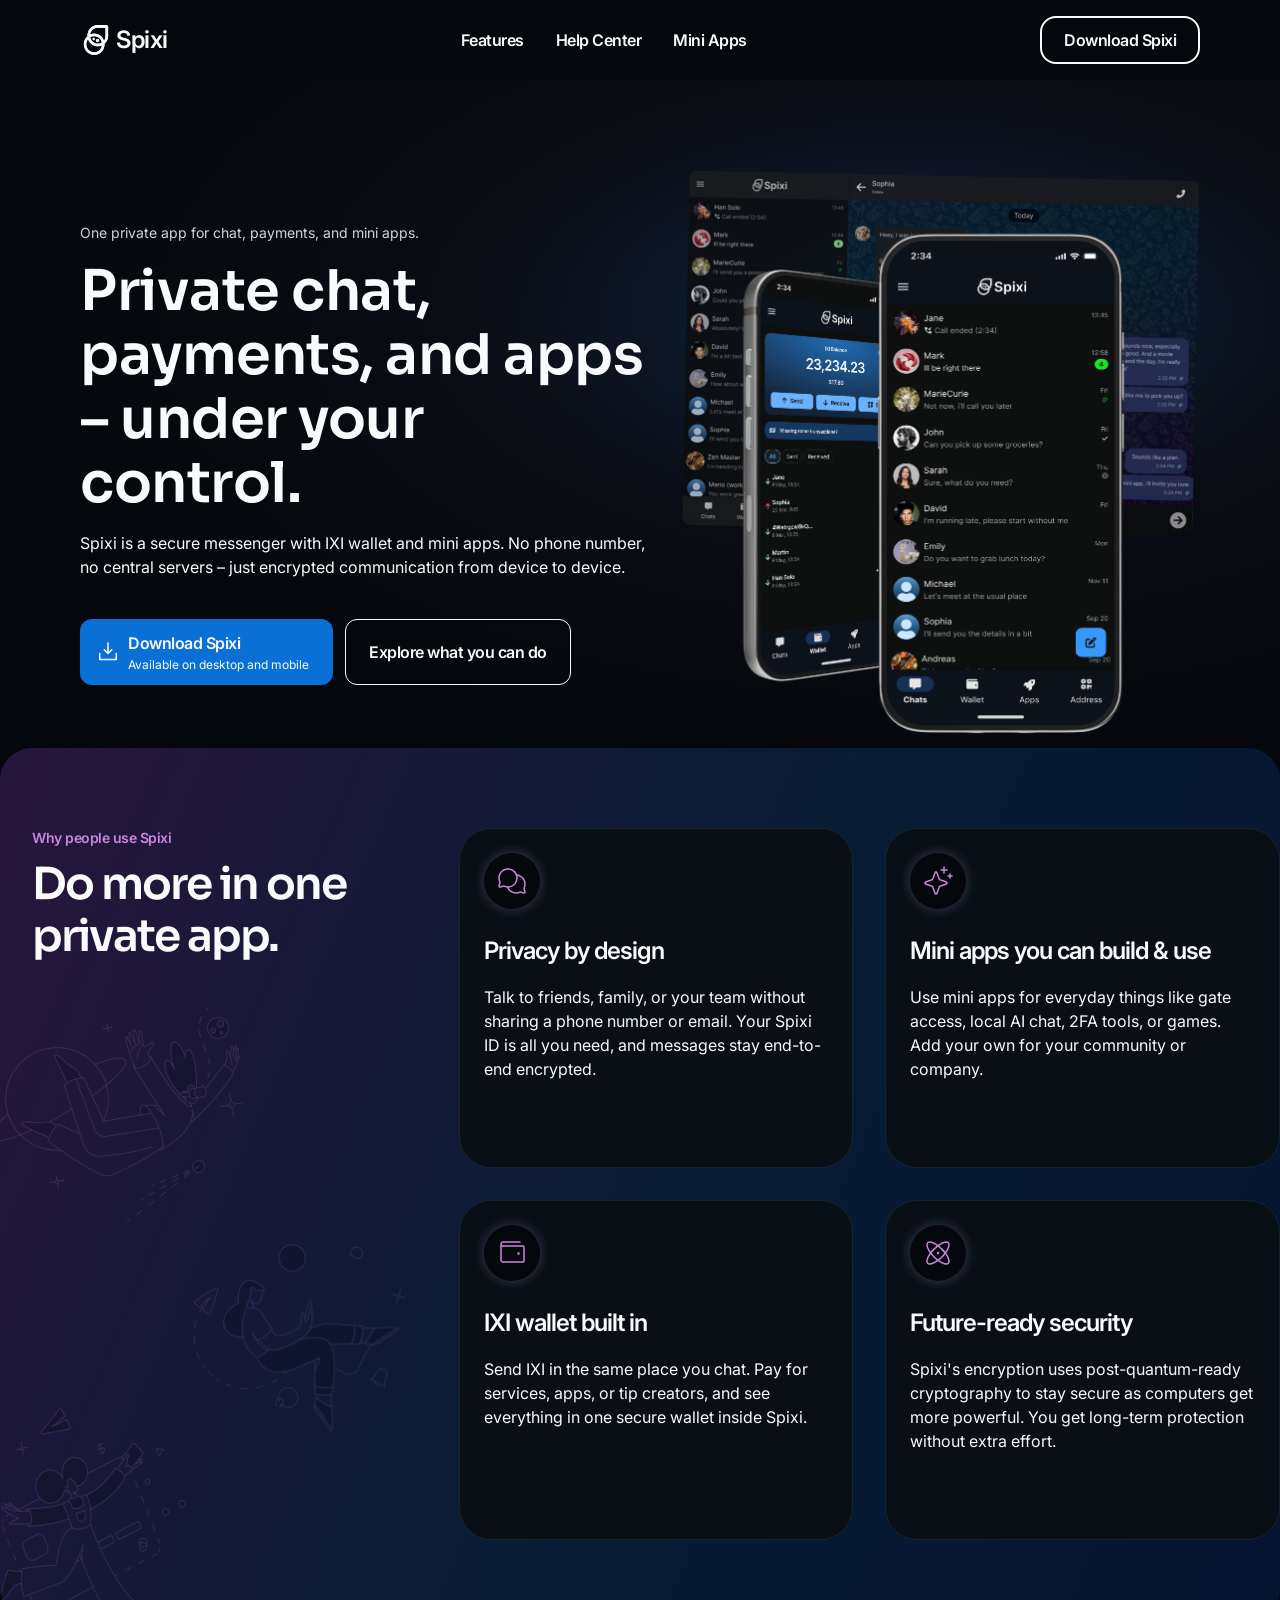
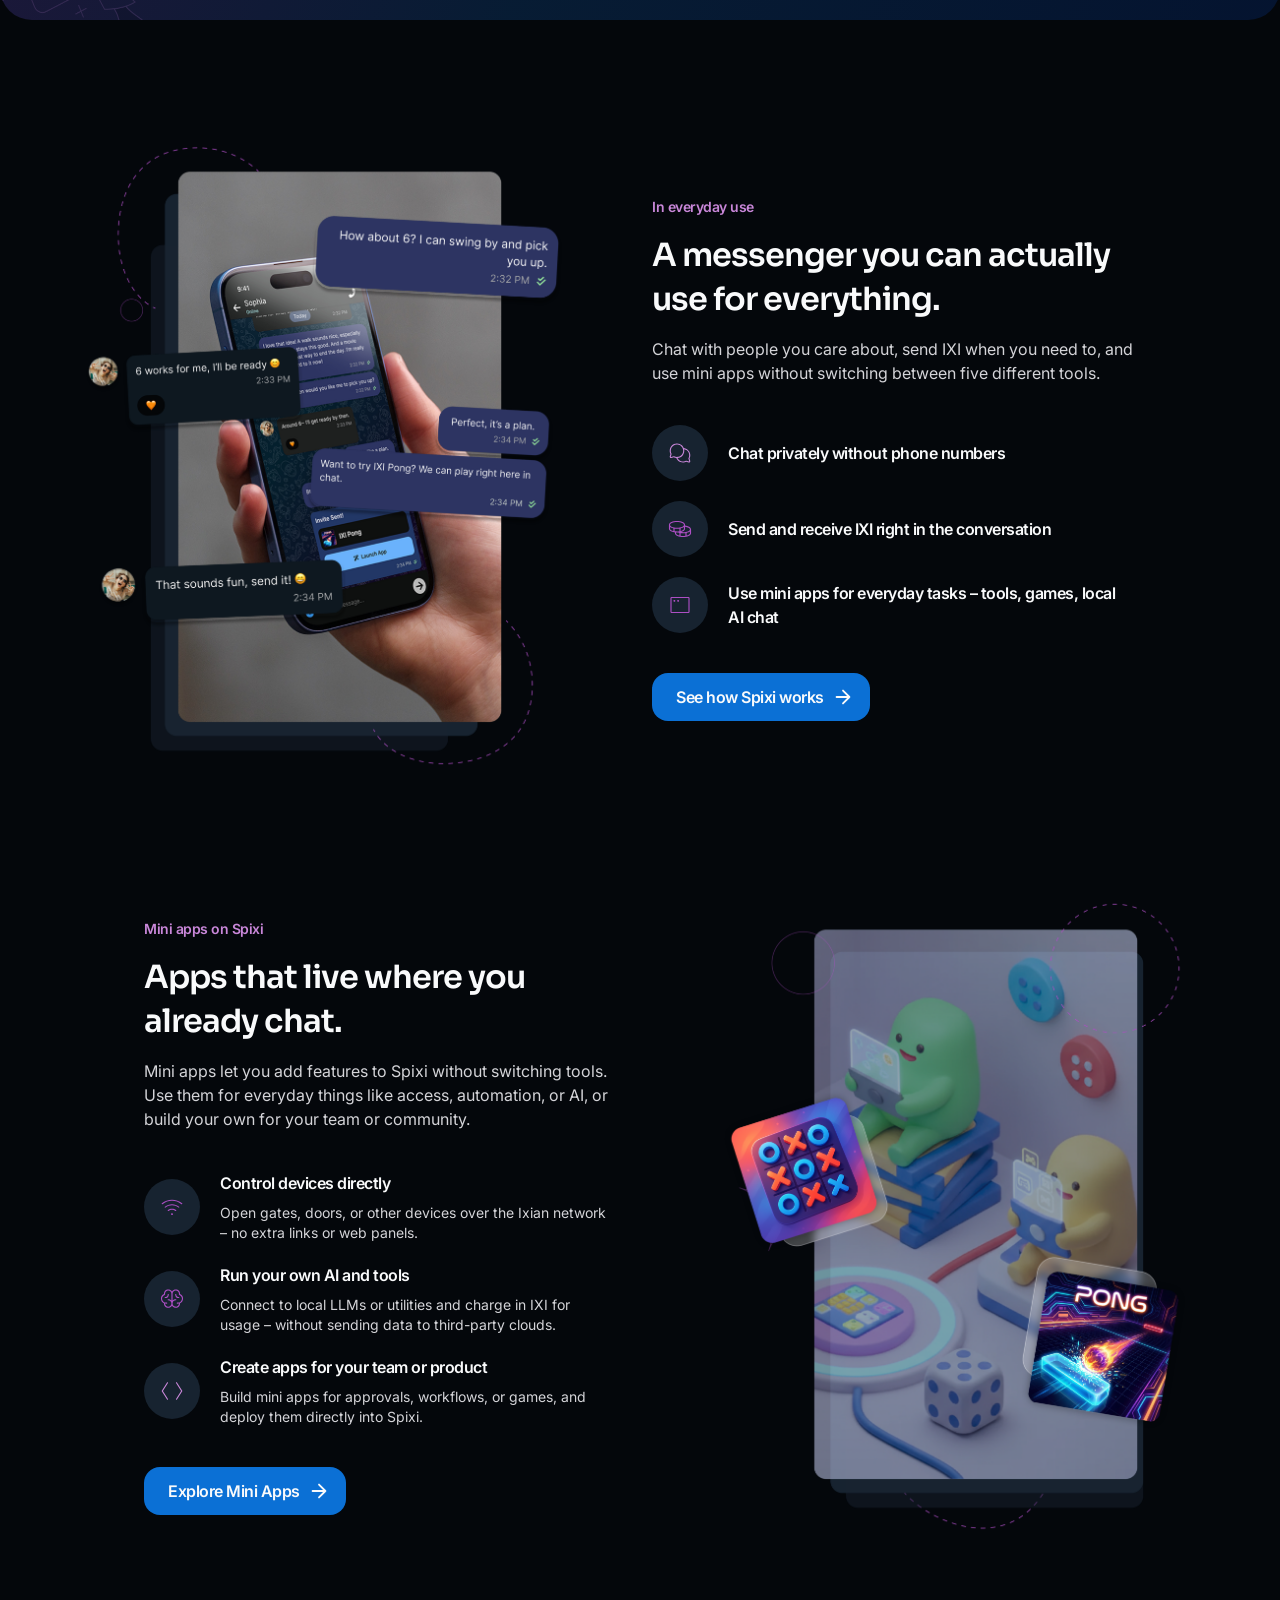
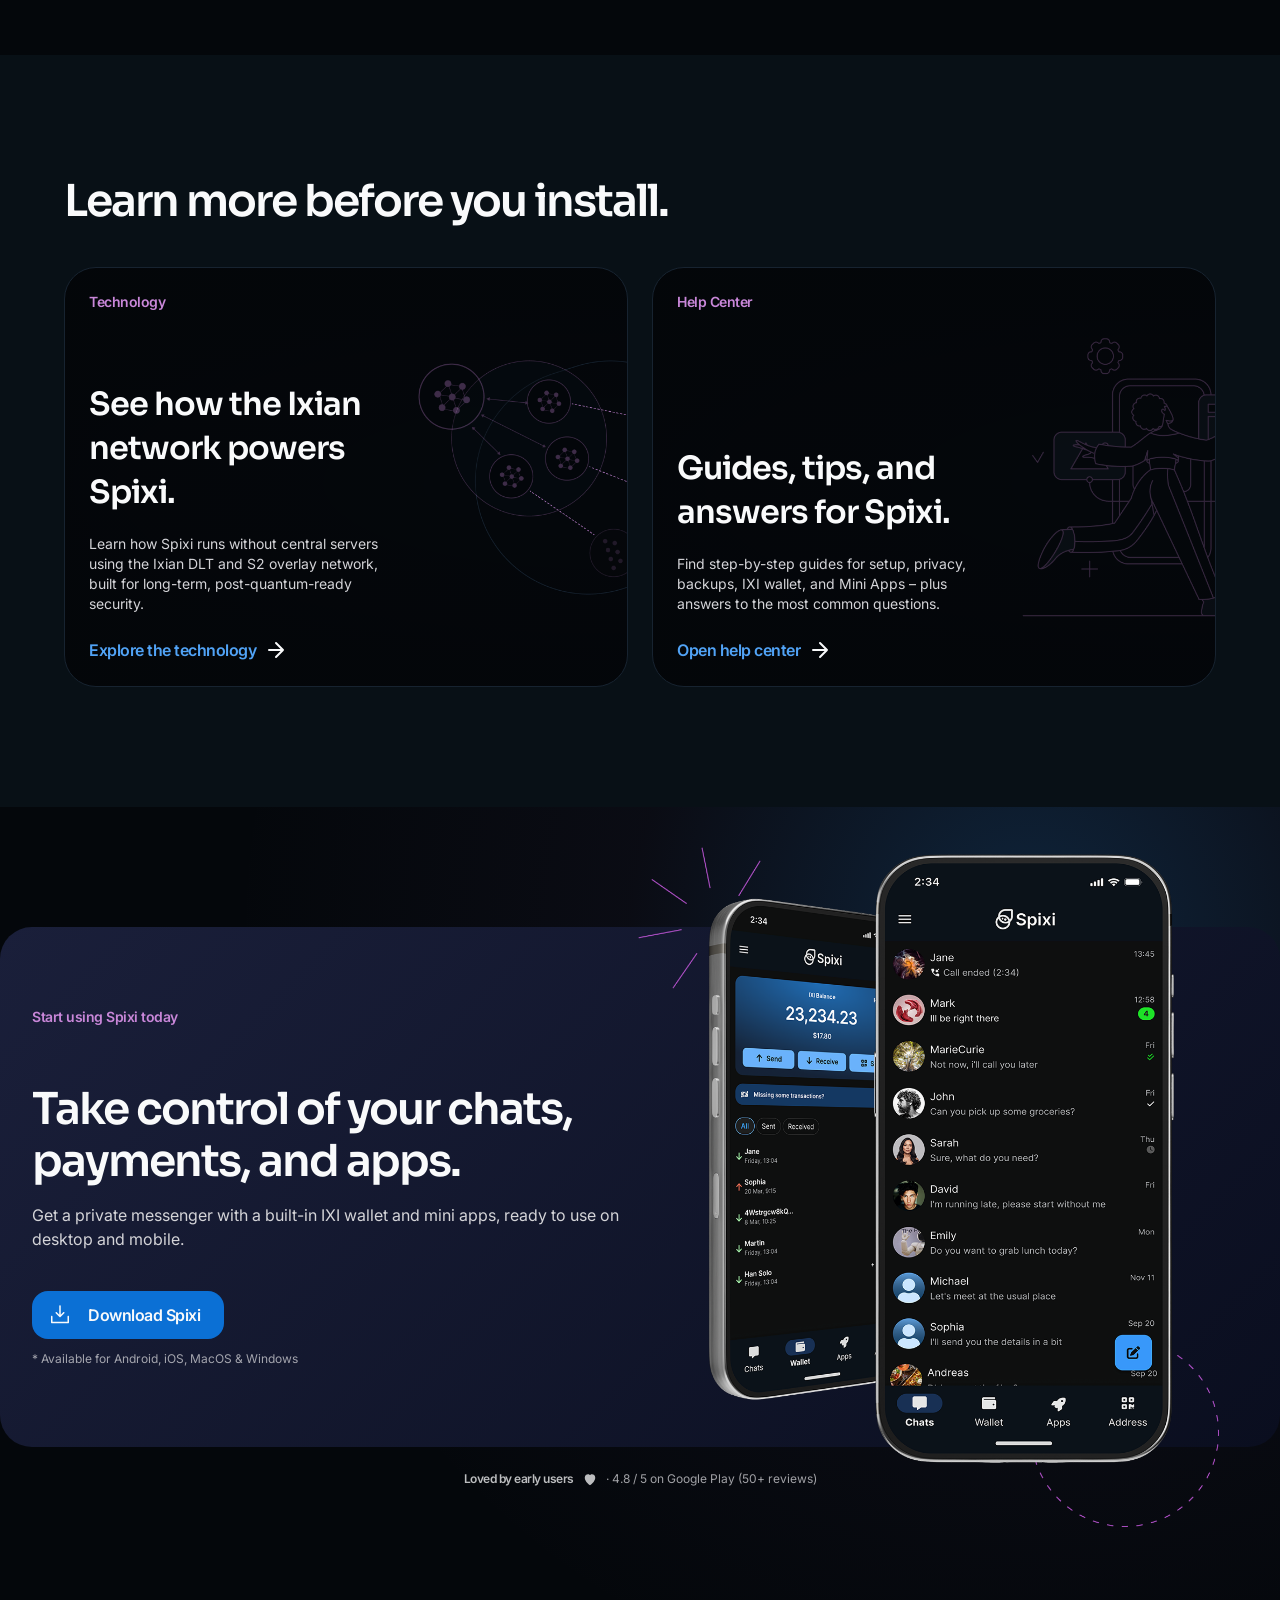
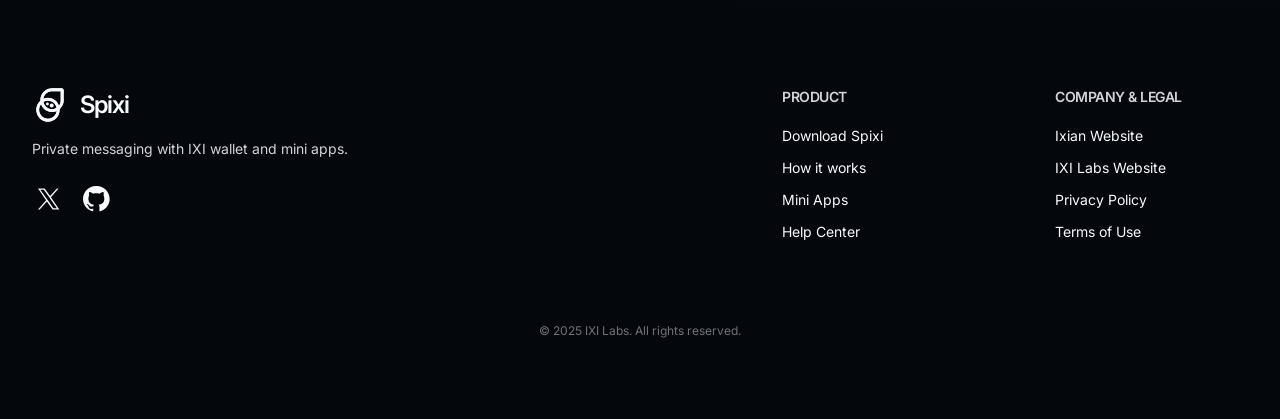
==== index.html @ d958a73a "Updated the Spixi site Full redesign" ====
<!DOCTYPE html>
<html lang="en">
<head>
  <meta charset="UTF-8">
  <meta name="viewport" content="width=device-width, initial-scale=1.0">
  <title>Spixi - Private Messaging & Digital Wallet</title>
  <link rel="stylesheet" href="assets/css/variables.css">
  <link rel="stylesheet" href="assets/css/styles.css">
  <link rel="preconnect" href="https://fonts.googleapis.com">
  <link rel="preconnect" href="https://fonts.gstatic.com" crossorigin>
  <link href="https://fonts.googleapis.com/css2?family=Inter:wght@400;600;700&family=Sora:wght@400;600;700&family=Lexend:wght@400&display=swap" rel="stylesheet">
</head>
<body>
  <!-- Navbar -->
  <nav class="navbar" id="navbar">
    <div class="navbar__container">
      <!-- Logo -->
      <a href="/" class="navbar__logo">
        <img src="assets/icons/spixi-logo.svg" alt="Spixi" class="navbar__logo-icon">
        <span class="navbar__logo-text">Spixi</span>
      </a>

      <!-- Navigation Links (Desktop) -->
      <div class="navbar__nav">
        <a href="#features" class="navbar__link">Features</a>
        <a href="/help-center.html" class="navbar__link">Help Center</a>
        <a href="/mini-apps.html" class="navbar__link">Mini Apps</a>
      </div>

      <!-- CTA Button (Desktop) -->
      <div class="navbar__actions">
        <a href="/download.html" class="btn btn-md btn-outlined">
          <span class="btn__label">Download Spixi</span>
        </a>
      </div>

      <!-- Mobile CTA & Hamburger -->
      <div class="navbar__mobile">
        <a href="/download.html" class="btn btn-md btn-outlined navbar__mobile-cta">
          <span class="btn__label">Download Spixi</span>
        </a>
        <button class="navbar__toggle" id="navToggle" aria-label="Open navigation" aria-expanded="false" aria-controls="mobileMenu">
          <img src="assets/icons/list.svg" alt="" class="navbar__toggle-icon navbar__toggle-icon--menu">
        </button>
      </div>
    </div>
  </nav>

  <!-- Mobile Menu Overlay -->
  <div class="mobile-menu" id="mobileMenu" role="dialog" aria-modal="true">
    <div class="mobile-menu__header">
      <a href="/" class="mobile-menu__logo">
        <img src="assets/icons/spixi-logo.svg" alt="Spixi">
      </a>
      <button class="mobile-menu__close" id="navClose" aria-label="Close navigation">
        <svg width="24" height="24" viewBox="0 0 24 24" fill="none" xmlns="http://www.w3.org/2000/svg">
          <path d="M18 6L6 18M6 6L18 18" stroke="currentColor" stroke-width="2" stroke-linecap="round" stroke-linejoin="round"/>
        </svg>
      </button>
    </div>
    <nav class="mobile-menu__nav">
      <a href="#features" class="mobile-menu__link">Features</a>
      <a href="/help-center.html" class="mobile-menu__link">Help Center</a>
      <a href="/mini-apps.html" class="mobile-menu__link">Mini Apps</a>
    </nav>
    <div class="mobile-menu__cta">
      <a href="/download.html" class="btn btn-md btn-primary">
        <span class="btn__label">Download Spixi</span>
      </a>
    </div>
  </div>

  <!-- Hero Section -->
  <section class="hero" id="top" style="z-index: 2; position: relative;">
    <div class="hero__inner">
      <div class="hero__content">
        <p class="hero__eyebrow">One private app for chat, payments, and mini apps.</p>
        <h1 class="hero__title">Private chat, payments, and apps – under your control.</h1>
        <p class="hero__body">Spixi is a secure messenger with IXI wallet and mini apps. No phone number, no central servers – just encrypted communication from device to device.</p>
        <div class="hero__actions">
          <a href="/download" class="btn btn-lg btn-primary hero__cta-primary">
            <span class="btn__icon btn__icon--leading">
              <img src="assets/icons/DownloadSimple.svg" alt="" width="24" height="24">
            </span>
            <span class="btn__label">
              <span>Download Spixi</span>
              <span class="btn__sublabel">Available on desktop and mobile</span>
            </span>
          </a>
          <a href="#features" class="btn btn-lg btn-outlined hero__cta-secondary">
            <span class="btn__label">Explore what you can do</span>
          </a>
        </div>
      </div>

      <div class="hero__media">
        <img src="assets/images/hero-img.png" alt="Spixi chat and wallet on mobile and desktop" class="hero__image">
      </div>
    </div>
  </section>

  <!-- Features Section -->
  <section class="features" id="features">
    <div class="features__container">
      
      <!-- Header Row with Text (1/3) and Cards (2/3) -->
      <div class="features__header">
        
        <!-- Text Section (1/3) -->
        <div class="features__header-text">
          <p class="features__label">Why people use Spixi</p>
          <h2 class="features__title">Do more in one private app.</h2>
        </div>

        <!-- Cards Grid (2/3) -->
        <div class="features__cards">
        
        <!-- Row 1 -->
        <div class="features__row">
          
          <!-- Card 1: Privacy -->
          <div class="card-md">
            <div class="card-md__icon-container">
              <img src="assets/icons/ChatsCircle.svg" alt="" class="card-md__icon">
            </div>
            <div class="card-md__text">
              <h3 class="card-md__title">Privacy by design</h3>
              <p class="card-md__body">Talk to friends, family, or your team without sharing a phone number or email. Your Spixi ID is all you need, and messages stay end-to-end encrypted.</p>
            </div>
          </div>

          <!-- Card 2: Mini Apps -->
          <div class="card-md">
            <div class="card-md__icon-container">
              <img src="assets/icons/Sparkle.svg" alt="" class="card-md__icon">
            </div>
            <div class="card-md__text">
              <h3 class="card-md__title">Mini apps you can build & use</h3>
              <p class="card-md__body">Use mini apps for everyday things like gate access, local AI chat, 2FA tools, or games. Add your own for your community or company.</p>
            </div>
          </div>
        </div>

        <!-- Row 2 -->
        <div class="features__row">
          
          <!-- Card 3: Wallet -->
          <div class="card-md">
            <div class="card-md__icon-container">
              <img src="assets/icons/Wallet.svg" alt="" class="card-md__icon">
            </div>
            <div class="card-md__text">
              <h3 class="card-md__title">IXI wallet built in</h3>
              <p class="card-md__body">Send IXI in the same place you chat. Pay for services, apps, or tip creators, and see everything in one secure wallet inside Spixi.</p>
            </div>
          </div>

          <!-- Card 4: Security -->
          <div class="card-md">
            <div class="card-md__icon-container">
              <img src="assets/icons/Atom.svg" alt="" class="card-md__icon">
            </div>
            <div class="card-md__text">
              <h3 class="card-md__title">Future-ready security</h3>
              <p class="card-md__body">Spixi's encryption uses post-quantum-ready cryptography to stay secure as computers get more powerful. You get long-term protection without extra effort.</p>
            </div>
          </div>
        </div>
        
        </div>
        
      </div>

      <!-- Decorative Illustrations (Desktop Only) -->
      <div class="features__illustrations">
        <img src="assets/images/vr.png" alt="" class="features__illustration features__illustration--top">
        <img src="assets/images/letter.png" alt="" class="features__illustration features__illustration--middle">
        <img src="assets/images/pay.png" alt="" class="features__illustration features__illustration--bottom">
      </div>
      
    </div>
  </section>

  <!-- Info Section -->
  <section class="info" id="info">
    <div class="info__container">
      
      <!-- Row 1: Image Left, Content Right -->
      <div class="info__row">
        
        <!-- Image Column -->
        <div class="info__image-col">
          <img src="assets/images/everyday.png" alt="Spixi messenger interface" class="info__image">
        </div>

        <!-- Content Column -->
        <div class="info__content-col">
          
          <!-- Text Block -->
          <div class="info__text-block">
            <p class="info__eyebrow">In everyday use</p>
            <h2 class="info__heading">A messenger you can actually use for everything.</h2>
            <p class="info__body">Chat with people you care about, send IXI when you need to, and use mini apps without switching between five different tools.</p>
          </div>

          <!-- List -->
          <div class="info__list">
            <div class="list-item">
              <div class="list-item__icon">
                <img src="assets/icons/ChatsCircle.svg" alt="" class="list-item__icon-svg">
              </div>
              <div class="list-item__content">
                <h3 class="list-item__title">Chat privately without phone numbers</h3>
              </div>
            </div>

            <div class="list-item">
              <div class="list-item__icon">
                <img src="assets/icons/Coins.svg" alt="" class="list-item__icon-svg">
              </div>
              <div class="list-item__content">
                <h3 class="list-item__title">Send and receive IXI right in the conversation</h3>
              </div>
            </div>

            <div class="list-item">
              <div class="list-item__icon">
                <img src="assets/icons/AppWindow.svg" alt="" class="list-item__icon-svg">
              </div>
              <div class="list-item__content">
                <h3 class="list-item__title">Use mini apps for everyday tasks – tools, games, local AI chat</h3>
              </div>
            </div>
          </div>

          <!-- Button -->
          <div class="info__button">
            <a href="#how-it-works" class="btn btn-md btn-primary">
              <span class="btn__label">See how Spixi works</span>
              <span class="btn__icon btn__icon--trailing">
                <svg width="22" height="22" viewBox="0 0 24 24" fill="none" xmlns="http://www.w3.org/2000/svg">
                  <path d="M5 12H19M19 12L12 5M19 12L12 19" stroke="currentColor" stroke-width="2" stroke-linecap="round" stroke-linejoin="round"/>
                </svg>
              </span>
            </a>
          </div>

        </div>

      </div>

      <!-- Row 2: Content Left, Image Right -->
      <div class="info__row info__row--reverse">
        
        <!-- Image Column -->
        <div class="info__image-col">
          <img src="assets/images/miniapps.png" alt="Spixi mini apps" class="info__image">
        </div>

        <!-- Content Column -->
        <div class="info__content-col">
          
          <!-- Text Block -->
          <div class="info__text-block">
            <p class="info__eyebrow">Mini apps on Spixi</p>
            <h2 class="info__heading">Apps that live where you already chat.</h2>
            <p class="info__body">Mini apps let you add features to Spixi without switching tools. Use them for everyday things like access, automation, or AI, or build your own for your team or community.</p>
          </div>

          <!-- List -->
          <div class="info__list">
            <div class="list-item">
              <div class="list-item__icon">
                <img src="assets/icons/WifiHigh.svg" alt="" class="list-item__icon-svg">
              </div>
              <div class="list-item__content">
                <h3 class="list-item__title">Control devices directly</h3>
                <p class="list-item__text">Open gates, doors, or other devices over the Ixian network – no extra links or web panels.</p>
              </div>
            </div>

            <div class="list-item">
              <div class="list-item__icon">
                <img src="assets/icons/Brain.svg" alt="" class="list-item__icon-svg">
              </div>
              <div class="list-item__content">
                <h3 class="list-item__title">Run your own AI and tools</h3>
                <p class="list-item__text">Connect to local LLMs or utilities and charge in IXI for usage – without sending data to third-party clouds.</p>
              </div>
            </div>

            <div class="list-item">
              <div class="list-item__icon">
                <img src="assets/icons/BracketsAngle.svg" alt="" class="list-item__icon-svg">
              </div>
              <div class="list-item__content">
                <h3 class="list-item__title">Create apps for your team or product</h3>
                <p class="list-item__text">Build mini apps for approvals, workflows, or games, and deploy them directly into Spixi.</p>
              </div>
            </div>
          </div>

          <!-- Button -->
          <div class="info__button">
            <a href="#mini-apps" class="btn btn-md btn-primary">
              <span class="btn__label">Explore Mini Apps</span>
              <span class="btn__icon btn__icon--trailing">
                <svg width="22" height="22" viewBox="0 0 24 24" fill="none" xmlns="http://www.w3.org/2000/svg">
                  <path d="M5 12H19M19 12L12 5M19 12L12 19" stroke="currentColor" stroke-width="2" stroke-linecap="round" stroke-linejoin="round"/>
                </svg>
              </span>
            </a>
          </div>

        </div>

      </div>

    </div>
  </section>

  <!-- Learn More Section -->
  <section class="learn-more">
    <div class="learn-more__container">
      
      <!-- Title Row -->
      <h2 class="learn-more__title">Learn more before you install.</h2>

      <!-- Cards Row -->
      <div class="learn-more__cards">
        
        <!-- Technology Card -->
        <a href="#technology" class="card-lg">
          <span class="card-lg__category">Technology</span>
          <div class="card-lg__content">
            <div class="card-lg__text-button-group">
              <div class="card-lg__text">
                <h3 class="card-lg__title">See how the Ixian network powers Spixi.</h3>
                <p class="card-lg__description">Learn how Spixi runs without central servers using the Ixian DLT and S2 overlay network, built for long-term, post-quantum-ready security.</p>
              </div>
              <div class="card-lg__button">
                <span class="card-lg__button-text">Explore the technology</span>
                <svg class="card-lg__button-icon" width="24" height="24" viewBox="0 0 24 24" fill="none" xmlns="http://www.w3.org/2000/svg">
                  <path d="M5 12H19M19 12L12 5M19 12L12 19" stroke="currentColor" stroke-width="2" stroke-linecap="round" stroke-linejoin="round"/>
                </svg>
              </div>
            </div>
          </div>
          <div class="card-lg__illustration">
            <img src="assets/images/tech.png" alt="" class="card-lg__illustration-img">
          </div>
        </a>

        <!-- FAQ Card -->
        <a href="#faq" class="card-lg">
          <span class="card-lg__category">Help Center</span>
          <div class="card-lg__content">
            <div class="card-lg__text-button-group">
              <div class="card-lg__text">
                <h3 class="card-lg__title">Guides, tips, and answers for Spixi.</h3>
                <p class="card-lg__description">Find step-by-step guides for setup, privacy, backups, IXI wallet, and Mini Apps – plus answers to the most common questions.</p>
              </div>
              <div class="card-lg__button">
                <span class="card-lg__button-text">Open help center</span>
                <svg class="card-lg__button-icon" width="24" height="24" viewBox="0 0 24 24" fill="none" xmlns="http://www.w3.org/2000/svg">
                  <path d="M5 12H19M19 12L12 5M19 12L12 19" stroke="currentColor" stroke-width="2" stroke-linecap="round" stroke-linejoin="round"/>
                </svg>
              </div>
            </div>
          </div>
          <div class="card-lg__illustration">
            <img src="assets/images/faq.png" alt="" class="card-lg__illustration-img">
          </div>
        </a>

      </div>

    </div>
  </section>

  <!-- CTA Band Section -->
  <section class="cta-band">
    <div class="cta-band__container">
      
      <!-- Content Area -->
      <div class="cta-band__content">
        <div class="cta-band__label-wrapper">
          <span class="cta-band__label">Start using Spixi today</span>
        </div>
        <div class="cta-band__text">
          <h2 class="cta-band__title">Take control of your chats, payments, and apps.</h2>
          <p class="cta-band__description">Get a private messenger with a built-in IXI wallet and mini apps, ready to use on desktop and mobile.</p>
        </div>
        <div class="cta-band__cta">
          <a href="/download" class="btn btn-md btn-primary">
            <span class="btn__icon btn__icon--leading">
              <img src="assets/icons/DownloadSimple.svg" alt="" width="24" height="24">
            </span>
            <span class="btn__label">Download Spixi</span>
          </a>
          <p class="cta-band__note">* Available for Android, iOS, MacOS & Windows</p>
        </div>
      </div>

      <!-- Image Area -->
      <div class="cta-band__image">
        <img src="assets/images/spixi-cta.png" alt="Spixi app interface" class="cta-band__img-desktop">
      </div>
      
    </div>

    <!-- Social Proof -->
    <div class="cta-band__proof">
      <span class="proof__label">Loved by early users</span>
      <svg class="proof__icon" width="16" height="16" viewBox="0 0 16 16" fill="none" xmlns="http://www.w3.org/2000/svg">
        <path d="M8 14.25C8 14.25 2.75 10.75 2.75 6.75C2.75 4.25 4.5 3.25 6 3.25C7.25 3.25 8 4 8 4C8 4 8.75 3.25 10 3.25C11.5 3.25 13.25 4.25 13.25 6.75C13.25 10.75 8 14.25 8 14.25Z" fill="currentColor"/>
      </svg>
      <p class="proof__text">· 4.8 / 5 on Google Play (50+ reviews)</p>
    </div>
  </section>

  <!-- Footer -->
  <footer class="footer">
    <div class="footer__container">
      
      <!-- Content Area -->
      <div class="footer__content">
        
        <!-- Left Side: Brand + Socials -->
        <div class="footer__left">
          <div class="footer__brand">
            <div class="footer__logo">
              <img src="assets/icons/spixi-logo.svg" alt="" class="footer__logo-icon">
              <span class="footer__logo-text">Spixi</span>
            </div>
            <p class="footer__tagline">Private messaging with IXI wallet and mini apps.</p>
          </div>
          <div class="footer__socials">
            <a href="https://x.com/spixi" class="footer__social-link" aria-label="X (Twitter)" target="_blank" rel="noopener noreferrer">
              <svg class="footer__social-icon" width="32" height="32" viewBox="0 0 32 32" fill="none" xmlns="http://www.w3.org/2000/svg">
                <path d="M18.9 14.3L26.6 5.5H24.9L18.1 13.1L12.7 5.5H6L14.1 17.3L6 26.5H7.7L14.9 18.4L20.6 26.5H27.3L18.9 14.3ZM15.9 17.3L15.1 16.2L8.3 6.8H11.8L17.2 14.3L18 15.4L24.9 25.2H21.4L15.9 17.3Z" fill="currentColor"/>
              </svg>
            </a>
            <a href="https://github.com/ProjectIxian/Spixi" class="footer__social-link" aria-label="GitHub" target="_blank" rel="noopener noreferrer">
              <svg class="footer__social-icon" width="32" height="32" viewBox="0 0 32 32" fill="none" xmlns="http://www.w3.org/2000/svg">
                <path d="M16 3C8.82 3 3 8.82 3 16C3 21.75 7.03 26.56 12.44 28.25C13.04 28.36 13.25 27.99 13.25 27.67C13.25 27.38 13.24 26.62 13.24 25.81C9.5 26.54 8.8 24.62 8.6 23.63C8.49 23.13 7.9 22.25 7.37 21.96C6.94 21.75 6.34 21.02 7.36 21.01C8.3 21 8.94 21.85 9.12 22.22C10.22 24.03 11.97 23.51 13.28 23.19C13.38 22.49 13.67 21.96 13.99 21.65C11.24 21.34 8.36 20.3 8.36 15.56C8.36 14.21 8.85 13.1 9.14 12.23C9.03 11.92 8.64 10.69 9.25 9.05C9.25 9.05 10.28 8.73 13.25 10.72C14.25 10.44 15.3 10.3 16.35 10.3C17.4 10.3 18.45 10.44 19.45 10.72C22.42 8.72 23.45 9.05 23.45 9.05C24.06 10.69 23.67 11.92 23.56 12.23C23.85 13.1 24.34 14.2 24.34 15.56C24.34 20.31 21.45 21.34 18.7 21.65C19.1 22 19.44 22.67 19.44 23.72C19.44 25.25 19.43 26.48 19.43 27.67C19.43 27.99 19.64 28.37 20.24 28.25C25.63 26.56 29.66 21.74 29.66 16C29.66 8.82 23.84 3 16.66 3H16Z" fill="currentColor"/>
              </svg>
            </a>
          </div>
        </div>

        <!-- Right Side: Navigation -->
        <div class="footer__nav">
          <div class="footer__nav-column">
            <h3 class="footer__nav-title">Product</h3>
            <ul class="footer__nav-list">
              <li><a href="#download" class="footer__nav-link">Download Spixi</a></li>
              <li><a href="#features" class="footer__nav-link">How it works</a></li>
              <li><a href="/mini-apps.html" class="footer__nav-link">Mini Apps</a></li>
              <li><a href="/help-center.html" class="footer__nav-link">Help Center</a></li>
            </ul>
          </div>
          <div class="footer__nav-column">
            <h3 class="footer__nav-title">Company & legal</h3>
            <ul class="footer__nav-list">
              <li><a href="https://ixian.io" class="footer__nav-link" target="_blank" rel="noopener noreferrer">Ixian Website</a></li>
              <li><a href="https://ixilabs.io" class="footer__nav-link" target="_blank" rel="noopener noreferrer">IXI Labs Website</a></li>
              <li><a href="/privacy" class="footer__nav-link">Privacy Policy</a></li>
              <li><a href="/terms" class="footer__nav-link">Terms of Use</a></li>
            </ul>
          </div>
        </div>

      </div>

      <!-- Copyright -->
      <p class="footer__copyright">© 2025 IXI Labs. All rights reserved.</p>
      
    </div>
  </footer>

  <!-- Navbar Scroll Behavior & Mobile Menu Script -->
  <script>
    (function() {
      const navbar = document.getElementById('navbar');
      const navToggle = document.getElementById('navToggle');
      const navClose = document.getElementById('navClose');
      const mobileMenu = document.getElementById('mobileMenu');
      const mobileMenuLinks = document.querySelectorAll('.mobile-menu__link');
      let lastScrollTop = 0;
      let scrollThreshold = 50;

      // Scroll behavior
      window.addEventListener('scroll', function() {
        const scrollTop = window.pageYOffset || document.documentElement.scrollTop;

        // Add scrolled class when page is scrolled down
        if (scrollTop > scrollThreshold) {
          navbar.classList.add('navbar--scrolled');
        } else {
          navbar.classList.remove('navbar--scrolled');
        }

        // Hide navbar when scrolling down, show when scrolling up
        if (scrollTop > lastScrollTop && scrollTop > scrollThreshold) {
          // Scrolling down
          navbar.classList.add('navbar--hidden');
        } else {
          // Scrolling up
          navbar.classList.remove('navbar--hidden');
        }

        lastScrollTop = scrollTop <= 0 ? 0 : scrollTop;
      }, false);

      // Mobile menu toggle
      function openMenu() {
        mobileMenu.classList.add('mobile-menu--open');
        document.body.classList.add('body--menu-open');
        navToggle.setAttribute('aria-expanded', 'true');
        navToggle.setAttribute('aria-label', 'Close navigation');
      }

      function closeMenu() {
        mobileMenu.classList.remove('mobile-menu--open');
        document.body.classList.remove('body--menu-open');
        navToggle.setAttribute('aria-expanded', 'false');
        navToggle.setAttribute('aria-label', 'Open navigation');
      }

      navToggle.addEventListener('click', openMenu);
      navClose.addEventListener('click', closeMenu);

      // Close menu when clicking a link
      mobileMenuLinks.forEach(function(link) {
        link.addEventListener('click', function() {
          closeMenu();
        });
      });

      // Close menu when clicking outside
      mobileMenu.addEventListener('click', function(e) {
        if (e.target === mobileMenu) {
          closeMenu();
        }
      });

      // Close menu on Escape key
      document.addEventListener('keydown', function(e) {
        if (e.key === 'Escape' && mobileMenu.classList.contains('mobile-menu--open')) {
          closeMenu();
        }
      });
    })();
  </script>
</body>
</html>
---- assets/css/variables.css ----
/**
 * Spixi Design System v2 - CSS Variables
 * Generated from Figma Design System
 * 
 * Uses Dark Mode as default
 * Light mode available via [data-theme="light"]
 */

:root {
  /* ========================================
     COLOR TOKENS - DARK MODE (DEFAULT)
     ======================================== */
  
  /* Text Colors */
  --color-text-01: #f9fafb;
  --color-text-02: #d4d4d8;
  --color-text-disabled: #3f3f46;
  --color-text-on-action: #f9fafb;
  --color-text-on-disabled: #d4d4d8;
  --color-text-inverse-01: #04070b;
  --color-text-inverse-02: #172330;
  --color-text-accent: #c987d9;
  
  /* Text Action States */
  --color-text-action-default: #51a3f6;
  --color-text-action-hover: #0b70d5;
  --color-text-action-pressed: #0456a9;
  --color-text-action-disabled: #71717a;
  
  /* Text Semantic */
  --color-text-info: #60a5fa;
  --color-text-info-inverse: #1e40af;
  --color-text-success: #34d399;
  --color-text-success-inverse: #065f46;
  --color-text-warning: #fbbf24;
  --color-text-warning-inverse: #92400e;
  --color-text-error: #f87171;
  --color-text-error-inverse: #991b1b;
  
  /* Surface Colors */
  --color-surface-01: #04070b;
  --color-surface-02: #081016;
  --color-surface-03: #0e1820;
  --color-surface-04: #172330;
  --color-surface-disabled: #3f3f46;
  --color-surface-inverse-01: #f3f4f6;
  --color-surface-inverse-02: #e5e7eb;
  --color-surface-accent: #c987d9;
  
  /* Surface Action States */
  --color-surface-action-default: #0b70d5;
  --color-surface-action-hover: #0456a9;
  --color-surface-action-pressed: #003d7a;
  --color-surface-action-disabled: #71717a;
  
  /* Surface Semantic */
  --color-surface-info: #60a5fa;
  --color-surface-info-inverse: #1e40af;
  --color-surface-success: #34d399;
  --color-surface-success-inverse: #065f46;
  --color-surface-warning: #fbbf24;
  --color-surface-warning-inverse: #92400e;
  --color-surface-error: #f87171;
  --color-surface-error-inverse: #991b1b;
  
  /* Icon Colors */
  --color-icon-01: #f9fafb;
  --color-icon-02: #d4d4d8;
  --color-icon-on-action: #f9fafb;
  --color-icon-on-disabled: #d4d4d8;
  --color-icon-inverse-01: #04070b;
  --color-icon-inverse-02: #172330;
  --color-icon-accent: #c987d9;
  
  /* Icon Action States */
  --color-icon-action-default: #0b70d5;
  --color-icon-action-hover: #0456a9;
  --color-icon-action-pressed: #003d7a;
  --color-icon-action-disabled: #71717a;
  
  /* Icon Semantic */
  --color-icon-info: #93c5fd;
  --color-icon-info-inverse: #1e40af;
  --color-icon-success: #34d399;
  --color-icon-success-inverse: #065f46;
  --color-icon-warning: #fbbf24;
  --color-icon-warning-inverse: #92400e;
  --color-icon-error: #f87171;
  --color-icon-error-inverse: #991b1b;
  
  /* Outline Colors */
  --color-outline-01: #0e1820;
  --color-outline-02: #172330;
  --color-outline-03: #3f3f46;
  --color-outline-disabled: #52525b;
  --color-outline-inverse: #f9fafb;
  --color-outline-inverse-2: #e5e7eb;
  --color-outline-accent: #c987d9;
  
  /* Outline Action Primary States */
  --color-outline-action-primary-default: #0b70d5;
  --color-outline-action-primary-hover: #0456a9;
  --color-outline-action-primary-pressed: #003d7a;
  --color-outline-action-primary-disabled: #71717a;
  
  /* Outline Action Secondary States */
  --color-outline-action-secondary-default: #f9fafb;
  --color-outline-action-secondary-hover: #e5e7eb;
  --color-outline-action-secondary-pressed: #a1a1aa;
  --color-outline-action-secondary-disabled: #71717a;
  
  /* Outline Semantic */
  --color-outline-success: #34d399;
  --color-outline-success-inverse: #065f46;
  --color-outline-warning: #fbbf24;
  --color-outline-warning-inverse: #92400e;
  --color-outline-error: #f87171;
  --color-outline-error-inverse: #991b1b;
  
  /* ========================================
     SPACING TOKENS
     ======================================== */
  
  --spacing-none: 0px;
  --spacing-3xs: 2px;
  --spacing-xxs: 4px;
  --spacing-xs: 8px;
  --spacing-sm: 12px;
  --spacing-md: 16px;
  --spacing-lg: 20px;
  --spacing-xl: 24px;
  --spacing-xxl: 32px;
  --spacing-3xl: 40px;
  --spacing-super: 64px;
  --spacing-super-lg: 80px;
  --spacing-super-xl: 100px;
  --spacing-super-xxl: 120px;
  
  /* Negative Spacing */
  --spacing-negative-3xl: -40px;
  --spacing-negative-super: -64px;
  --spacing-negative-super-lg: -80px;
  --spacing-negative-super-xl: -100px;
  --spacing-negative-super-xxl: -120px;
  
  /* ========================================
     CORNER RADIUS TOKENS
     ======================================== */
  
  --corner-radius-none: 0px;
  --corner-radius-xxs: 2px;
  --corner-radius-xs: 4px;
  --corner-radius-sm: 8px;
  --corner-radius-md: 12px;
  --corner-radius-lg: 16px;
  --corner-radius-lg-plus: 20px;
  --corner-radius-xl: 24px;
  --corner-radius-xxl: 32px;
  --corner-radius-full: 800px;
  
  /* ========================================
     OUTLINE WIDTH TOKENS
     ======================================== */
  
  --outline-width-sm: 1px;
  --outline-width-md: 2px;
  --outline-width-lg: 4px;
  
  /* ========================================
     TYPOGRAPHY - DISPLAY (Desktop)
     ======================================== */
  
  /* Display Large */
  --display-lg-font-family: 'Sora', sans-serif;
  --display-lg-font-size: 56px;
  --display-lg-font-weight: 600;
  --display-lg-line-height: 64px;
  --display-lg-letter-spacing: -2px;
  
  /* Display Medium */
  --display-md-font-family: 'Sora', sans-serif;
  --display-md-font-size: 44px;
  --display-md-font-weight: 600;
  --display-md-line-height: 52px;
  --display-md-letter-spacing: -2px;
  
  /* ========================================
     TYPOGRAPHY - HEADING (Desktop)
     ======================================== */
  
  /* Heading Large */
  --heading-lg-font-family: 'Sora', sans-serif;
  --heading-lg-font-size: 32px;
  --heading-lg-font-weight: 600;
  --heading-lg-line-height: 44px;
  --heading-lg-letter-spacing: -1px;
  
  /* Heading Medium */
  --heading-md-font-family: 'Inter', sans-serif;
  --heading-md-font-size: 24px;
  --heading-md-font-weight: 600;
  --heading-md-line-height: 36px;
  --heading-md-letter-spacing: -1px;
  
  /* Heading Small */
  --heading-sm-font-family: 'Inter', sans-serif;
  --heading-sm-font-size: 20px;
  --heading-sm-font-weight: 600;
  --heading-sm-line-height: 28px;
  --heading-sm-letter-spacing: -0.5px;
  
  /* Heading XSmall */
  --heading-xs-font-family: 'Inter', sans-serif;
  --heading-xs-font-size: 20px;
  --heading-xs-font-weight: 600;
  --heading-xs-line-height: 28px;
  --heading-xs-letter-spacing: -0.5px;
  
  /* ========================================
     TYPOGRAPHY - LABEL (Desktop)
     ======================================== */
  
  /* Label Large */
  --label-lg-font-family: 'Inter', sans-serif;
  --label-lg-font-size: 18px;
  --label-lg-font-weight: 600;
  --label-lg-line-height: 28px;
  --label-lg-letter-spacing: -0.5px;
  
  /* Label Medium */
  --label-md-font-family: 'Inter', sans-serif;
  --label-md-font-size: 16px;
  --label-md-font-weight: 600;
  --label-md-line-height: 24px;
  --label-md-letter-spacing: -0.5px;
  
  /* Label Small */
  --label-sm-font-family: 'Inter', sans-serif;
  --label-sm-font-size: 14px;
  --label-sm-font-weight: 600;
  --label-sm-line-height: 20px;
  --label-sm-letter-spacing: -0.5px;
  
  /* Label XSmall */
  --label-xs-font-family: 'Inter', sans-serif;
  --label-xs-font-size: 12px;
  --label-xs-font-weight: 600;
  --label-xs-line-height: 16px;
  --label-xs-letter-spacing: -0.5px;
  
  /* ========================================
     TYPOGRAPHY - BODY (Desktop)
     ======================================== */
  
  /* Body Large */
  --body-lg-font-family: 'Inter', sans-serif;
  --body-lg-font-size: 18px;
  --body-lg-font-weight: 400;
  --body-lg-line-height: 28px;
  --body-lg-letter-spacing: -0.25px;
  
  /* Body Medium */
  --body-md-font-family: 'Inter', sans-serif;
  --body-md-font-size: 16px;
  --body-md-font-weight: 400;
  --body-md-line-height: 24px;
  --body-md-letter-spacing: 0px;
  
  /* Body Small */
  --body-sm-font-family: 'Inter', sans-serif;
  --body-sm-font-size: 14px;
  --body-sm-font-weight: 400;
  --body-sm-line-height: 20px;
  --body-sm-letter-spacing: 0px;
  
  /* Body XSmall */
  --body-xs-font-family: 'Inter', sans-serif;
  --body-xs-font-size: 12px;
  --body-xs-font-weight: 400;
  --body-xs-line-height: 16px;
  --body-xs-letter-spacing: 0px;
  
  /* ========================================
     ADDITIONAL TOKENS
     ======================================== */
  
  /* Shadows */
  --shadow-sm: 0 1px 2px 0 rgba(0, 0, 0, 0.05);
  --shadow-md: 0 4px 6px -1px rgba(0, 0, 0, 0.1), 0 2px 4px -1px rgba(0, 0, 0, 0.06);
  --shadow-lg: 0 10px 15px -3px rgba(0, 0, 0, 0.1), 0 4px 6px -2px rgba(0, 0, 0, 0.05);
  --shadow-xl: 0 20px 25px -5px rgba(0, 0, 0, 0.1), 0 10px 10px -5px rgba(0, 0, 0, 0.04);
  --shadow-2xl: 0 25px 50px -12px rgba(0, 0, 0, 0.25);
  
  /* Glow Shadows */
  --shadow-glow-accent: 0 0 20px rgba(201, 135, 217, 0.3);
  --shadow-glow-action: 0 0 20px rgba(11, 112, 213, 0.3);
  
  /* Transitions */
  --transition-fast: 150ms ease;
  --transition-base: 200ms ease;
  --transition-slow: 300ms ease;
  
  /* Z-Index */
  --z-index-base: 1;
  --z-index-dropdown: 100;
  --z-index-sticky: 200;
  --z-index-fixed: 300;
  --z-index-modal: 500;
  --z-index-tooltip: 700;
  
  /* Opacity */
  --opacity-disabled: 0.4;
  --opacity-hover: 0.8;
  --opacity-light: 0.6;
}

/* ========================================
   LIGHT MODE
   ======================================== */

[data-theme="light"] {
  /* Text Colors */
  --color-text-01: #04070b;
  --color-text-02: #172330;
  --color-text-disabled: #a1a1aa;
  --color-text-on-action: #f9fafb;
  --color-text-on-disabled: #3f3f46;
  --color-text-inverse-01: #f9fafb;
  --color-text-inverse-02: #e5e7eb;
  --color-text-accent: #ad4fc4;
  
  /* Text Action States */
  --color-text-action-default: #003d7a;
  --color-text-action-hover: #002e5c;
  --color-text-action-pressed: #052442;
  --color-text-action-disabled: #52525b;
  
  /* Text Semantic */
  --color-text-info: #2563eb;
  --color-text-info-inverse: #93c5fd;
  --color-text-success: #059669;
  --color-text-success-inverse: #6ee7b7;
  --color-text-warning: #d97706;
  --color-text-warning-inverse: #fcd34d;
  --color-text-error: #dc2626;
  --color-text-error-inverse: #fca5a5;
  
  /* Surface Colors */
  --color-surface-01: #f9fafb;
  --color-surface-02: #f3f4f6;
  --color-surface-03: #e5e7eb;
  --color-surface-04: #d4d4d8;
  --color-surface-disabled: #a1a1aa;
  --color-surface-inverse-01: #081016;
  --color-surface-inverse-02: #0e1820;
  --color-surface-accent: #ad4fc4;
  
  /* Surface Action States */
  --color-surface-action-default: #0456a9;
  --color-surface-action-hover: #003d7a;
  --color-surface-action-pressed: #002e5c;
  --color-surface-action-disabled: #a1a1aa;
  
  /* Surface Semantic */
  --color-surface-info: #2563eb;
  --color-surface-info-inverse: #93c5fd;
  --color-surface-success: #059669;
  --color-surface-success-inverse: #6ee7b7;
  --color-surface-warning: #d97706;
  --color-surface-warning-inverse: #fcd34d;
  --color-surface-error: #dc2626;
  --color-surface-error-inverse: #fca5a5;
  
  /* Icon Colors */
  --color-icon-01: #04070b;
  --color-icon-02: #172330;
  --color-icon-on-action: #f9fafb;
  --color-icon-on-disabled: #3f3f46;
  --color-icon-inverse-01: #f9fafb;
  --color-icon-inverse-02: #e5e7eb;
  --color-icon-accent: #ad4fc4;
  
  /* Icon Action States */
  --color-icon-action-default: #003d7a;
  --color-icon-action-hover: #002e5c;
  --color-icon-action-pressed: #052442;
  --color-icon-action-disabled: #a1a1aa;
  
  /* Icon Semantic */
  --color-icon-info: #1d4ed8;
  --color-icon-info-inverse: #93c5fd;
  --color-icon-success: #059669;
  --color-icon-success-inverse: #6ee7b7;
  --color-icon-warning: #d97706;
  --color-icon-warning-inverse: #fcd34d;
  --color-icon-error: #dc2626;
  --color-icon-error-inverse: #fca5a5;
  
  /* Outline Colors */
  --color-outline-01: #d4d4d8;
  --color-outline-02: #a1a1aa;
  --color-outline-03: #71717a;
  --color-outline-disabled: #a1a1aa;
  --color-outline-inverse: #081016;
  --color-outline-inverse-2: #172330;
  --color-outline-accent: #ad4fc4;
  
  /* Outline Action Primary States */
  --color-outline-action-primary-default: #003d7a;
  --color-outline-action-primary-hover: #002e5c;
  --color-outline-action-primary-pressed: #052442;
  --color-outline-action-primary-disabled: #b6d9fb;
  
  /* Outline Action Secondary States */
  --color-outline-action-secondary-default: #003d7a;
  --color-outline-action-secondary-hover: #002e5c;
  --color-outline-action-secondary-pressed: #052442;
  --color-outline-action-secondary-disabled: #b6d9fb;
  
  /* Outline Semantic */
  --color-outline-success: #059669;
  --color-outline-success-inverse: #6ee7b7;
  --color-outline-warning: #d97706;
  --color-outline-warning-inverse: #fcd34d;
  --color-outline-error: #dc2626;
  --color-outline-error-inverse: #fca5a5;
}

/* ========================================
   RESPONSIVE TYPOGRAPHY - MOBILE
   ======================================== */

@media (max-width: 768px) {
  :root {
    /* Display Typography - Mobile */
    --display-lg-font-size: 36px;
    --display-lg-line-height: 44px;
    --display-lg-letter-spacing: -1.5px;
    
    --display-md-font-size: 28px;
    --display-md-line-height: 36px;
    --display-md-letter-spacing: -1.5px;
    
    /* Heading Typography - Mobile */
    --heading-lg-font-size: 26px;
    --heading-lg-line-height: 32px;
    --heading-lg-letter-spacing: -1px;
    
    --heading-md-font-size: 22px;
    --heading-md-line-height: 28px;
    --heading-md-letter-spacing: -1px;
    
    --heading-sm-font-size: 18px;
    --heading-sm-line-height: 24px;
    
    --heading-xs-font-size: 18px;
    --heading-xs-line-height: 24px;
  }
}

/* ========================================
   UTILITY CLASSES
   ======================================== */

/* Display Typography */
.text-display-lg {
  font-family: var(--display-lg-font-family);
  font-size: var(--display-lg-font-size);
  font-weight: var(--display-lg-font-weight);
  line-height: var(--display-lg-line-height);
  letter-spacing: var(--display-lg-letter-spacing);
}

.text-display-md {
  font-family: var(--display-md-font-family);
  font-size: var(--display-md-font-size);
  font-weight: var(--display-md-font-weight);
  line-height: var(--display-md-line-height);
  letter-spacing: var(--display-md-letter-spacing);
}

/* Heading Typography */
.text-heading-lg {
  font-family: var(--heading-lg-font-family);
  font-size: var(--heading-lg-font-size);
  font-weight: var(--heading-lg-font-weight);
  line-height: var(--heading-lg-line-height);
  letter-spacing: var(--heading-lg-letter-spacing);
}

.text-heading-md {
  font-family: var(--heading-md-font-family);
  font-size: var(--heading-md-font-size);
  font-weight: var(--heading-md-font-weight);
  line-height: var(--heading-md-line-height);
  letter-spacing: var(--heading-md-letter-spacing);
}

.text-heading-sm {
  font-family: var(--heading-sm-font-family);
  font-size: var(--heading-sm-font-size);
  font-weight: var(--heading-sm-font-weight);
  line-height: var(--heading-sm-line-height);
  letter-spacing: var(--heading-sm-letter-spacing);
}

/* Label Typography */
.text-label-lg {
  font-family: var(--label-lg-font-family);
  font-size: var(--label-lg-font-size);
  font-weight: var(--label-lg-font-weight);
  line-height: var(--label-lg-line-height);
  letter-spacing: var(--label-lg-letter-spacing);
}

.text-label-md {
  font-family: var(--label-md-font-family);
  font-size: var(--label-md-font-size);
  font-weight: var(--label-md-font-weight);
  line-height: var(--label-md-line-height);
  letter-spacing: var(--label-md-letter-spacing);
}

.text-label-sm {
  font-family: var(--label-sm-font-family);
  font-size: var(--label-sm-font-size);
  font-weight: var(--label-sm-font-weight);
  line-height: var(--label-sm-line-height);
  letter-spacing: var(--label-sm-letter-spacing);
}

.text-label-xs {
  font-family: var(--label-xs-font-family);
  font-size: var(--label-xs-font-size);
  font-weight: var(--label-xs-font-weight);
  line-height: var(--label-xs-line-height);
  letter-spacing: var(--label-xs-letter-spacing);
}

/* Body Typography */
.text-body-lg {
  font-family: var(--body-lg-font-family);
  font-size: var(--body-lg-font-size);
  font-weight: var(--body-lg-font-weight);
  line-height: var(--body-lg-line-height);
  letter-spacing: var(--body-lg-letter-spacing);
}

.text-body-md {
  font-family: var(--body-md-font-family);
  font-size: var(--body-md-font-size);
  font-weight: var(--body-md-font-weight);
  line-height: var(--body-md-line-height);
  letter-spacing: var(--body-md-letter-spacing);
}

.text-body-sm {
  font-family: var(--body-sm-font-family);
  font-size: var(--body-sm-font-size);
  font-weight: var(--body-sm-font-weight);
  line-height: var(--body-sm-line-height);
  letter-spacing: var(--body-sm-letter-spacing);
}

.text-body-xs {
  font-family: var(--body-xs-font-family);
  font-size: var(--body-xs-font-size);
  font-weight: var(--body-xs-font-weight);
  line-height: var(--body-xs-line-height);
  letter-spacing: var(--body-xs-letter-spacing);
}
---- assets/css/styles.css ----
/**
 * Spixi App Directory - Styles
 * apps.spixi.io
 * 
 * Structure:
 * 1. Base/Reset
 * 2. Components
 *    - Buttons
 *    - Inputs
 *    - Badges
 *    - Navbar
 *    - App Cards
 * 3. Sections
 *    - Hero
 * 4. Layout
 *    - Container
 *    - Grid
 */


/* ========================================
   1. BASE / RESET
   ======================================== */

*,
*::before,
*::after {
  margin: 0;
  padding: 0;
  box-sizing: border-box;
}

html {
  -webkit-font-smoothing: antialiased;
  -moz-osx-font-smoothing: grayscale;
  scroll-behavior: smooth;
}

body {
  font-family: var(--body-md-font-family, 'Inter', sans-serif);
  font-size: var(--body-md-font-size, 16px);
  font-weight: var(--body-md-font-weight, 400);
  line-height: var(--body-md-line-height, 24px);
  background-color: var(--color-surface-01, #04070b);
  color: var(--color-text-01, #f9fafb);
  min-height: 100vh;
}

a {
  color: inherit;
  text-decoration: none;
}

button {
  font-family: inherit;
  cursor: pointer;
}

img {
  max-width: 100%;
  height: auto;
  display: block;
}

ul, ol {
  list-style: none;
}

input, textarea, select {
  font-family: inherit;
  font-size: inherit;
}


/* ========================================
   2. COMPONENTS - BUTTONS
   ======================================== */

/**
 * Button Component
 * Sizes: sm, md, lg
 * Variants: primary, outlined, text
 * States: default, hover, pressed, focus, disabled
 * 
 * Usage:
 * <button class="btn btn-md btn-primary">
 *   <span class="btn__label">Label</span>
 * </button>
 */

.btn {
  display: inline-flex;
  align-items: center;
  justify-content: center;
  gap: var(--spacing-none, 0);
  border: none;
  cursor: pointer;
  text-decoration: none;
  position: relative;
  transition: 
    background-color 0.2s ease,
    border-color 0.2s ease,
    color 0.2s ease,
    box-shadow 0.2s ease;
}

.btn:focus {
  outline: none;
}

.btn:disabled,
.btn.disabled {
  cursor: not-allowed;
  pointer-events: none;
}

/* Button Label Container */
.btn__label {
  display: flex;
  align-items: center;
  justify-content: center;
  padding: var(--spacing-none, 0) var(--spacing-xs, 8px);
}

/* Button Icon */
.btn__icon {
  display: inline-flex;
  align-items: center;
  justify-content: center;
  flex-shrink: 0;
}

.btn__icon svg {
  width: 100%;
  height: 100%;
  fill: currentColor;
}

/* ----- Button Sizes ----- */

/* Small */
.btn-sm {
  padding: var(--spacing-xs, 8px) var(--spacing-sm, 12px);
  border-radius: var(--corner-radius-md, 12px);
  font-family: var(--label-sm-font-family, 'Inter', sans-serif);
  font-size: var(--label-sm-font-size, 14px);
  font-weight: var(--label-sm-font-weight, 600);
  line-height: var(--label-sm-line-height, 20px);
  letter-spacing: -0.5px;
}

.btn-sm .btn__icon {
  width: 16px;
  height: 16px;
}

/* Medium */
.btn-md {
  padding: var(--spacing-sm, 12px) var(--spacing-md, 16px);
  border-radius: var(--corner-radius-lg, 16px);
  font-family: var(--label-md-font-family, 'Inter', sans-serif);
  font-size: var(--label-md-font-size, 16px);
  font-weight: var(--label-md-font-weight, 600);
  line-height: var(--label-md-line-height, 24px);
  letter-spacing: -0.5px;
}

.btn-md .btn__icon {
  width: 22px;
  height: 22px;
}

/* Large */
.btn-lg {
  padding: var(--spacing-sm, 12px) var(--spacing-md, 16px);
  border-radius: var(--corner-radius-md, 12px);
  min-height: 64px;
  font-family: var(--label-md-font-family, 'Inter', sans-serif);
  font-size: var(--label-md-font-size, 16px);
  font-weight: var(--label-md-font-weight, 600);
  line-height: var(--label-md-line-height, 24px);
  letter-spacing: -0.5px;
}

.btn-lg .btn__icon {
  width: 24px;
  height: 24px;
}

.btn-lg .btn__label {
  flex-direction: column;
  align-items: flex-start;
  gap: var(--spacing-3xs, 2px);
  text-align: left;
}

.btn-lg .btn__sublabel {
  font-family: var(--body-xs-font-family, 'Inter', sans-serif);
  font-size: var(--body-xs-font-size, 12px);
  font-weight: var(--body-xs-font-weight, 400);
  line-height: var(--body-xs-line-height, 16px);
  letter-spacing: 0;
}

/* ----- Button Variants ----- */

/* Primary */
.btn-primary {
  background-color: var(--color-surface-action-default, #0b70d5);
  color: var(--color-text-on-action, #f9fafb);
}

.btn-primary:hover {
  background-color: var(--color-surface-action-hover, #0456a9);
}

.btn-primary:active,
.btn-primary.pressed {
  background-color: var(--color-surface-action-pressed, #003d7a);
}

.btn-primary:focus-visible,
.btn-primary.focus {
  background-color: var(--color-surface-action-hover, #0456a9);
  box-shadow: 0 0 0 2px var(--color-surface-01, #04070b), 
              0 0 0 4px var(--color-outline-action-secondary-default, #f9fafb);
}

.btn-primary:disabled,
.btn-primary.disabled {
  background-color: var(--color-surface-action-disabled, #71717a);
  color: var(--color-text-on-disabled, #d4d4d8);
}

/* Outlined */
.btn-outlined {
  background-color: transparent;
  border: var(--outline-width-md, 2px) solid var(--color-outline-action-secondary-default, #f9fafb);
  color: var(--color-text-01, #f9fafb);
}

.btn-outlined.btn-sm {
  padding: calc(var(--spacing-xs, 8px) - 2px) calc(var(--spacing-sm, 12px) - 2px);
}

.btn-outlined.btn-md {
  padding: calc(var(--spacing-sm, 12px) - 2px) calc(var(--spacing-md, 16px) - 2px);
}

.btn-outlined.btn-lg {
  padding: calc(var(--spacing-sm, 12px) - 1px) calc(var(--spacing-md, 16px) - 1px);
  border-width: 1px;
  min-height: 66px;
}

.btn-outlined:hover {
  background-color: var(--color-surface-inverse-02, #e5e7eb);
  border-color: var(--color-outline-action-secondary-hover, #e5e7eb);
  color: var(--color-text-action-hover, #0b70d5);
}

.btn-outlined.btn-lg:hover {
  background-color: var(--color-surface-04, #172330);
  border-color: var(--color-outline-inverse, #f9fafb);
  color: var(--color-text-on-action, #f9fafb);
}

.btn-outlined:active,
.btn-outlined.pressed {
  background-color: var(--color-surface-inverse-01, #f3f4f6);
  border-color: var(--color-outline-action-secondary-pressed, #a1a1aa);
  color: var(--color-text-inverse-01, #04070b);
}

.btn-outlined.btn-lg:active,
.btn-outlined.btn-lg.pressed {
  background-color: var(--color-surface-03, #0e1820);
  border-color: var(--color-outline-inverse, #f9fafb);
  color: var(--color-text-on-action, #f9fafb);
}

.btn-outlined:focus-visible,
.btn-outlined.focus {
  background-color: var(--color-surface-inverse-02, #e5e7eb);
  border-color: var(--color-outline-action-secondary-hover, #e5e7eb);
  color: var(--color-text-action-hover, #0b70d5);
  box-shadow: 0 0 0 4px var(--color-outline-action-secondary-hover, #e5e7eb);
}

.btn-outlined.btn-lg:focus-visible,
.btn-outlined.btn-lg.focus {
  background-color: var(--color-surface-04, #172330);
  border-color: var(--color-outline-inverse, #f9fafb);
  color: var(--color-text-on-action, #f9fafb);
  box-shadow: 0 0 0 4px var(--color-outline-action-secondary-default, #f9fafb);
}

.btn-outlined:disabled,
.btn-outlined.disabled {
  background-color: transparent;
  border-color: var(--color-outline-action-secondary-disabled, #71717a);
  color: var(--color-text-action-disabled, #71717a);
}

/* Text */
.btn-text {
  background-color: transparent;
  color: var(--color-text-01, #f9fafb);
  border: none;
}

.btn-text.btn-sm,
.btn-text.btn-md {
  padding: var(--spacing-xxs, 4px);
  border-radius: var(--corner-radius-lg, 16px);
}

.btn-text:hover {
  background-color: var(--color-surface-04, #172330);
  border-radius: var(--corner-radius-sm, 8px);
}

.btn-text:active,
.btn-text.pressed {
  background-color: var(--color-surface-02, #081016);
  border-radius: var(--corner-radius-sm, 8px);
}

.btn-text:focus-visible,
.btn-text.focus {
  background-color: var(--color-surface-04, #172330);
  border-radius: var(--corner-radius-sm, 8px);
  box-shadow: 0 0 0 4px var(--color-outline-action-secondary-hover, #e5e7eb);
}

.btn-text:disabled,
.btn-text.disabled {
  background-color: transparent;
  color: var(--color-text-action-disabled, #71717a);
}

/* Icon positioning */
.btn .btn__icon--leading {
  order: -1;
}

.btn .btn__icon--trailing {
  order: 1;
}

/* Icon-only buttons */
.btn-icon-only {
  padding: var(--spacing-xs, 8px);
}

.btn-icon-only.btn-md {
  padding: var(--spacing-sm, 12px);
}

.btn-icon-only.btn-lg {
  padding: var(--spacing-sm, 12px);
}

/* Full width button */
.btn-block {
  width: 100%;
}

/* Button group */
.btn-group {
  display: inline-flex;
  gap: var(--spacing-xs, 8px);
}

.btn-group--vertical {
  flex-direction: column;
}


/* ========================================
   2. COMPONENTS - INPUTS
   ======================================== */

/**
 * Input Component
 * States: default, hover, focus, error, disabled
 * 
 * Usage:
 * <div class="input">
 *   <input type="text" class="input__field" placeholder="Find">
 *   <span class="input__icon"><svg>...</svg></span>
 * </div>
 */

.input {
  display: flex;
  align-items: center;
  gap: var(--spacing-xs, 8px);
  padding: var(--spacing-md, 16px);
  border-radius: var(--corner-radius-lg, 16px);
  background-color: var(--color-surface-03, #0e1820);
  border: var(--outline-width-sm, 1px) solid transparent;
  width: 100%;
  transition: 
    background-color 0.2s ease,
    border-color 0.2s ease;
}

.input__field {
  flex: 1;
  min-width: 0;
  background: transparent;
  border: none;
  outline: none;
  font-family: var(--body-md-font-family, 'Inter', sans-serif);
  font-size: var(--body-md-font-size, 16px);
  font-weight: var(--body-md-font-weight, 400);
  line-height: var(--body-md-line-height, 24px);
  letter-spacing: 0;
  color: var(--color-text-01, #f9fafb);
}

.input__field::placeholder {
  color: var(--color-text-02, #d4d4d8);
}

.input__icon {
  display: flex;
  align-items: center;
  justify-content: center;
  flex-shrink: 0;
  width: 24px;
  height: 24px;
  color: var(--color-icon-02, #d4d4d8);
}

.input__icon svg {
  width: 100%;
  height: 100%;
  fill: currentColor;
}

/* Input - Hover */
.input:hover {
  background-color: var(--color-surface-04, #172330);
  border-color: var(--color-outline-action-primary-hover, #0456a9);
}

/* Input - Focus */
.input:focus-within,
.input.input--focus {
  background-color: var(--color-surface-02, #081016);
  border-color: var(--color-outline-action-primary-default, #0b70d5);
}

/* Input - Error */
.input.input--error {
  background-color: var(--color-surface-03, #0e1820);
  border-color: var(--color-outline-error-inverse, #991b1b);
}

/* Input - Disabled */
.input.input--disabled,
.input:has(.input__field:disabled) {
  background-color: var(--color-surface-disabled, #3f3f46);
  cursor: not-allowed;
}

.input.input--disabled .input__field,
.input__field:disabled {
  color: var(--color-text-action-disabled, #71717a);
  cursor: not-allowed;
}

.input.input--disabled .input__field::placeholder,
.input__field:disabled::placeholder {
  color: var(--color-text-action-disabled, #71717a);
}

.input.input--disabled .input__icon,
.input:has(.input__field:disabled) .input__icon {
  color: var(--color-text-action-disabled, #71717a);
}

/* Input clear button */
.input__clear {
  display: flex;
  align-items: center;
  justify-content: center;
  width: 24px;
  height: 24px;
  padding: 0;
  background: transparent;
  border: none;
  cursor: pointer;
  color: var(--color-icon-02, #d4d4d8);
  transition: color 0.2s ease;
}

.input__clear:hover {
  color: var(--color-icon-01, #f9fafb);
}

.input__clear svg {
  width: 100%;
  height: 100%;
  fill: currentColor;
}


/* ========================================
   2. COMPONENTS - BADGES
   ======================================== */

/**
 * Badge Component
 * Variants: default, accent, info, success, warning, error
 * 
 * Usage:
 * <span class="badge">Category</span>
 */

.badge {
  display: inline-flex;
  align-items: center;
  padding: var(--spacing-xxs, 4px) var(--spacing-xs, 8px);
  background-color: var(--color-surface-04, #172330);
  border-radius: var(--corner-radius-sm, 8px);
  font-family: var(--label-xs-font-family, 'Inter', sans-serif);
  font-size: var(--label-xs-font-size, 12px);
  font-weight: var(--label-xs-font-weight, 600);
  line-height: var(--label-xs-line-height, 16px);
  letter-spacing: -0.5px;
  color: var(--color-text-01, #f9fafb);
  text-align: center;
  white-space: nowrap;
}

.badge--accent {
  background-color: var(--color-surface-accent, #c987d9);
  color: var(--color-text-inverse-01, #04070b);
}

.badge--info {
  background-color: var(--color-surface-info, #60a5fa);
  color: var(--color-text-inverse-01, #04070b);
}

.badge--success {
  background-color: var(--color-surface-success, #34d399);
  color: var(--color-text-inverse-01, #04070b);
}

.badge--warning {
  background-color: var(--color-surface-warning, #fbbf24);
  color: var(--color-text-inverse-01, #04070b);
}

.badge--error {
  background-color: var(--color-surface-error, #f87171);
  color: var(--color-text-inverse-01, #04070b);
}


/* ========================================
   2. COMPONENTS - NAVBAR
   ======================================== */

/**
 * Navbar Component
 * Desktop navigation bar with logo, nav links, and CTA button
 * 
 * Behavior:
 * - Transparent when at top of page
 * - Shows surface-01 background when scrolling up
 * - Hidden when scrolling down
 * 
 * Usage:
 * <nav class="navbar">
 *   <div class="navbar__container">
 *     <a href="/" class="navbar__logo">
 *       <img src="logo.svg" alt="Spixi" class="navbar__logo-icon">
 *       <span class="navbar__logo-text">Spixi</span>
 *     </a>
 *     <div class="navbar__nav">
 *       <a href="#features" class="navbar__link">Features</a>
 *       <a href="#how-it-works" class="navbar__link">How it works</a>
 *       <a href="#mini-apps" class="navbar__link">Mini Apps</a>
 *       <a href="#technology" class="navbar__link">Technology</a>
 *       <a href="#faq" class="navbar__link">FAQ</a>
 *     </div>
 *     <div class="navbar__actions">
 *       <button class="btn btn-md btn-outlined">
 *         <span class="btn__label">Download Spixi</span>
 *       </button>
 *     </div>
 *   </div>
 * </nav>
 */

.navbar {
  position: fixed;
  top: 0;
  left: 0;
  right: 0;
  width: 100%;
  height: 80px;
  background-color: transparent;
  transition: background-color 0.3s ease, transform 0.3s ease;
  z-index: 1000;
}

.navbar--scrolled {
  background-color: rgba(4, 7, 11, 0.8);
  backdrop-filter: blur(12px);
  -webkit-backdrop-filter: blur(12px);
}

.navbar--hidden {
  transform: translateY(-100%);
}

.navbar__container {
  display: flex;
  align-items: center;
  justify-content: space-between;
  width: 100%;
  max-width: 1440px;
  height: 100%;
  margin: 0 auto;
  padding: 0 var(--spacing-super-lg, 80px);
  gap: var(--spacing-md, 16px);
}

/* Logo */
.navbar__logo {
  display: flex;
  align-items: center;
  gap: var(--spacing-xxs, 4px);
  text-decoration: none;
  flex-shrink: 0;
}

.navbar__logo-icon {
  width: 32px;
  height: 32px;
  display: block;
}

.navbar__logo-text {
  font-family: var(--heading-md-font-family, 'Inter', sans-serif);
  font-size: var(--heading-md-font-size, 24px);
  font-weight: 600;
  line-height: var(--heading-md-line-height, 32px);
  color: var(--color-text-01, #f9fafb);
  letter-spacing: -0.5px;
}

/* Navigation Links */
.navbar__nav {
  display: flex;
  align-items: center;
  justify-content: center;
  gap: var(--spacing-super, 64px);
  flex: 1;
  flex-wrap: nowrap;
}

.navbar__link {
  display: inline-flex;
  align-items: center;
  justify-content: center;
  padding: var(--spacing-xxs, 4px);
  border-radius: var(--corner-radius-lg, 16px);
  font-family: var(--label-md-font-family, 'Inter', sans-serif);
  font-size: var(--label-md-font-size, 16px);
  font-weight: var(--label-md-font-weight, 600);
  line-height: var(--label-md-line-height, 24px);
  letter-spacing: -0.5px;
  color: var(--color-text-01, #f9fafb);
  text-decoration: none;
  white-space: nowrap;
  flex-shrink: 0;
  transition: 
    background-color 0.2s ease,
    border-radius 0.2s ease;
}

/* Responsive nav spacing */
@media (max-width: 1440px) {
  .navbar__nav {
    gap: var(--spacing-xl, 24px);
  }
}

@media (max-width: 1200px) {
  .navbar__nav {
    gap: var(--spacing-md, 16px);
  }
}

@media (max-width: 1024px) {
  .navbar__container {
    padding: 0 var(--spacing-md, 16px);
  }

  .navbar__nav {
    gap: var(--spacing-sm, 12px);
  }
}

@media (max-width: 900px) {
  .navbar__nav {
    gap: var(--spacing-xs, 8px);
  }
}

.navbar__link:hover {
  background-color: var(--color-surface-04, #172330);
  border-radius: var(--corner-radius-sm, 8px);
}

.navbar__link--active {
  background-color: var(--color-surface-02, #081016);
  border-radius: var(--corner-radius-sm, 8px);
}

/* Actions */
.navbar__actions {
  display: flex;
  align-items: center;
  flex-shrink: 0;
}

/* Mobile Navigation */
.navbar__mobile {
  display: none;
}

/* Mobile Menu Overlay */
.mobile-menu {
  position: fixed;
  inset: 0;
  background-color: var(--color-surface-01, #04070b);
  z-index: 2000;
  display: flex;
  flex-direction: column;
  opacity: 0;
  visibility: hidden;
  transition: opacity 0.3s ease, visibility 0.3s ease;
}

.mobile-menu--open {
  opacity: 1;
  visibility: visible;
}

.mobile-menu__header {
  display: flex;
  align-items: center;
  justify-content: space-between;
  height: 80px;
  padding: 0 var(--spacing-md, 16px);
  border-bottom: 1px solid var(--color-outline-02, #172330);
}

.mobile-menu__logo img {
  width: 32px;
  height: 32px;
  display: block;
}

.mobile-menu__close {
  display: flex;
  align-items: center;
  justify-content: center;
  width: 40px;
  height: 40px;
  background: transparent;
  border: none;
  cursor: pointer;
  color: var(--color-text-01, #f9fafb);
  padding: 0;
  transition: background-color 0.2s ease;
  border-radius: var(--corner-radius-sm, 8px);
}

.mobile-menu__close:hover {
  background-color: var(--color-surface-04, #172330);
}

.mobile-menu__nav {
  flex: 1;
  display: flex;
  flex-direction: column;
  justify-content: center;
  align-items: center;
  gap: var(--spacing-xxl, 32px);
  padding: var(--spacing-xl, 24px);
}

.mobile-menu__link {
  font-family: var(--label-md-font-family, 'Inter', sans-serif);
  font-size: var(--label-md-font-size, 16px);
  font-weight: var(--label-md-font-weight, 600);
  line-height: var(--label-md-line-height, 24px);
  letter-spacing: -0.5px;
  color: var(--color-text-01, #f9fafb);
  text-decoration: none;
  padding: var(--spacing-xxs, 4px);
  border-radius: var(--corner-radius-lg, 16px);
  transition: background-color 0.2s ease;
}

.mobile-menu__link:hover {
  background-color: var(--color-surface-04, #172330);
  border-radius: var(--corner-radius-sm, 8px);
}

.mobile-menu__cta {
  display: flex;
  justify-content: center;
  padding: 0 var(--spacing-xl, 24px) var(--spacing-super-lg, 80px);
}

.mobile-menu__cta .btn {
  width: auto;
}

/* Body scroll lock when menu is open */
.body--menu-open {
  overflow: hidden;
}

/* Responsive Navbar */
@media (max-width: 768px) {
  .navbar__container {
    padding: 0 var(--spacing-md, 16px);
  }

  .navbar__logo-text {
    display: none;
  }

  .navbar__nav,
  .navbar__actions {
    display: none;
  }

  .navbar__mobile {
    display: flex;
    align-items: center;
    gap: var(--spacing-lg, 20px);
    flex: 1;
    justify-content: flex-end;
  }

  .navbar__mobile-cta {
    flex: 0 0 auto;
  }

  .navbar__toggle {
    display: flex;
    align-items: center;
    justify-content: center;
    width: 40px;
    height: 40px;
    background: transparent;
    border: none;
    cursor: pointer;
    padding: 0;
    flex-shrink: 0;
  }

  .navbar__toggle-icon {
    width: 24px;
    height: 24px;
    display: block;
  }
}


/* ========================================
   2. COMPONENTS - LIST ITEM
   ======================================== */

/**
 * List Item Component
 * Variants: default, dark, no-description
 * 
 * Usage:
 * <div class="list-item">
 *   <div class="list-item__icon">
 *     <svg class="list-item__icon-svg">...</svg>
 *   </div>
 *   <div class="list-item__content">
 *     <h3 class="list-item__title">Title</h3>
 *     <p class="list-item__text">Description text</p>
 *   </div>
 * </div>
 */

.list-item {
  display: flex;
  gap: var(--spacing-lg, 20px);
  align-items: center;
  width: 468px;
  font-family: var(--body-md-font-family, 'Inter', sans-serif);
}

/* Icon Container */
.list-item__icon {
  background-color: var(--color-surface-04, #172330);
  display: flex;
  align-items: center;
  justify-content: center;
  padding: var(--spacing-sm, 12px);
  border-radius: var(--corner-radius-xxl, 32px);
  flex-shrink: 0;
  width: 56px;
  height: 56px;
  transition: background-color var(--transition-base, 200ms ease);
}

.list-item__icon-svg {
  width: 32px;
  height: 32px;
  flex-shrink: 0;
  stroke: var(--color-icon-01, #f9fafb);
}

/* Content Section */
.list-item__content {
  display: flex;
  flex-direction: column;
  gap: var(--spacing-xs, 8px);
  flex: 1;
  min-width: 0;
  white-space: pre-wrap;
}

/* Title */
.list-item__title {
  font-family: var(--label-md-font-family, 'Inter', sans-serif);
  font-size: var(--label-md-font-size, 16px);
  font-weight: var(--label-md-font-weight, 600);
  line-height: var(--label-md-line-height, 24px);
  letter-spacing: var(--label-md-letter-spacing, -0.5px);
  color: var(--color-text-01, #f9fafb);
  margin: 0;
  width: 100%;
}

/* Description Text */
.list-item__text {
  font-family: var(--body-sm-font-family, 'Inter', sans-serif);
  font-size: var(--body-sm-font-size, 14px);
  font-weight: var(--body-sm-font-weight, 400);
  line-height: var(--body-sm-line-height, 20px);
  letter-spacing: var(--body-sm-letter-spacing, 0px);
  color: var(--color-text-02, #d4d4d8);
  margin: 0;
  width: 100%;
}

/* Dark theme variant */
.list-item--dark {
  background-color: transparent;
}

.list-item--dark .list-item__icon {
  background-color: var(--color-surface-04, #172330);
}

.list-item--dark .list-item__title {
  color: var(--color-text-01, #f9fafb);
}

.list-item--dark .list-item__text {
  color: var(--color-text-02, #d4d4d8);
}

/* Hover effects */
.list-item:hover .list-item__icon {
  background-color: var(--color-surface-03, #0e1820);
}

.list-item--dark:hover .list-item__icon {
  background-color: var(--color-surface-03, #0e1820);
}

/* List Item without description */
.list-item--no-description .list-item__content {
  gap: var(--spacing-none, 0);
}

/* Responsive adjustments */
@media (max-width: 768px) {
  .list-item {
    width: 100%;
    max-width: 468px;
  }
}


/* ========================================
   2. COMPONENTS - CARD-MD
   ======================================== */

/**
 * Card-MD Component
 * Medium-sized card with icon, title, and body text
 * 
 * Usage:
 * <div class="card-md">
 *   <div class="card-md__icon-container">
 *     <img src="icon.svg" alt="" class="card-md__icon">
 *   </div>
 *   <div class="card-md__text">
 *     <h3 class="card-md__title">Title</h3>
 *     <p class="card-md__body">Body text</p>
 *   </div>
 * </div>
 */

.card-md {
  width: 394.5px;
  height: auto;
  background-color: var(--color-surface-02, #081016);
  border: var(--outline-width-sm, 1px) solid var(--color-outline-02, #172330);
  border-radius: var(--corner-radius-xxl, 32px);
  padding: var(--spacing-xl, 24px);
  display: flex;
  flex-direction: column;
  gap: var(--spacing-xl, 24px);
  overflow: hidden;
  transition: background-color var(--transition-base, 200ms ease);
}

.card-md:hover {
  background-color: var(--color-surface-03, #0e1820);
}

/* Icon Container with Glow */
.card-md__icon-container {
  background-color: var(--color-surface-01, #04070b);
  padding: var(--spacing-sm, 12px);
  border-radius: var(--corner-radius-xxl, 32px);
  box-shadow: 0px 0px 12px 0px rgba(216, 182, 250, 0.25);
  width: 56px;
  height: 56px;
  flex-shrink: 0;
  display: flex;
  align-items: center;
  justify-content: center;
}

/* Icon */
.card-md__icon {
  width: 32px;
  height: 32px;
  display: block;
  object-fit: contain;
}

/* Text Container */
.card-md__text {
  display: flex;
  flex-direction: column;
  gap: var(--spacing-md, 16px);
  width: 100%;
  color: var(--color-text-01, #f9fafb);
}

/* Title */
.card-md__title {
  font-family: var(--heading-md-font-family, 'Inter', sans-serif);
  font-weight: var(--heading-md-font-weight, 600);
  font-size: var(--heading-md-font-size, 24px);
  line-height: var(--heading-md-line-height, 36px);
  letter-spacing: var(--heading-md-letter-spacing, -1px);
  color: var(--color-text-01, #f9fafb);
  margin: 0;
  white-space: pre-wrap;
}

/* Body Text */
.card-md__body {
  font-family: var(--body-md-font-family, 'Inter', sans-serif);
  font-weight: var(--body-md-font-weight, 400);
  font-size: var(--body-md-font-size, 16px);
  line-height: var(--body-md-line-height, 24px);
  letter-spacing: var(--body-md-letter-spacing, 0px);
  color: var(--color-text-01, #f9fafb);
  margin: 0;
  white-space: pre-wrap;
}

/* Responsive */
@media (max-width: 768px) {
  .card-md {
    width: 100%;
    height: auto;
    min-height: 276px;
  }
}


/* ========================================
   2. COMPONENTS - CHIPS
   ======================================== */
/**
 * Chip Component
 * States: default, selected
 *
 * Usage:
 * <button class="chip chip--default">
 *   <span class="chip__text">Label</span>
 * </button>
 */

.chip {
  display: inline-flex;
  align-items: center;
  justify-content: center;
  padding: var(--spacing-xxs, 4px) var(--spacing-sm, 12px);
  border-radius: var(--corner-radius-full, 800px);
  overflow: hidden;
  border: none;
  background: none;
  cursor: pointer;
  transition: all var(--transition-fast, 150ms ease);
}

.chip--selected {
  background-color: var(--color-surface-accent, #c987d9);
}

.chip--default {
  border: 1px solid var(--color-border-default, #3f3f46);
  background-color: transparent;
}

.chip__text {
  font-family: var(--label-sm-font-family, 'Inter', sans-serif);
  font-weight: var(--label-sm-font-weight, 600);
  font-size: var(--label-sm-font-size, 14px);
  line-height: var(--label-sm-line-height, 20px);
  letter-spacing: -0.5px;
  white-space: nowrap;
  text-align: center;
}

.chip--selected .chip__text {
  color: var(--color-text-inverse-01, #04070b);
}

.chip--default .chip__text {
  color: var(--color-text-02, #d4d4d8);
}

/* Hover states */
.chip--default:hover {
  border-color: var(--color-border-hover, #52525b);
  background-color: var(--color-surface-04, #172330);
}

.chip--selected:hover {
  background-color: #b476c4;
}

/* Active/Focus states */
.chip:focus-visible {
  outline: 2px solid var(--color-surface-accent, #c987d9);
  outline-offset: 2px;
}


/* ========================================
   2. COMPONENTS - MODAL
   ======================================== */

/**
 * Modal Component
 * Variants: desktop (760px), mobile (328px)
 *
 * Usage:
 * <div class="modal modal--desktop">...</div>
 * <div class="modal modal--mobile">...</div>
 */

/* Base Modal Styles */
.modal {
  background-color: var(--color-surface-01, #04070b);
  border-radius: var(--corner-radius-xxl, 32px);
  border: 1px solid var(--color-outline-02, #172330);
  display: flex;
  flex-direction: column;
  font-family: var(--body-md-font-family, 'Inter', sans-serif);
}

/* Desktop Modal */
.modal--desktop {
  width: 760px;
  gap: var(--spacing-xl, 24px);
}

/* Mobile Modal */
.modal--mobile {
  width: 328px;
}

/* Header - Desktop */
.modal__header {
  display: flex;
  align-items: center;
  gap: var(--spacing-xl, 24px);
  padding: var(--spacing-xl, 24px);
  border-radius: var(--corner-radius-lg-plus, 20px) var(--corner-radius-lg-plus, 20px) 0 0;
  background: var(--modal-header, linear-gradient(116deg, #7C2872 0%, #052E79 99.38%));
}

.modal__app-image {
  width: 96px;
  height: 96px;
  border-radius: var(--corner-radius-lg, 16px);
  box-shadow: 0 4px 4px 0 rgba(0, 0, 0, 0.25);
  overflow: hidden;
  flex-shrink: 0;
}

.modal__app-image--small {
  width: 48px;
  height: 48px;
  border-radius: var(--corner-radius-sm, 8px);
}

.modal__app-image img {
  width: 100%;
  height: 100%;
  object-fit: cover;
}

.modal__details {
  display: flex;
  flex-direction: column;
  gap: var(--spacing-xs, 8px);
  flex: 1;
}

.modal__meta {
  display: flex;
  flex-direction: column;
  gap: var(--spacing-xxs, 4px);
  width: 100%;
}

.modal__title-row {
  display: flex;
  gap: var(--spacing-sm, 12px);
  align-items: center;
}

.modal__title {
  font-family: var(--heading-sm-font-family, 'Sora', sans-serif);
  font-size: var(--heading-sm-font-size, 20px);
  font-weight: var(--heading-sm-font-weight, 600);
  line-height: var(--heading-sm-line-height, 28px);
  letter-spacing: -0.5px;
  color: var(--color-text-01, #fafafa);
  margin: 0;
}

.modal__title--small {
  font-size: 18px;
  line-height: 24px;
}

.modal__badge {
  background-color: var(--color-surface-04, #172330);
  padding: var(--spacing-xxs, 4px) var(--spacing-xs, 8px);
  border-radius: var(--corner-radius-sm, 8px);
  font-family: var(--label-xs-font-family, 'Inter', sans-serif);
  font-size: var(--label-xs-font-size, 12px);
  font-weight: var(--label-xs-font-weight, 600);
  line-height: var(--label-xs-line-height, 16px);
  letter-spacing: -0.5px;
  color: var(--color-text-01, #f9fafb);
  white-space: nowrap;
}

.modal__publisher {
  font-size: 12px;
  font-weight: 400;
  line-height: 16px;
  color: var(--color-text-02, #d4d4d8);
  margin: 0;
}

.modal__description {
  font-family: var(--body-sm-font-family, 'Inter', sans-serif);
  font-size: var(--body-sm-font-size, 14px);
  font-weight: var(--body-sm-font-weight, 400);
  line-height: var(--body-sm-line-height, 20px);
  color: var(--color-text-01, #fafafa);
  margin: 0;
  white-space: pre-wrap;
}

/* Content Section */
.modal__content {
  display: flex;
  flex-direction: column;
  padding: 0 var(--spacing-xl, 24px);
}

.modal__content--mobile {
  padding: 0 var(--spacing-md, 16px);
  width: 100%;
}

.modal__container {
  display: flex;
  gap: var(--spacing-xl, 24px);
}

.modal__single-column {
  display: flex;
  flex-direction: column;
  gap: var(--spacing-xs, 8px);
  width: 100%;
}

/* Left Column - Manual Instructions */
.modal__left {
  flex: 1;
  display: flex;
  flex-direction: column;
  gap: var(--spacing-md, 16px);
  padding: var(--spacing-md, 16px);
  border-radius: var(--corner-radius-xl, 24px);
}

.modal__left--mobile {
  padding: var(--spacing-md, 16px) 0;
}

.modal__section-title {
  font-family: var(--label-md-font-family, 'Inter', sans-serif);
  font-size: var(--label-md-font-size, 16px);
  font-weight: var(--label-md-font-weight, 600);
  line-height: var(--label-md-line-height, 24px);
  letter-spacing: -0.5px;
  color: var(--color-text-02, #d4d4d8);
  margin: 0;
}

.modal__instructions {
  font-family: var(--body-sm-font-family, 'Inter', sans-serif);
  font-size: var(--body-sm-font-size, 14px);
  font-weight: var(--body-sm-font-weight, 400);
  line-height: var(--body-sm-line-height, 20px);
  color: var(--color-text-01, #f9fafb);
  margin: 0;
  padding-left: 0;
  list-style-position: inside;
  counter-reset: instruction-counter;
}

.modal__instructions li {
  margin-bottom: var(--spacing-xs, 8px);
  counter-increment: instruction-counter;
  display: flex;
  gap: var(--spacing-xs, 8px);
}

.modal__instructions li:last-child {
  margin-bottom: 0;
}

.modal__instructions li::before {
  content: counter(instruction-counter) ".";
  font-weight: 600;
  flex-shrink: 0;
}

.modal__address-section {
  display: flex;
  flex-direction: column;
  gap: var(--spacing-xs, 8px);
}

.modal__label {
  font-family: var(--label-xs-font-family, 'Inter', sans-serif);
  font-size: var(--label-xs-font-size, 12px);
  font-weight: var(--label-xs-font-weight, 600);
  line-height: var(--label-xs-line-height, 16px);
  letter-spacing: -0.5px;
  color: var(--color-text-01, #f9fafb);
}

.modal__url-container {
  background-color: var(--color-surface-04, #172330);
  display: flex;
  align-items: center;
  justify-content: space-between;
  padding: var(--spacing-sm, 12px);
  border-radius: var(--corner-radius-md, 12px);
  cursor: pointer;
  transition: background-color var(--transition-base, 200ms ease);
}

.modal__url-container:hover {
  background-color: rgba(23, 35, 48, 0.8);
}

.modal__url-text {
  flex: 1;
  font-family: var(--body-sm-font-family, 'Inter', sans-serif);
  font-size: var(--body-sm-font-size, 14px);
  font-weight: var(--body-sm-font-weight, 400);
  line-height: var(--body-sm-line-height, 20px);
  color: var(--color-text-01, #f9fafb);
  white-space: pre-wrap;
}

.modal__copy-btn {
  width: 24px;
  height: 24px;
  background: none;
  border: none;
  cursor: pointer;
  color: var(--color-text-01, #f9fafb);
  padding: 0;
  display: flex;
  align-items: center;
  justify-content: center;
  transition: opacity var(--transition-base, 200ms ease);
}

.modal__copy-btn:hover {
  opacity: 0.8;
}

/* Right Column - QR Code */
.modal__right {
  flex: 1;
  background-color: var(--color-surface-03, #0e1820);
  display: flex;
  flex-direction: column;
  gap: var(--spacing-md, 16px);
  align-items: center;
  justify-content: center;
  padding: var(--spacing-md, 16px);
  border-radius: var(--corner-radius-xl, 24px);
}

.modal__right--mobile {
  width: 100%;
}

.modal__qr-code {
  width: 166px;
  height: 164px;
}

.modal__qr-code img {
  width: 100%;
  height: 100%;
  display: block;
}

.modal__qr-title {
  font-family: var(--label-sm-font-family, 'Inter', sans-serif);
  font-size: var(--label-sm-font-size, 14px);
  font-weight: var(--label-sm-font-weight, 600);
  line-height: var(--label-sm-line-height, 20px);
  letter-spacing: -0.5px;
  color: var(--color-text-02, #d4d4d8);
  margin: 0;
}

.modal__qr-note {
  font-family: var(--body-xs-font-family, 'Inter', sans-serif);
  font-size: var(--body-xs-font-size, 12px);
  font-weight: var(--body-xs-font-weight, 400);
  line-height: var(--body-xs-line-height, 16px);
  color: var(--color-text-02, #d4d4d8);
  text-align: center;
  margin: 0;
  white-space: pre-wrap;
}

/* Footer */
.modal__footer {
  display: flex;
  flex-direction: column;
  align-items: center;
  justify-content: space-between;
  padding: var(--spacing-md, 16px);
  height: 80px;
}

.modal__close-btn {
  border: 2px solid var(--color-surface-inverse-01, #f9fafb);
  background-color: transparent;
  display: flex;
  align-items: center;
  justify-content: center;
  min-width: 128px;
  padding: var(--spacing-sm, 12px) var(--spacing-md, 16px);
  border-radius: var(--corner-radius-lg, 16px);
  font-family: var(--label-md-font-family, 'Inter', sans-serif);
  font-size: var(--label-md-font-size, 16px);
  font-weight: var(--label-md-font-weight, 600);
  line-height: var(--label-md-line-height, 24px);
  letter-spacing: -0.5px;
  color: var(--color-text-01, #f9fafb);
  cursor: pointer;
  transition: all var(--transition-base, 200ms ease);
}

.modal__close-btn--full {
  width: 100%;
}

.modal__close-btn:hover {
  background-color: rgba(249, 250, 251, 0.1);
}

.modal__close-btn:active {
  transform: scale(0.98);
}

/* Modal Overlay */
.modal-overlay {
  position: fixed;
  top: 0;
  left: 0;
  right: 0;
  bottom: 0;
  background-color: rgba(4, 7, 11, 0.9);
  backdrop-filter: blur(8px);
  display: flex;
  align-items: center;
  justify-content: center;
  z-index: var(--z-index-modal, 500);
  padding: var(--spacing-xl, 24px);
  opacity: 0;
  animation: fadeIn var(--transition-base, 200ms ease) forwards;
}

@keyframes fadeIn {
  to {
    opacity: 1;
  }
}

.modal-overlay.modal-overlay--closing {
  animation: fadeOut var(--transition-base, 200ms ease) forwards;
}

@keyframes fadeOut {
  to {
    opacity: 0;
  }
}

/* Toast Notification */
.toast {
  position: fixed;
  bottom: var(--spacing-xxl, 32px);
  left: 50%;
  transform: translateX(-50%) translateY(100px);
  background-color: var(--color-surface-04, #172330);
  border: 1px solid var(--color-outline-03, #3f3f46);
  border-radius: var(--corner-radius-md, 12px);
  padding: var(--spacing-sm, 12px) var(--spacing-lg, 20px);
  font-family: var(--body-sm-font-family, 'Inter', sans-serif);
  font-size: var(--body-sm-font-size, 14px);
  font-weight: var(--body-sm-font-weight, 400);
  line-height: var(--body-sm-line-height, 20px);
  color: var(--color-text-01, #f9fafb);
  z-index: calc(var(--z-index-modal, 500) + 1);
  opacity: 0;
  transition: all var(--transition-base, 200ms ease);
  pointer-events: none;
  white-space: nowrap;
}

.toast--show {
  opacity: 1;
  transform: translateX(-50%) translateY(0);
  pointer-events: auto;
}

/* Responsive Modal Switching */
@media (max-width: 768px) {
  .modal-overlay {
    padding: var(--spacing-3xl, 40px) var(--spacing-xl, 24px);
  }

  .modal--desktop {
    width: 100%;
    max-width: 480px;
  }

  .modal__header {
    padding: var(--spacing-md, 16px);
    gap: var(--spacing-lg, 20px);
    flex-wrap: wrap;
    align-items: flex-start;
  }

  .modal__app-image {
    width: 48px;
    height: 48px;
    border-radius: var(--corner-radius-sm, 8px);
  }

  .modal__details {
    flex: 1;
    min-width: 0;
  }

  .modal__meta {
    width: 100%;
  }

  .modal__title {
    font-size: 18px;
    line-height: 24px;
  }

  .modal__description {
    width: 100%;
    order: 1;
  }

  .modal__content {
    padding: 0 var(--spacing-md, 16px);
  }

  .modal__container {
    flex-direction: column;
    gap: var(--spacing-md, 16px);
  }

  .modal__left {
    padding: var(--spacing-md, 16px) 0;
  }

  .modal__right {
    width: 100%;
    flex-direction: column-reverse;
  }

  .modal__qr-title {
    order: -1;
  }

  .modal__footer {
    padding: var(--spacing-md, 16px);
  }

  .modal__close-btn {
    width: 100%;
  }
}

@media (max-width: 425px) {
  .modal-overlay {
    padding: var(--spacing-xl, 24px);
  }
}


/* ========================================
   2. COMPONENTS - APP CARDS
   ======================================== */

/**
 * App Card Component
 * Reusable component for displaying mini apps with icon, badge, title,
 * publisher, description, and action buttons.
 * 
 * Usage:
 * <article class="app-card">
 *   <div class="app-card__header">
 *     <img class="app-card__image" src="..." alt="..." />
 *     <span class="badge">Category</span>
 *   </div>
 *   <div class="app-card__content">
 *     <div class="app-card__details">
 *       <div class="app-card__meta">
 *         <h3 class="app-card__title">Title</h3>
 *         <p class="app-card__author">by Publisher</p>
 *       </div>
 *       <p class="app-card__description">Description text...</p>
 *     </div>
 *   </div>
 *   <div class="app-card__footer">
 *     <a href="#" class="btn btn-sm btn-outlined">...</a>
 *     <a href="#" class="app-card__github">...</a>
 *   </div>
 * </article>
 */

.app-card {
  display: flex;
  flex-direction: column;
  gap: var(--spacing-md, 16px);
  padding: var(--spacing-md, 16px);
  background-color: var(--color-surface-02, #081016);
  border: 1px solid var(--color-outline-02, #172330);
  border-radius: var(--corner-radius-lg, 16px);
  transition: background-color 0.2s ease;
}

.app-card:hover {
  background-color: var(--color-surface-04, #172330);
}

/* App Card Header */
.app-card__header {
  display: flex;
  align-items: flex-start;
  justify-content: space-between;
}

.app-card__icon {
  width: 64px;
  height: 64px;
  border-radius: var(--corner-radius-lg, 16px);
  border: 1px solid var(--color-outline-02, #172330);
  box-shadow: 0px 4px 4px 0px rgba(0, 0, 0, 0.25);
  object-fit: cover;
  flex-shrink: 0;
}

/* App Card Content */
.app-card__content {
  display: flex;
  flex-direction: column;
  gap: var(--spacing-xl, 24px);
}

.app-card__details {
  display: flex;
  flex-direction: column;
  gap: var(--spacing-xs, 8px);
}

.app-card__meta {
  display: flex;
  flex-direction: column;
  gap: var(--spacing-xxs, 4px);
}

.app-card__title {
  font-family: var(--heading-sm-font-family, 'Inter', sans-serif);
  font-size: var(--heading-sm-font-size, 20px);
  font-weight: var(--heading-sm-font-weight, 600);
  line-height: var(--heading-sm-line-height, 28px);
  letter-spacing: -0.5px;
  color: var(--color-text-01, #f9fafb);
  margin: 0;
}

.app-card__publisher {
  font-family: var(--body-xs-font-family, 'Inter', sans-serif);
  font-size: var(--body-xs-font-size, 12px);
  font-weight: var(--body-xs-font-weight, 400);
  line-height: var(--body-xs-line-height, 16px);
  letter-spacing: 0;
  color: var(--color-text-02, #d4d4d8);
  margin: 0;
}

.app-card__description {
  font-family: var(--body-sm-font-family, 'Inter', sans-serif);
  font-size: var(--body-sm-font-size, 14px);
  font-weight: var(--body-sm-font-weight, 400);
  line-height: var(--body-sm-line-height, 20px);
  letter-spacing: 0;
  color: var(--color-text-01, #f9fafb);
  margin: 0;
  display: -webkit-box;
  -webkit-line-clamp: 2;
  line-clamp: 2;
  -webkit-box-orient: vertical;
  overflow: hidden;
  height: 40px;
}

/* App Card Footer */
.app-card__footer {
  display: flex;
  align-items: center;
  justify-content: space-between;
}

.app-card__github {
  display: flex;
  align-items: center;
  justify-content: center;
  width: 32px;
  height: 32px;
  color: var(--color-icon-02, #d4d4d8);
  transition: color 0.2s ease;
}

.app-card__github:hover {
  color: var(--color-icon-01, #f9fafb);
}

.app-card__github svg {
  width: 100%;
  height: 100%;
  fill: currentColor;
}

/* Responsive */
@media (max-width: 768px) {
  .app-card {
    max-width: 100%;
  }
}


/* ========================================
   3. SECTIONS - FEATURES
   ======================================== */

/**
 * Features Section
 * "Why people use Spixi" section with header and 2x2 card grid
 * 
 * Usage:
 * <section class="features">
 *   <div class="features__container">...</div>
 * </section>
 */

.features {
  position: relative;
  margin-top: var(--spacing-negative-super-lg, -80px);
  z-index: 1;
}

.features__container {
  display: flex;
  width: 100%;
  max-width: 1344px;
  padding: var(--spacing-super-lg, 80px) var(--spacing-xxl, 32px);
  flex-direction: column;
  justify-content: center;
  align-items: flex-start;
  gap: var(--spacing-super, 64px);
  margin: 0 auto var(--spacing-super-xxl, 120px);
  position: relative;
  border-radius: var(--corner-radius-xxl, 32px);
  background: linear-gradient(113deg, rgba(140, 65, 206, 0.25) 2.08%, rgba(16, 90, 173, 0.25) 53.02%, rgba(6, 59, 158, 0.25) 97.54%);
  overflow: hidden;
  box-sizing: border-box;
}

/* Header */
.features__header {
  display: flex;
  flex-direction: row;
  justify-content: space-between;
  align-items: flex-start;
  width: 100%;
  gap: var(--spacing-super, 64px);
}

.features__header-text {
  display: flex;
  flex-direction: column;
  gap: var(--spacing-3xs, 2px);
  flex: 0 0 calc(33.333% - var(--spacing-super, 64px) * 2/3);
}

.features__label {
  font-family: var(--label-sm-font-family, 'Inter', sans-serif);
  font-weight: var(--label-sm-font-weight, 600);
  font-size: var(--label-sm-font-size, 14px);
  line-height: var(--label-sm-line-height, 20px);
  letter-spacing: var(--label-sm-letter-spacing, -0.5px);
  color: var(--color-text-accent, #c987d9);
  padding-bottom: var(--spacing-xs, 8px);
  margin: 0;
}

.features__title {
  font-family: var(--display-md-font-family, 'Sora', sans-serif);
  font-weight: var(--display-md-font-weight, 500);
  font-size: var(--display-md-font-size, 44px);
  line-height: var(--display-md-line-height, 52px);
  letter-spacing: var(--display-md-letter-spacing, -2px);
  color: var(--color-text-01, #f9fafb);
}

/* Cards Grid */
.features__cards {
  display: flex;
  flex-direction: column;
  gap: var(--spacing-xxl, 32px);
  flex: 0 0 calc(66.667% - var(--spacing-super, 64px) * 1/3);
}

.features__row {
  display: flex;
  gap: var(--spacing-xxl, 32px);
  height: 340px;
}

.features__row .card-md {
  flex: 1;
  min-width: 0;
  height: 100%;
}

/* ========================================
   3. SECTIONS - FEATURED APPS
   ======================================== */

/**
 * Featured Apps Section
 * Horizontal scrolling carousel of featured mini apps
 */

.featured {
  display: flex;
  flex-direction: column;
  align-items: center;
  gap: var(--spacing-xxl, 32px);
  padding: var(--spacing-super-lg, 80px) 0;
  background-color: var(--color-surface-01, #04070b);
  width: 100%;
  overflow: hidden;
}

.featured__header {
  display: flex;
  flex-direction: column;
  gap: 2px;
  align-items: flex-start;
  width: 100%;
  max-width: calc(1280px + (var(--spacing-super-lg, 80px) * 2));
  padding: 0 var(--spacing-super-lg, 80px);
}

.featured__overline {
  font-family: var(--label-sm-font-family, 'Inter', sans-serif);
  font-size: var(--label-sm-font-size, 14px);
  font-weight: var(--label-sm-font-weight, 600);
  line-height: var(--label-sm-line-height, 20px);
  letter-spacing: -0.5px;
  color: var(--color-text-accent, #c987d9);
  padding-bottom: var(--spacing-xs, 8px);
  margin: 0;
}

.featured__title {
  font-family: var(--heading-lg-font-family, 'Sora', sans-serif);
  font-size: var(--heading-lg-font-size, 32px);
  font-weight: var(--heading-lg-font-weight, 600);
  line-height: var(--heading-lg-line-height, 44px);
  letter-spacing: -1px;
  color: var(--color-text-01, #f9fafb);
  margin: 0;
}

.featured__carousel {
  display: flex;
  gap: var(--spacing-xl, 24px);
  width: 100%;
  max-width: calc(1280px + (var(--spacing-super-lg, 80px) * 2));
  overflow-x: auto;
  overflow-y: hidden;
  -webkit-overflow-scrolling: touch;
  scrollbar-width: none;
  padding: 0 var(--spacing-super-lg, 80px);
  padding-bottom: var(--spacing-xs, 8px);
  margin-bottom: calc(-1 * var(--spacing-xs, 8px));
}

.featured__carousel::-webkit-scrollbar {
  display: none;
}

.featured__carousel .app-card {
  flex: 0 0 auto;
  min-width: 280px;
  max-width: calc((1280px - (var(--spacing-xl, 24px) * 3)) / 4);
}

/* Decorative Illustrations (Desktop Only) */
.features__illustrations {
  position: absolute;
  left: -32.5px;
  top: 232px;
  width: 444px;
  height: 624px;
  pointer-events: none;
}

.features__illustration {
  position: absolute;
  opacity: 0.4;
}

.features__illustration--top {
  width: 270px;
  height: 270px;
  left: 13px;
  top: 0;
}

.features__illustration--middle {
  width: 224px;
  height: 224px;
  right: 0;
  top: 246px;
}

.features__illustration--bottom {
  width: 223px;
  height: 223px;
  left: 0;
  top: 428px;
}

/* Tablet Responsive - Stack columns when not enough space */
@media (max-width: 1200px) {
  .features {
    margin-top: 0;
  }

  .features__header {
    flex-direction: column;
    gap: var(--spacing-xxl, 32px);
  }

  .features__header-text {
    flex: 1;
    width: 100%;
  }

  .features__cards {
    flex: 1;
    width: 100%;
  }

  /* Hide illustrations on tablet */
  .features__illustrations {
    display: none;
  }

}

/* Mobile Responsive */
@media (max-width: 768px) {
  .features {
    padding: 0;
    margin-top: 0;
  }

  .features__container {
    padding: var(--spacing-super-lg, 80px) var(--spacing-xl, 24px);
  }

  .features__title {
    font-size: 28px;
    line-height: 36px;
    letter-spacing: -1.5px;
  }

  .features__row {
    flex-direction: column;
    height: auto;
    gap: var(--spacing-xxl, 32px);
  }

  /* ----- Mobile Featured Section ----- */
  .featured {
    padding: var(--spacing-super, 64px) var(--spacing-md, 16px);
    align-items: flex-start;
  }

  .featured__header {
    padding: 0 var(--spacing-md, 16px);
  }
  
  .featured__carousel {
    overflow-x: auto;
    scroll-snap-type: x mandatory;
    -webkit-overflow-scrolling: touch;
    scrollbar-width: none;
    -ms-overflow-style: none;
    padding-bottom: var(--spacing-xs, 8px);
    width: calc(100% + var(--spacing-md, 16px));
    margin-right: calc(-1 * var(--spacing-md, 16px));
  }
  
  .featured__carousel::-webkit-scrollbar {
    display: none;
  }
  
  .featured__carousel .app-card {
    flex: 0 0 280px;
    min-width: 280px;
    scroll-snap-align: start;
  }
}


/* ========================================
   3. SECTIONS - HERO
   ======================================== */

/**
 * Hero Section
 * Full-width section with gradient background, two-column layout
 * 
 * Usage:
 * <section class="hero">
 *   <div class="hero__inner">
 *     <div class="hero__content">...</div>
 *     <div class="hero__media">...</div>
 *   </div>
 * </section>
 */

.hero {
  width: 100%;
  min-height: 748px;
  margin-top: 80px;
  background: radial-gradient(
    70.67% 60.46% at 71.44% 31.57%,
    rgba(59, 156, 255, 0.20) 0%,
    rgba(128, 101, 183, 0.05) 50%,
    rgba(2, 5, 19, 0.00) 100%
  );
  display: flex;
  align-items: center;
  position: relative;
  z-index: 2;
}

.hero__inner {
  max-width: 1440px;
  margin: 0 auto;
  padding: 0 var(--spacing-super-lg, 80px);
  display: grid;
  grid-template-columns: minmax(0, 1.1fr) minmax(0, 1fr);
  align-items: center;
  gap: var(--spacing-xxl, 32px);
}

/* Hero Content */
.hero__content {
  display: flex;
  flex-direction: column;
  align-items: flex-start;
  max-width: 640px;
  flex-shrink: 0;
}

.hero__eyebrow {
  font-family: var(--body-sm-font-family, 'Inter', sans-serif);
  font-size: var(--body-sm-font-size, 14px);
  font-weight: var(--body-sm-font-weight, 400);
  line-height: var(--body-sm-line-height, 20px);
  color: var(--color-text-02, #d4d4d8);
  margin: 0 0 var(--spacing-md, 16px) 0;
  align-self: stretch;
}

.hero__title {
  font-family: var(--display-lg-font-family, 'Inter', sans-serif);
  font-size: var(--display-lg-font-size, 64px);
  font-weight: var(--display-lg-font-weight, 600);
  line-height: var(--display-lg-line-height, 72px);
  letter-spacing: -0.5px;
  color: var(--color-text-01, #f9fafb);
  margin: 0 0 var(--spacing-md, 16px) 0;
  align-self: stretch;
}

.hero__body {
  font-family: var(--body-md-font-family, 'Inter', sans-serif);
  font-size: var(--body-md-font-size, 16px);
  font-weight: var(--body-md-font-weight, 400);
  line-height: var(--body-md-line-height, 24px);
  color: var(--color-text-01, #f9fafb);
  margin: 0 0 var(--spacing-3xl, 40px) 0;
  align-self: stretch;
  max-width: 628px;
}

.hero__actions {
  display: flex;
  flex-direction: row;
  align-items: center;
  gap: var(--spacing-sm, 12px);
  flex-shrink: 0;
}

.hero__actions .btn-lg {
  flex-shrink: 0;
  white-space: nowrap;
}

.hero__actions .btn-lg .btn__label {
  white-space: nowrap;
}

.hero__actions .btn-lg .btn__sublabel {
  white-space: nowrap;
}

/* Hero Media */
.hero__media {
  display: flex;
  align-items: center;
  justify-content: center;
  flex: 1;
  max-width: 100%;
  overflow: hidden;
}

.hero__image {
  width: 100%;
  height: auto;
  display: block;
}

/* Mobile Hero */
@media (max-width: 767px) {
  .hero {
    min-height: auto;
    margin-top: 80px;
    padding: var(--spacing-xxl, 32px) 0;
  }

  .hero__inner {
    padding: 0 var(--spacing-md, 16px);
    display: flex;
    flex-direction: column;
    align-items: stretch;
    gap: var(--spacing-xxl, 32px);
  }

  .hero__content {
    max-width: 100%;
  }

  .hero__title {
    font-family: var(--display-lg-font-family, 'Sora', sans-serif);
    font-size: var(--display-lg-font-size, 36px);
    font-weight: var(--display-lg-font-weight, 600);
    line-height: var(--display-lg-line-height, 44px);
    letter-spacing: var(--display-lg-letter-spacing, -1.5px);
  }

  .hero__body {
    margin-bottom: var(--spacing-xxl, 32px);
  }

  .hero__actions {
    flex-direction: column;
    align-items: stretch;
    gap: var(--spacing-sm, 12px);
    width: 100%;
    flex-shrink: 1;
  }

  .hero__actions .btn-lg {
    padding: var(--spacing-sm, 12px) var(--spacing-md, 16px);
    border-radius: var(--corner-radius-lg, 16px);
    font-family: var(--label-md-font-family, 'Inter', sans-serif);
    font-size: var(--label-md-font-size, 16px);
    font-weight: var(--label-md-font-weight, 600);
    line-height: var(--label-md-line-height, 24px);
    letter-spacing: -0.5px;
    min-height: auto;
    width: 100%;
    justify-content: center;
  }

  .hero__actions .btn-lg .btn__icon {
    width: 22px;
    height: 22px;
  }

  .hero__actions .btn-lg .btn__label {
    flex-direction: row;
    align-items: center;
    gap: 0;
    text-align: center;
  }

  .hero__actions .btn-lg .btn__sublabel {
    display: none;
  }

  .hero__actions .btn-lg.btn-outlined {
    padding: calc(var(--spacing-sm, 12px) - 2px) calc(var(--spacing-md, 16px) - 2px);
    border-width: 2px;
  }

  .hero__image {
    max-width: 100%;
    margin-top: var(--spacing-xxl, 32px);
  }
}


/* ========================================
   4. LAYOUT - CONTAINER
   ======================================== */

.container {
  width: 100%;
  max-width: 1280px;
  margin: 0 auto;
  padding: 0 var(--spacing-super-lg, 80px);
}

.container--fluid {
  max-width: none;
}

.container--narrow {
  max-width: 960px;
}


/* ========================================
   3. SECTIONS - INFO
   ======================================== */

/**
 * Info Section - Two-column alternating layout
 * Image on left/right, content on right/left
 */

.info {
  margin: var(--spacing-super-xxl, 120px) var(--spacing-super-lg, 80px);
}

.info__container {
  display: flex;
  flex-direction: column;
  gap: var(--spacing-super-xxl, 120px);
  max-width: 1344px;
  margin: 0 auto;
}

/* Info Row */
.info__row {
  display: flex;
  align-items: center;
  gap: var(--spacing-xl, 24px);
}

/* Reverse layout for alternating rows */
.info__row--reverse {
  flex-direction: row-reverse;
}

/* Image Column */
.info__image-col {
  flex: 1;
}

.info__image {
  width: 100%;
  height: auto;
  border-radius: var(--corner-radius-xxl, 32px);
  display: block;
}

/* Content Column */
.info__content-col {
  flex: 1;
  display: flex;
  flex-direction: column;
  gap: var(--spacing-3xl, 40px);
  padding: 0 var(--spacing-super, 64px);
}

/* Text Block */
.info__text-block {
  display: flex;
  flex-direction: column;
  gap: var(--spacing-md, 16px);
}

.info__eyebrow {
  font-family: var(--label-sm-font-family, 'Inter', sans-serif);
  font-weight: var(--label-sm-font-weight, 600);
  font-size: var(--label-sm-font-size, 14px);
  line-height: var(--label-sm-line-height, 20px);
  letter-spacing: var(--label-sm-letter-spacing, -0.5px);
  color: var(--color-text-accent, #c987d9);
  margin: 0;
}

.info__heading {
  font-family: var(--heading-lg-font-family, 'Sora', sans-serif);
  font-size: var(--heading-lg-font-size, 32px);
  font-weight: var(--heading-lg-font-weight, 600);
  line-height: var(--heading-lg-line-height, 44px);
  letter-spacing: var(--heading-lg-letter-spacing, -1px);
  color: var(--color-text-01, #f9fafb);
  margin: 0;
}

.info__body {
  font-family: var(--body-md-font-family, 'Inter', sans-serif);
  font-size: var(--body-md-font-size, 16px);
  font-weight: var(--body-md-font-weight, 400);
  line-height: var(--body-md-line-height, 24px);
  letter-spacing: var(--body-md-letter-spacing, 0px);
  color: var(--color-text-02, #d4d4d8);
  margin: 0;
}

/* List Container */
.info__list {
  display: flex;
  flex-direction: column;
  gap: var(--spacing-lg, 20px);
}

/* Button Container */
.info__button {
  align-self: flex-start;
}

/* Responsive - Tablet */
@media (max-width: 1200px) {
  .info {
    margin: var(--spacing-super-xxl, 120px) var(--spacing-xxl, 32px);
  }
  
  .info__row {
    flex-direction: column;
    gap: var(--spacing-3xl, 40px);
  }
  
  .info__row--reverse {
    flex-direction: column;
  }
  
  .info__image {
    max-height: 680px;
    object-fit: cover;
  }
}

/* Responsive - Mobile */
@media (max-width: 768px) {
  .info {
    margin: var(--spacing-super-lg, 80px) var(--spacing-xl, 24px);
  }
  
  .info__container {
    gap: var(--spacing-super-lg, 80px);
  }
  
  .info__heading {
    font-size: 26px;
    line-height: 32px;
    letter-spacing: -1px;
  }
  
  .info__content-col {
    padding: 0;
  }
}


/* ========================================
   4. LAYOUT - GRID
   ======================================== */

.app-grid {
  display: grid;
  grid-template-columns: repeat(3, 1fr);
  gap: var(--spacing-xl, 24px);
}


/* ========================================
   COMPONENTS - CARD-LG
   ======================================== */

/**
 * Card-LG Component
 * Large card with category label, title, description, button, and illustration
 * Based on Figma design specs
 */

.card-lg {
  background: radial-gradient(218.77% 91.42% at 94.99% 51.52%, rgba(16, 82, 169, 0.00) 0%, rgba(1, 0, 2, 0.20) 62.75%, rgba(0, 0, 0, 0.20) 100%), var(--color-surface-01, #04070B);
  border: 1px solid var(--color-outline-02, #172330);
  border-radius: var(--corner-radius-xxl, 32px);
  padding: var(--spacing-xl, 24px);
  display: flex;
  flex-direction: column;
  justify-content: space-between;
  overflow: hidden;
  position: relative;
  flex: 1;
  min-height: 420px;
  transition: background var(--transition-base, 200ms ease);
  text-decoration: none;
  cursor: pointer;
}

.card-lg:hover {
  background: var(--color-surface-04, #172330);
}

/* Category Label */
.card-lg__category {
  font-family: var(--label-sm-font-family, 'Inter', sans-serif);
  font-size: var(--label-sm-font-size, 14px);
  font-weight: var(--label-sm-font-weight, 600);
  line-height: var(--label-sm-line-height, 20px);
  letter-spacing: var(--label-sm-letter-spacing, -0.5px);
  color: var(--color-text-accent, #c987d9);
  margin: 0;
  z-index: 2;
  position: relative;
}

/* Content Container */
.card-lg__content {
  display: flex;
  flex-direction: column;
  width: 60%;
  position: relative;
  z-index: 2;
}

/* Text Section */
.card-lg__text {
  display: flex;
  flex-direction: column;
  gap: var(--spacing-lg, 20px);
  width: 100%;
}

/* Text and Button Wrapper */
.card-lg__text-button-group {
  display: flex;
  flex-direction: column;
  gap: var(--spacing-xl, 24px);
}

/* Title */
.card-lg__title {
  font-family: var(--heading-lg-font-family, 'Sora', sans-serif);
  font-size: var(--heading-lg-font-size, 32px);
  font-weight: var(--heading-lg-font-weight, 600);
  line-height: var(--heading-lg-line-height, 44px);
  letter-spacing: var(--heading-lg-letter-spacing, -1px);
  color: var(--color-text-01, #f9fafb);
  margin: 0;
  width: 100%;
}

/* Description */
.card-lg__description {
  font-family: var(--body-sm-font-family, 'Inter', sans-serif);
  font-size: var(--body-sm-font-size, 14px);
  font-weight: var(--body-sm-font-weight, 400);
  line-height: var(--body-sm-line-height, 20px);
  letter-spacing: var(--body-sm-letter-spacing, 0px);
  color: var(--color-text-02, #d4d4d8);
  margin: 0;
  width: 100%;
}

/* Button */
.card-lg__button {
  display: flex;
  align-items: center;
  gap: var(--spacing-xs, 8px);
  padding: 0;
  background-color: transparent;
  border: none;
  cursor: pointer;
  text-decoration: none;
  align-self: flex-start;
  transition: all var(--transition-base, 200ms ease);
  pointer-events: none;
}

.card-lg__button-text {
  font-family: var(--label-md-font-family, 'Inter', sans-serif);
  font-size: var(--label-md-font-size, 16px);
  font-weight: var(--label-md-font-weight, 600);
  line-height: var(--label-md-line-height, 24px);
  letter-spacing: var(--label-md-letter-spacing, -0.5px);
  color: var(--color-text-action-default, #51a3f6);
  margin: 0;
  transition: color var(--transition-base, 200ms ease);
}

.card-lg:hover .card-lg__button-text {
  color: var(--color-text-action-hover, #0b70d5);
}

.card-lg__button-icon {
  width: 24px;
  height: 24px;
  flex-shrink: 0;
  stroke: var(--color-text-action-default, #51a3f6);
  transition: all var(--transition-base, 200ms ease);
}

.card-lg:hover .card-lg__button-icon {
  stroke: var(--color-text-action-hover, #0b70d5);
}

.card-lg__button:hover .card-lg__button-icon {
  transform: translateX(4px);
}

/* Illustration Container */
.card-lg__illustration {
  position: absolute;
  top: 50%;
  right: 0;
  transform: translateY(-50%);
  height: 70%;
  width: auto;
  display: flex;
  align-items: center;
  justify-content: flex-end;
  pointer-events: none;
  z-index: 1;
}

/* Illustration Image */
.card-lg__illustration-img {
  height: 100%;
  width: auto;
  object-fit: contain;
  object-position: center right;
  pointer-events: none;
}

/* Responsive adjustments */
@media (max-width: 1200px) {
  .card-lg__content {
    width: 80%;
  }
  
  .card-lg__illustration {
    height: 60%;
  }
}

@media (max-width: 768px) {
  .card-lg {
    padding: var(--spacing-lg, 20px);
    min-height: 360px;
  }
  
  .card-lg__content {
    width: 100%;
  }
  
  .card-lg__title {
    font-size: 26px;
    line-height: 32px;
  }
  
  .card-lg__illustration {
    height: 50%;
    opacity: 0.4;
  }
}

@media (max-width: 480px) {
  .card-lg {
    padding: var(--spacing-md, 16px);
    min-height: 320px;
  }
  
  .card-lg__illustration {
    display: none;
  }
}


/* ========================================
   SECTIONS - LEARN MORE
   ======================================== */

/**
 * Learn More Section
 * Section with title and two large cards (technology and FAQ)
 */

.learn-more {
  background-color: var(--color-surface-02, #081016);
  padding: var(--spacing-super-xxl, 120px) var(--spacing-super, 64px);
}

.learn-more__container {
  max-width: 1344px;
  margin: 0 auto;
  display: flex;
  flex-direction: column;
  gap: var(--spacing-3xl, 40px);
}

/* Title */
.learn-more__title {
  font-family: var(--display-md-font-family, 'Sora', sans-serif);
  font-weight: var(--display-md-font-weight, 600);
  font-size: var(--display-md-font-size, 44px);
  line-height: var(--display-md-line-height, 52px);
  letter-spacing: var(--display-md-letter-spacing, -2px);
  color: var(--color-text-01, #f9fafb);
  margin: 0;
  text-align: left;
}

/* Cards Container */
.learn-more__cards {
  display: flex;
  gap: var(--spacing-xl, 24px);
}

/* Responsive - Tablet */
@media (max-width: 1200px) {
  .learn-more {
    padding: var(--spacing-super-xxl, 120px) var(--spacing-xxl, 32px);
  }
  
  .learn-more__cards {
    flex-direction: column;
  }
}

/* Responsive - Mobile */
@media (max-width: 768px) {
  .learn-more {
    padding: var(--spacing-super-lg, 80px) var(--spacing-xl, 24px);
  }
  
  .learn-more__title {
    font-size: 28px;
    line-height: 36px;
    letter-spacing: -1.5px;
  }
}


/* ========================================
   SECTIONS - CTA BAND
   ======================================== */

/**
 * CTA Band Section
 * Final call-to-action section with app screenshot, headline, description, and download button
 */

.cta-band {
  background: radial-gradient(62.54% 99.53% at 80.52% 16.11%, rgba(59, 156, 255, 0.20) 0%, rgba(128, 101, 183, 0.05) 50%, rgba(2, 5, 19, 0.00) 100%), #04070B;
  padding: var(--spacing-super-xxl, 120px) 0;
  display: flex;
  flex-direction: column;
  align-items: center;
  gap: var(--spacing-xl, 24px);
}

.cta-band__container {
  max-width: 1344px;
  width: 100%;
  padding: var(--spacing-super-lg, 80px) var(--spacing-xxl, 32px);
  display: flex;
  align-items: center;
  justify-content: space-between;
  gap: var(--spacing-3xl, 40px);
  border-radius: var(--corner-radius-xxl, 32px);
  background: linear-gradient(135deg, #1a1f3a 0%, #0a0e1f 100%);
  position: relative;
  overflow: visible;
}

/* Content Area */
.cta-band__content {
  width: 628px;
  display: flex;
  flex-direction: column;
  gap: var(--spacing-3xl, 40px);
}

.cta-band__label-wrapper {
  display: flex;
  align-items: center;
  justify-content: flex-start;
  padding-bottom: var(--spacing-md, 16px);
}

.cta-band__label {
  font-family: var(--label-sm-font-family, 'Inter', sans-serif);
  font-weight: var(--label-sm-font-weight, 600);
  font-size: var(--label-sm-font-size, 14px);
  line-height: var(--label-sm-line-height, 20px);
  letter-spacing: var(--label-sm-letter-spacing, -0.5px);
  color: var(--color-text-accent, #c987d9);
  margin: 0;
}

.cta-band__text {
  display: flex;
  flex-direction: column;
  gap: var(--spacing-md, 16px);
  color: var(--color-text-01, #f9fafb);
}

.cta-band__title {
  font-family: var(--display-md-font-family, 'Sora', sans-serif);
  font-weight: var(--display-md-font-weight, 600);
  font-size: var(--display-md-font-size, 44px);
  line-height: var(--display-md-line-height, 52px);
  letter-spacing: var(--display-md-letter-spacing, -2px);
  color: var(--color-text-01, #f9fafb);
  margin: 0;
}

.cta-band__description {
  font-family: var(--body-md-font-family, 'Inter', sans-serif);
  font-weight: var(--body-md-font-weight, 400);
  font-size: var(--body-md-font-size, 16px);
  line-height: var(--body-md-line-height, 24px);
  letter-spacing: var(--body-md-letter-spacing, 0px);
  color: var(--color-text-02, #d4d4d8);
  margin: 0;
}

/* CTA Area */
.cta-band__cta {
  width: 511px;
  display: flex;
  flex-direction: column;
  gap: var(--spacing-sm, 12px);
}

.cta-band__cta .btn {
  display: flex;
  align-items: center;
  justify-content: center;
  gap: var(--spacing-xs, 8px);
  align-self: flex-start;
}

.cta-band__cta .btn__icon {
  width: 24px;
  height: 24px;
  flex-shrink: 0;
}

.cta-band__note {
  font-family: var(--body-xs-font-family, 'Inter', sans-serif);
  font-weight: var(--body-xs-font-weight, 400);
  font-size: var(--body-xs-font-size, 12px);
  line-height: var(--body-xs-line-height, 16px);
  letter-spacing: var(--body-xs-letter-spacing, 0px);
  color: var(--color-text-02, #d4d4d8);
  margin: 0;
  opacity: 0.75;
}

/* Image Area */
.cta-band__image {
  position: absolute;
  right: 32px;
  top: 50%;
  transform: translateY(-50%);
  width: 640px;
  height: 680px;
  display: flex;
  align-items: center;
  justify-content: center;
}

.cta-band__image img {
  width: 100%;
  height: 100%;
  object-fit: contain;
  pointer-events: none;
}

/* Social Proof */
.cta-band__proof {
  display: flex;
  align-items: center;
  gap: var(--spacing-xs, 8px);
  opacity: 0.75;
}

.proof__icon {
  width: 16px;
  height: 16px;
  flex-shrink: 0;
  color: var(--color-text-01, #f9fafb);
}

.proof__label {
  font-family: var(--label-xs-font-family, 'Inter', sans-serif);
  font-weight: var(--label-xs-font-weight, 600);
  font-size: var(--label-xs-font-size, 12px);
  line-height: var(--label-xs-line-height, 16px);
  letter-spacing: var(--label-xs-letter-spacing, -0.5px);
  color: var(--color-text-01, #f9fafb);
  margin: 0;
}

.proof__text {
  font-family: var(--body-xs-font-family, 'Inter', sans-serif);
  font-weight: var(--body-xs-font-weight, 400);
  font-size: var(--body-xs-font-size, 12px);
  line-height: var(--body-xs-line-height, 16px);
  letter-spacing: var(--body-xs-letter-spacing, 0px);
  color: var(--color-text-02, #d4d4d8);
  margin: 0;
}

/* Responsive - Tablet */
@media (max-width: 1200px) {
  .cta-band__container {
    padding: var(--spacing-super-lg, 80px) var(--spacing-xxl, 32px);
  }
  
  .cta-band__content {
    width: 50%;
  }
  
  .cta-band__image {
    position: absolute;
    right: 32px;
    width: 45%;
    height: 580px;
  }
}

/* Responsive - Mobile */
@media (max-width: 768px) {
  .cta-band {
    padding: var(--spacing-3xl, 40px) 0;
  }
  
  .cta-band__container {
    height: auto;
    padding: var(--spacing-super-lg, 80px) var(--spacing-md, 16px);
    flex-direction: column;
    gap: var(--spacing-xl, 24px);
  }
  
  .cta-band__content {
    width: 100%;
    gap: var(--spacing-xl, 24px);
    order: 2;
  }
  
  .cta-band__title {
    font-size: 28px;
    line-height: 36px;
    letter-spacing: -1.5px;
  }
  
  .cta-band__cta {
    width: 100%;
  }
  
  .cta-band__cta .btn {
    width: 100%;
    align-self: stretch;
  }
  
  .cta-band__image {
    position: static;
    transform: none;
    width: 100%;
    max-width: 269px;
    height: auto;
    order: 1;
  }
  
  .cta-band__proof {
    flex-wrap: wrap;
    justify-content: center;
    text-align: center;
  }
}


/* ========================================================================
   SECTIONS - FOOTER
   ======================================================================== */

/* Base */
.footer {
  background-color: var(--color-surface-01, #04070b);
  padding: var(--spacing-super-lg, 80px) 0;
}

.footer__container {
  max-width: 1280px;
  margin: 0 auto;
  padding: 0 var(--spacing-xxl, 32px);
}

.footer__content {
  display: flex;
  justify-content: space-between;
  align-items: flex-start;
  gap: var(--spacing-super-lg, 80px);
  margin-bottom: var(--spacing-super-lg, 80px);
}

/* Left Section */
.footer__left {
  display: flex;
  flex-direction: column;
  gap: var(--spacing-xl, 24px);
  width: 411px;
  flex-shrink: 0;
}

.footer__brand {
  display: flex;
  flex-direction: column;
  gap: var(--spacing-md, 16px);
}

.footer__logo {
  display: flex;
  align-items: center;
  gap: var(--spacing-sm, 12px);
}

.footer__logo-icon {
  width: 36px;
  height: 36px;
}

.footer__logo-text {
  font-family: var(--heading-md-font-family, 'Montserrat', sans-serif);
  font-size: var(--heading-md-font-size, 22px);
  font-weight: var(--heading-md-font-weight, 600);
  line-height: var(--heading-md-line-height, 32px);
  letter-spacing: var(--heading-md-letter-spacing, -0.02em);
  color: var(--color-text-01, #f9fafb);
}

.footer__tagline {
  font-family: var(--body-sm-font-family, 'Inter', sans-serif);
  font-size: var(--body-sm-font-size, 14px);
  font-weight: var(--body-sm-font-weight, 400);
  line-height: var(--body-sm-line-height, 20px);
  letter-spacing: var(--body-sm-letter-spacing, -0.01em);
  color: var(--color-text-02, #d4d4d8);
}

/* Socials */
.footer__socials {
  display: flex;
  gap: var(--spacing-md, 16px);
}

.footer__social-link {
  display: flex;
  align-items: center;
  justify-content: center;
  color: var(--color-text-01, #f9fafb);
  transition: opacity var(--transition-base, 200ms ease);
}

.footer__social-link:hover {
  opacity: 0.8;
}

.footer__social-icon {
  width: 32px;
  height: 32px;
}

/* Navigation */
.footer__nav {
  display: flex;
  gap: var(--spacing-super-lg, 80px);
}

.footer__nav-column {
  display: flex;
  flex-direction: column;
  gap: var(--spacing-md, 16px);
  width: 193px;
}

.footer__nav-title {
  font-family: var(--label-sm-font-family, 'Inter', sans-serif);
  font-size: var(--label-sm-font-size, 12px);
  font-weight: var(--label-sm-font-weight, 600);
  line-height: var(--label-sm-line-height, 16px);
  letter-spacing: var(--label-sm-letter-spacing, 0.01em);
  text-transform: var(--label-sm-text-case, uppercase);
  color: var(--color-text-02, #d4d4d8);
  margin: 0;
}

.footer__nav-list {
  list-style: none;
  padding: 0;
  margin: 0;
  display: flex;
  flex-direction: column;
  gap: var(--spacing-xs, 8px);
}

.footer__nav-link {
  font-family: var(--body-sm-font-family, 'Inter', sans-serif);
  font-size: var(--body-sm-font-size, 14px);
  font-weight: var(--body-sm-font-weight, 400);
  line-height: var(--body-sm-line-height, 20px);
  letter-spacing: var(--body-sm-letter-spacing, -0.01em);
  color: var(--color-text-01, #f9fafb);
  text-decoration: none;
  transition: opacity var(--transition-base, 200ms ease);
}

.footer__nav-link:hover {
  opacity: 0.8;
}

/* Copyright */
.footer__copyright {
  font-family: var(--body-xs-font-family, 'Inter', sans-serif);
  font-size: var(--body-xs-font-size, 12px);
  font-weight: var(--body-xs-font-weight, 400);
  line-height: var(--body-xs-line-height, 16px);
  letter-spacing: var(--body-xs-letter-spacing, 0em);
  color: var(--color-text-action-disabled, #a1a1aa);
  text-align: center;
  margin: 0;
}

/* Tablet */
@media (max-width: 1024px) {
  .footer__content {
    gap: var(--spacing-xxl, 32px);
  }

  .footer__left {
    width: 320px;
  }

  .footer__nav {
    gap: var(--spacing-xxl, 32px);
  }

  .footer__nav-column {
    width: 160px;
  }
}

/* Mobile */
@media (max-width: 768px) {
  .footer {
    padding: var(--spacing-super-lg, 80px) 0;
  }

  .footer__content {
    flex-direction: column;
    gap: var(--spacing-xxl, 32px);
    margin-bottom: var(--spacing-xxl, 32px);
  }

  .footer__left {
    width: 100%;
  }

  .footer__nav {
    gap: var(--spacing-xxl, 32px);
  }

  .footer__nav-column {
    flex: 1;
    width: auto;
  }
}


/* ========================================
   MINI APPS PAGE - HERO
   ======================================== */

.miniapps-hero {
  width: 100%;
  min-height: 581px;
  margin-top: 80px;
  background: var(--mini-app-top, linear-gradient(142deg, #7C2872 -5.52%, #052E79 69.38%, #0666AA 107.97%));
  border-radius: 0 0 40px 40px;
  display: flex;
  align-items: center;
  justify-content: center;
  position: relative;
  overflow: hidden;
}

.miniapps-hero__container {
  max-width: 1440px;
  margin: 0 auto;
  padding: 0 var(--spacing-super-lg, 80px);
  display: grid;
  grid-template-columns: minmax(0, 1.1fr) minmax(0, 1fr);
  align-items: center;
  gap: var(--spacing-xxl, 32px);
  width: 100%;
}

.miniapps-hero__content {
  display: flex;
  flex-direction: column;
  align-items: flex-start;
  max-width: 640px;
  gap: var(--spacing-3xl);
  text-align: left;
  flex-shrink: 0;
}

.miniapps-hero__text {
  display: flex;
  flex-direction: column;
  gap: var(--spacing-md);
  white-space: pre-wrap;
}

.miniapps-hero__subtitle {
  font-family: var(--body-sm-font-family);
  font-size: var(--body-sm-font-size);
  font-weight: var(--body-sm-font-weight);
  line-height: var(--body-sm-line-height);
  letter-spacing: var(--body-sm-letter-spacing);
  color: var(--color-text-02);
  margin: 0;
}

.miniapps-hero__title {
  font-family: var(--display-lg-font-family);
  font-size: var(--display-lg-font-size);
  font-weight: var(--display-lg-font-weight);
  line-height: var(--display-lg-line-height);
  letter-spacing: var(--display-lg-letter-spacing);
  color: var(--color-text-01);
  margin: 0;
}

.miniapps-hero__description {
  font-family: var(--body-md-font-family);
  font-size: var(--body-md-font-size);
  font-weight: var(--body-md-font-weight);
  line-height: var(--body-md-line-height);
  letter-spacing: var(--body-md-letter-spacing);
  color: var(--color-text-01);
  margin: 0;
}

.miniapps-hero__cta {
  display: flex;
  flex-direction: row;
  align-items: center;
  gap: var(--spacing-sm);
  flex-shrink: 0;
}

/* Hero Media */
.miniapps-hero__media {
  display: flex;
  align-items: center;
  justify-content: center;
  flex: 1;
  max-width: 100%;
  overflow: hidden;
}

.miniapps-hero__image {
  width: 100%;
  height: auto;
  display: block;
}

/* Hero Media */
.miniapps-hero__media {
  display: flex;
  align-items: center;
  justify-content: center;
  flex: 1;
  max-width: 100%;
  overflow: hidden;
}

.miniapps-hero__image {
  width: 100%;
  height: auto;
  display: block;
}


/* ========================================
   MINI APPS PAGE - FEATURED APPS
   ======================================== */

/* ==========================================
   FEATURED MINI APPS SECTION
   ========================================== */

.featured-apps {
  border-radius: var(--corner-radius-xxl, 32px);
  background: var(--band-gr-dark, linear-gradient(113deg, rgba(140, 65, 206, 0.25) 2.08%, rgba(16, 90, 173, 0.25) 53.02%, rgba(6, 59, 158, 0.25) 97.54%));
  margin: var(--spacing-super-xxl) var(--spacing-super-lg);
  position: relative;
  overflow: hidden;
}

.featured-apps__container {
  max-width: 1344px;
  width: 100%;
  margin: 0 auto;
  padding: var(--spacing-super-lg) var(--spacing-xxl);
  display: flex;
  flex-direction: column;
  gap: var(--spacing-super);
  position: relative;
}

/* Section Header */
.featured-apps__header {
  width: 100%;
  max-width: 845px;
}

.featured-apps__title-group {
  display: flex;
  flex-direction: column;
  gap: var(--spacing-md);
}

.featured-apps__overline {
  display: flex;
  align-items: center;
  justify-content: center;
  padding: 0 0 var(--spacing-xs) 0;
  width: fit-content;
}

.featured-apps__label {
  font-family: var(--label-sm-font-family);
  font-size: var(--label-sm-font-size);
  font-weight: var(--label-sm-font-weight);
  line-height: var(--label-sm-line-height);
  letter-spacing: var(--label-sm-letter-spacing);
  color: var(--color-text-accent);
  margin: 0;
}

.featured-apps__title {
  font-family: var(--display-md-font-family);
  font-size: var(--display-md-font-size);
  font-weight: var(--display-md-font-weight);
  line-height: var(--display-md-line-height);
  letter-spacing: var(--display-md-letter-spacing);
  color: var(--color-text-01);
  margin: 0;
  white-space: pre-wrap;
}

.featured-apps__description {
  font-family: var(--body-md-font-family);
  font-size: var(--body-md-font-size);
  font-weight: var(--body-md-font-weight);
  line-height: var(--body-md-line-height);
  letter-spacing: var(--body-md-letter-spacing);
  color: var(--color-text-01);
  margin: 0;
  white-space: pre-wrap;
}

/* Apps Grid (4 Columns) */
.featured-apps__grid {
  display: flex;
  gap: var(--spacing-xl);
  width: 100%;
}

.featured-apps__grid .app-card {
  flex: 1 0 0;
  min-width: 0;
  background-color: var(--color-surface-02);
  height: 100%;
}

.featured-apps__grid .app-card:hover {
  background-color: var(--color-surface-04);
}

/* View All Button */
.featured-apps__cta {
  height: 66px;
  align-self: flex-start;
}


/* ========================================
   MINI APPS PAGE - DEVELOPER SECTION
   ======================================== */

.developer-section {
  background-color: var(--color-surface-01);
  padding: var(--spacing-super-xxl) var(--spacing-xl);
}

.developer-section__container {
  max-width: 1440px;
  margin: 0 auto;
  display: flex;
  align-items: center;
  justify-content: space-between;
  gap: var(--spacing-super-lg);
}

.developer-section__content {
  flex: 1;
  max-width: 634px;
}

.developer-section__header {
  margin-bottom: var(--spacing-3xl);
}

.developer-section__label {
  font-family: var(--label-sm-font-family);
  font-size: var(--label-sm-font-size);
  font-weight: var(--label-sm-font-weight);
  line-height: var(--label-sm-line-height);
  letter-spacing: var(--label-sm-letter-spacing);
  color: var(--color-text-accent);
  margin: 0 0 var(--spacing-md) 0;
}

.developer-section__title {
  font-family: var(--display-md-font-family);
  font-size: var(--display-md-font-size);
  font-weight: var(--display-md-font-weight);
  line-height: var(--display-md-line-height);
  letter-spacing: var(--display-md-letter-spacing);
  color: var(--color-text-01);
  margin: 0 0 var(--spacing-md) 0;
}

.developer-section__description {
  font-family: var(--body-md-font-family);
  font-size: var(--body-md-font-size);
  font-weight: var(--body-md-font-weight);
  line-height: var(--body-md-line-height);
  letter-spacing: var(--body-md-letter-spacing);
  color: var(--color-text-02);
  margin: 0;
}

.developer-section__features {
  display: flex;
  flex-direction: column;
  gap: var(--spacing-xxl);
}

.developer-section__illustration {
  flex-shrink: 0;
  width: 594px;
  height: 594px;
}

.developer-section__illustration img {
  width: 100%;
  height: 100%;
  object-fit: contain;
}


/* ========================================
   MINI APPS PAGE - RESOURCES SECTION
   ======================================== */

.resources-section {
  display: flex;
  flex-direction: column;
  align-items: center;
  gap: var(--spacing-super-xxl, 120px);
  width: 100%;
  padding: var(--spacing-super-xxl, 120px) 0;
  border-bottom: 1px solid var(--color-outline-02, #172330);
  background: var(--color-surface-01, #04070b);
}

.resources-section__container {
  width: 100%;
  max-width: 1344px;
}

.devs {
  display: flex;
  flex-direction: column;
  justify-content: center;
  align-items: flex-start;
  gap: var(--spacing-3xl, 40px);
  width: 100%;
  max-width: 1344px;
  padding: var(--spacing-super-lg, 80px) var(--spacing-xxl, 32px);
  border-radius: var(--corner-radius-xxl, 32px);
  background: linear-gradient(113deg, rgba(140, 65, 206, 0.15) 2.08%, rgba(16, 90, 173, 0.15) 53.02%, rgba(6, 59, 158, 0.15) 97.54%);
  background-image: 
    linear-gradient(113deg, rgba(140, 65, 206, 0.15) 2.08%, rgba(16, 90, 173, 0.15) 53.02%, rgba(6, 59, 158, 0.15) 97.54%),
    url('../images/vr.png');
  background-position: center, top right;
  background-repeat: no-repeat, no-repeat;
  background-size: cover, auto;
  position: relative;
  overflow: hidden;
}

.devs .info__text-block,
.devs .info__list,
.devs .info__button {
  width: 60%;
  max-width: 60%;
}

.devs__row {
  display: flex;
  width: 100%;
  align-items: center;
  gap: var(--spacing-xxl, 32px);
  margin-top: var(--spacing-3xl, 40px);
}

.devs__card {
  display: flex;
  padding: var(--spacing-xl, 24px);
  flex-direction: column;
  align-items: flex-start;
  gap: var(--spacing-xl, 24px);
  flex: 1 0 0;
  align-self: stretch;
  border-radius: var(--corner-radius-xxl, 32px);
  border: 1px solid var(--color-outline-02, #172330);
  background: var(--color-surface-01, #04070b);
  transition: all var(--transition-base, 200ms ease);
  text-decoration: none;
  cursor: pointer;
}

.devs__card:hover {
  border-color: var(--color-outline-03, #3f3f46);
  transform: translateY(-2px);
  box-shadow: 0 4px 12px rgba(0, 0, 0, 0.3);
}

.devs__card-icon {
  display: flex;
  align-items: center;
  justify-content: center;
  width: 40px;
  height: 40px;
  color: var(--color-icon-01, #f9fafb);
}

.devs__card-icon img {
  width: 40px;
  height: 40px;
}

.devs__card-icon--accent img {
  filter: brightness(0) saturate(100%) invert(67%) sepia(46%) saturate(886%) hue-rotate(245deg) brightness(95%) contrast(86%);
}

.devs__card-content {
  display: flex;
  flex-direction: column;
  align-items: flex-start;
  gap: var(--spacing-xs, 8px);
  flex: 1 0 0;
}

.devs__card-title {
  font-family: var(--heading-sm-font-family, 'Inter', sans-serif);
  font-size: var(--heading-sm-font-size, 20px);
  font-weight: var(--heading-sm-font-weight, 600);
  line-height: var(--heading-sm-line-height, 28px);
  letter-spacing: var(--heading-sm-letter-spacing, -0.5px);
  color: var(--color-text-01, #f9fafb);
}

.devs__card-description {
  font-family: var(--body-md-font-family, 'Inter', sans-serif);
  font-size: var(--body-md-font-size, 16px);
  font-weight: var(--body-md-font-weight, 400);
  line-height: var(--body-md-line-height, 24px);
  letter-spacing: var(--body-md-letter-spacing, 0px);
  color: var(--color-text-02, #d4d4d8);
}

.devs__card .btn__icon img {
  filter: brightness(0) saturate(100%) invert(99%) sepia(4%) saturate(206%) hue-rotate(185deg) brightness(98%) contrast(99%);
}


/* ========================================
   MINI APPS PAGE - RESPONSIVE (TABLET)
   ======================================== */

@media (max-width: 1024px) {
  .miniapps-hero__container {
    padding: 0 var(--spacing-xl, 24px);
  }

  .miniapps-hero__content {
    max-width: 100%;
  }

  .miniapps-hero__cta {
    justify-content: center;
  }

  .featured-apps__grid {
    display: grid;
    grid-template-columns: repeat(2, 1fr);
  }

  .developer-section__container {
    flex-direction: column;
  }

  .developer-section__content {
    max-width: 100%;
  }

  .developer-section__illustration {
    width: 480px;
    height: 480px;
  }

  .resources-section {
    padding: var(--spacing-super, 64px) 0;
  }

  .resources-section__container {
    padding: 0 var(--spacing-xl, 24px);
  }

  /* Resources Section - Stack cards vertically on tablet */
  .devs__row {
    flex-direction: column;
  }

  .devs__card {
    width: 100%;
  }

  /* Scale down background illustration on tablet */
  .devs {
    background-size: cover, 50%;
  }
}


/* ========================================
   MINI APPS PAGE - RESPONSIVE (MOBILE)
   ======================================== */

@media (max-width: 768px) {
  .miniapps-hero {
    min-height: auto;
    margin-top: 80px;
    padding: var(--spacing-xxl, 32px) 0;
    border-radius: 0 0 24px 24px;
  }

  .miniapps-hero__container {
    padding: 0 var(--spacing-md, 16px);
    display: flex;
    flex-direction: column;
    align-items: stretch;
    gap: var(--spacing-xxl, 32px);
  }

  .miniapps-hero__content {
    max-width: 100%;
  }

  .miniapps-hero__title {
    font-size: 36px;
    line-height: 44px;
    letter-spacing: -1.5px;
  }

  .miniapps-hero__image {
    max-width: 100%;
    margin-top: var(--spacing-xxl, 32px);
  }

  .miniapps-hero__cta {
    flex-direction: column;
    align-items: stretch;
    width: 100%;
  }

  .miniapps-hero__cta .btn {
    width: 100%;
    justify-content: center;
  }

  .featured-apps {
    margin: var(--spacing-3xl) var(--spacing-md);
    border-radius: var(--corner-radius-xl);
  }

  .featured-apps__container {
    padding: var(--spacing-super-lg) var(--spacing-xl);
    gap: var(--spacing-3xl);
  }

  .featured-apps__header {
    width: 100%;
  }

  .featured-apps__title {
    font-size: 36px;
    line-height: 44px;
    letter-spacing: -1.5px;
  }

  .featured-apps__grid {
    grid-template-columns: 1fr;
  }

  .featured-apps__cta {
    width: 100%;
  }

  .developer-section {
    padding: var(--spacing-3xl) var(--spacing-md);
  }

  .developer-section__header {
    margin-bottom: var(--spacing-xl);
  }

  .developer-section__illustration {
    width: 100%;
    max-width: 340px;
    height: auto;
  }

  .resources-section {
    padding: var(--spacing-3xl, 40px) 0;
  }

  .resources-section__container {
    padding: 0 var(--spacing-md, 16px);
  }

  /* Resources Section - Hide background illustration on mobile */
  .devs {
    background-image: linear-gradient(113deg, rgba(140, 65, 206, 0.15) 2.08%, rgba(16, 90, 173, 0.15) 53.02%, rgba(6, 59, 158, 0.15) 97.54%);
  }
}

/* Specific breakpoint for text/list/button auto-width */
@media (max-width: 724px) {
  .devs .info__text-block,
  .devs .info__list,
  .devs .info__button {
    width: 100%;
    max-width: 100%;
  }
}


/* ========================================
   HELP CENTER PAGE - HERO SECTION
   ======================================== */

.help-hero {
  width: 100%;
  min-height: 581px;
  margin-top: 80px;
  background: linear-gradient(135deg, #2d1b5e 0%, #1a2847 50%, #0f3460 100%);
  border-radius: 0 0 40px 40px;
  display: flex;
  align-items: center;
  justify-content: center;
  position: relative;
  overflow: hidden;
}

.help-hero__container {
  max-width: 1440px;
  margin: 0 auto;
  padding: 0 var(--spacing-super-lg, 80px);
  display: grid;
  grid-template-columns: minmax(0, 1.1fr) minmax(0, 1fr);
  align-items: center;
  gap: var(--spacing-xxl, 32px);
  width: 100%;
}

.help-hero__content {
  display: flex;
  flex-direction: column;
  align-items: flex-start;
  max-width: 640px;
  gap: var(--spacing-3xl);
  text-align: left;
  flex-shrink: 0;
}

.help-hero__text {
  display: flex;
  flex-direction: column;
  gap: var(--spacing-md);
  white-space: pre-wrap;
}

.help-hero__subtitle {
  font-family: var(--body-sm-font-family);
  font-size: var(--body-sm-font-size);
  font-weight: var(--body-sm-font-weight);
  line-height: var(--body-sm-line-height);
  letter-spacing: var(--body-sm-letter-spacing);
  color: var(--color-text-02);
  margin: 0;
}

.help-hero__title {
  font-family: var(--display-lg-font-family);
  font-size: var(--display-lg-font-size);
  font-weight: var(--display-lg-font-weight);
  line-height: var(--display-lg-line-height);
  letter-spacing: var(--display-lg-letter-spacing);
  color: var(--color-text-01);
  margin: 0;
}

.help-hero__description {
  font-family: var(--body-md-font-family);
  font-size: var(--body-md-font-size);
  font-weight: var(--body-md-font-weight);
  line-height: var(--body-md-line-height);
  letter-spacing: var(--body-md-letter-spacing);
  color: var(--color-text-01);
  margin: 0;
}

/* Hero Media */
.help-hero__media {
  display: flex;
  align-items: center;
  justify-content: center;
  flex: 1;
  max-width: 100%;
  overflow: hidden;
}

.help-hero__image {
  width: 100%;
  height: auto;
  display: block;
}


/* ========================================
   HELP CENTER PAGE - TOPICS FAQ SECTION
   ======================================== */

.help-topics {
  background-color: var(--color-surface-01, #04070b);
  padding: var(--spacing-super-lg, 80px) 0;
  min-height: 1100px;
}

.help-topics__container {
  max-width: 1280px;
  margin: 0 auto;
  padding: 0 var(--spacing-super-lg, 80px);
  display: flex;
  flex-direction: column;
  gap: var(--spacing-3xl, 40px);
}

.help-topics__header {
  display: flex;
  flex-direction: column;
  gap: var(--spacing-xs, 8px);
  width: 100%;
}

.help-topics__overline {
  display: flex;
  padding: var(--spacing-xxs, 4px) var(--spacing-xs, 8px);
  align-items: center;
  gap: var(--spacing-xs, 8px);
  width: fit-content;
}

.help-topics__label {
  font-family: var(--label-sm-font-family, 'Inter', sans-serif);
  font-weight: var(--label-sm-font-weight, 600);
  font-size: var(--label-sm-font-size, 14px);
  line-height: var(--label-sm-line-height, 20px);
  letter-spacing: var(--label-sm-letter-spacing, -0.5px);
  color: var(--color-text-accent, #c987d9);
  margin: 0;
}

.help-topics__title {
  font-family: var(--heading-lg-font-family, 'Sora', sans-serif);
  font-weight: var(--heading-lg-font-weight, 600);
  font-size: var(--heading-lg-font-size, 32px);
  line-height: var(--heading-lg-line-height, 44px);
  letter-spacing: var(--heading-lg-letter-spacing, -1px);
  color: var(--color-text-01, #f9fafb);
  margin: 0;
}

.help-topics__content {
  display: flex;
  gap: var(--spacing-super-xl, 100px);
  align-items: flex-start;
}

.help-topics__nav {
  display: flex;
  flex-direction: column;
  gap: var(--spacing-xl, 24px);
  flex-shrink: 0;
}

.help-topics__category {
  background: transparent;
  border: none;
  padding: var(--spacing-xxs, 4px) var(--spacing-xs, 8px);
  border-radius: var(--corner-radius-lg, 16px);
  font-family: var(--label-md-font-family, 'Inter', sans-serif);
  font-weight: var(--label-md-font-weight, 600);
  font-size: var(--label-md-font-size, 16px);
  line-height: var(--label-md-line-height, 24px);
  letter-spacing: var(--label-md-letter-spacing, -0.5px);
  color: var(--color-text-02, #d4d4d8);
  cursor: pointer;
  text-align: left;
  transition: all var(--transition-base, 200ms ease);
  white-space: nowrap;
}

.help-topics__category:hover {
  background-color: rgba(255, 255, 255, 0.05);
  color: var(--color-text-01, #f9fafb);
}

.help-topics__category--active {
  background-color: var(--color-surface-04, #172330);
  border-radius: var(--corner-radius-sm, 8px);
  color: var(--color-text-01, #f9fafb);
}

.help-topics__faq {
  flex: 1;
  display: flex;
  flex-direction: column;
  gap: 0;
  min-width: 0;
}

.faq-item {
  border-top: 1px solid var(--color-outline-02, #172330);
  padding: 0;
  background: transparent;
  width: 100%;
}

.faq-item + .faq-item {
  border-top: none;
}

.faq-item--expanded {
  border-top: 1px solid var(--color-outline-action-primary-default, #0b70d5);
  border-bottom: 1px solid var(--color-outline-action-primary-default, #0b70d5);
}

.faq-item__question {
  background: transparent;
  border: none;
  width: 100%;
  text-align: left;
  padding: var(--spacing-xl, 24px) var(--spacing-super-lg, 80px);
  font-family: var(--heading-sm-font-family, 'Inter', sans-serif);
  font-weight: var(--heading-sm-font-weight, 600);
  font-size: var(--heading-sm-font-size, 20px);
  line-height: var(--heading-sm-line-height, 28px);
  letter-spacing: var(--heading-sm-letter-spacing, -0.5px);
  color: var(--color-text-02, #d4d4d8);
  cursor: pointer;
  transition: color 0.2s ease;
  display: flex;
  justify-content: space-between;
  align-items: center;
  gap: var(--spacing-xl, 24px);
}

.faq-item--expanded .faq-item__question {
  color: var(--color-text-01, #f9fafb);
}

.faq-item__question:hover {
  color: var(--color-text-01, #f9fafb);
}

.faq-item__icon {
  width: 24px;
  height: 24px;
  flex-shrink: 0;
  transition: transform 0.3s ease;
}

.faq-item--expanded .faq-item__icon {
  transform: rotate(180deg);
}

.faq-item__answer {
  display: none;
  padding: 0 var(--spacing-super-lg, 80px) var(--spacing-xl, 24px);
  overflow: hidden;
}

.faq-item--expanded .faq-item__answer {
  display: flex;
  flex-direction: column;
  gap: var(--spacing-xxl, 32px);
  animation: slideDown 0.3s ease-out;
}

@keyframes slideDown {
  from {
    opacity: 0;
    transform: translateY(-10px);
  }
  to {
    opacity: 1;
    transform: translateY(0);
  }
}

.faq-item__content {
  display: flex;
  flex-direction: column;
  gap: var(--spacing-sm, 12px);
  color: var(--color-text-02, #d4d4d8);
}

.faq-item__subtitle {
  font-family: var(--label-md-font-family, 'Inter', sans-serif);
  font-weight: var(--label-md-font-weight, 600);
  font-size: var(--label-md-font-size, 16px);
  line-height: var(--label-md-line-height, 24px);
  letter-spacing: var(--label-md-letter-spacing, -0.5px);
  color: var(--color-text-01, #f9fafb);
  margin: 0;
}

.faq-item__text {
  font-family: var(--body-md-font-family, 'Inter', sans-serif);
  font-weight: var(--body-md-font-weight, 400);
  font-size: var(--body-md-font-size, 16px);
  line-height: var(--body-md-line-height, 24px);
  letter-spacing: var(--body-md-letter-spacing, 0px);
  color: var(--color-text-02, #d4d4d8);
  margin: 0;
  white-space: pre-wrap;
}

.faq-item__list {
  font-family: var(--body-md-font-family, 'Inter', sans-serif);
  font-weight: var(--body-md-font-weight, 400);
  font-size: var(--body-md-font-size, 16px);
  line-height: var(--body-md-line-height, 24px);
  letter-spacing: var(--body-md-letter-spacing, 0px);
  color: var(--color-text-02, #d4d4d8);
  margin: 0;
  padding-left: var(--spacing-xl, 24px);
  list-style-position: outside;
}

.faq-item__list li {
  margin-bottom: var(--spacing-xs, 8px);
}

.faq-item__list li:last-child {
  margin-bottom: 0;
}

.faq-item__note {
  font-family: var(--body-md-font-family, 'Inter', sans-serif);
  font-weight: var(--body-md-font-weight, 400);
  font-size: var(--body-md-font-size, 16px);
  line-height: var(--body-md-line-height, 24px);
  letter-spacing: var(--body-md-letter-spacing, 0px);
  color: var(--color-text-02, #d4d4d8);
  margin: 0;
  font-style: italic;
}


/* ========================================
   HELP CENTER PAGE - RESPONSIVE (TABLET)
   ======================================== */

@media (max-width: 1024px) {
  .help-topics__content {
    flex-direction: column;
    gap: var(--spacing-xl, 24px);
  }

  .help-topics__nav {
    flex-direction: row;
    overflow-x: auto;
    overflow-y: hidden;
    gap: var(--spacing-xs, 8px);
    padding-bottom: var(--spacing-xs, 8px);
    width: 100vw;
    margin-left: calc(-1 * var(--spacing-super-lg, 80px));
    padding-left: var(--spacing-super-lg, 80px);
    padding-right: var(--spacing-super-lg, 80px);
    -webkit-overflow-scrolling: touch;
    scrollbar-width: none;
  }

  .help-topics__nav::-webkit-scrollbar {
    display: none;
  }
}

/* ========================================
   HELP CENTER PAGE - RESPONSIVE (MOBILE)
   ======================================== */

@media (max-width: 768px) {
  .help-hero {
    min-height: auto;
    padding: var(--spacing-3xl, 40px) 0;
    margin-top: 60px;
  }

  .help-hero__container {
    flex-direction: column;
    width: calc(100% - 32px);
    gap: var(--spacing-xxl, 32px);
    transform: translate(-50%, 0);
    top: 0;
    position: relative;
    padding: var(--spacing-xxl, 32px) 0;
  }

  .help-hero__content {
    width: 100%;
  }

  .help-hero__title {
    font-size: 36px;
    line-height: 44px;
  }

  .help-hero__images {
    width: 100%;
    height: 300px;
  }

  .help-hero__img {
    width: 140px;
  }

  .help-topics {
    padding: var(--spacing-3xl, 40px) 0;
    min-height: 640px;
  }

  .help-topics__container {
    padding: 0 var(--spacing-md, 16px);
  }

  .help-topics__content {
    flex-direction: column;
    gap: var(--spacing-xl, 24px);
  }

  .help-topics__nav {
    flex-direction: row;
    overflow-x: auto;
    overflow-y: hidden;
    gap: var(--spacing-xs, 8px);
    padding-bottom: var(--spacing-xs, 8px);
    width: 100vw;
    margin-left: calc(-1 * var(--spacing-md, 16px));
    padding-left: var(--spacing-md, 16px);
    padding-right: var(--spacing-md, 16px);
    -webkit-overflow-scrolling: touch;
    scrollbar-width: none;
  }

  .help-topics__nav::-webkit-scrollbar {
    display: none;
  }

  .faq-item__question {
    padding: var(--spacing-lg, 20px) var(--spacing-xl, 24px);
    font-size: 18px;
    line-height: 26px;
  }

  .faq-item__answer {
    padding: 0 var(--spacing-xl, 24px) var(--spacing-lg, 20px);
  }
}


/* ========================================
   DOWNLOAD PAGE
   ======================================== */

/* ==========================================
   DOWNLOAD HERO SECTION
   ========================================== */

.download-hero {
  background: radial-gradient(70.67% 60.46% at 71.44% 31.57%, rgba(59, 156, 255, 0.20) 0%, rgba(128, 101, 183, 0.05) 50%, rgba(2, 5, 19, 0.00) 100%);
  min-height: 400px;
  border-bottom-left-radius: 40px;
  border-bottom-right-radius: 40px;
  position: relative;
  overflow: hidden;
  display: flex;
  flex-direction: column;
  margin-top: 80px;
}

.download-hero__container {
  padding: var(--spacing-super, 64px) var(--spacing-super-lg, 80px);
  display: flex;
  flex-direction: column;
  align-items: center;
  align-self: stretch;
  gap: 86px;
  width: 100%;
  max-width: 1440px;
  margin: 0 auto;
}

.download-hero__content {
  width: 100%;
  max-width: 628px;
  display: flex;
  flex-direction: column;
  align-items: flex-start;
  gap: var(--spacing-3xl, 40px);
}

.download-hero__text {
  display: flex;
  flex-direction: column;
  gap: var(--spacing-md, 16px);
}

.download-hero__subtitle {
  font-family: var(--body-sm-font-family, 'Inter', sans-serif);
  font-weight: var(--body-sm-font-weight, 400);
  font-size: var(--body-sm-font-size, 14px);
  line-height: var(--body-sm-line-height, 20px);
  letter-spacing: 0px;
  color: var(--color-text-02, #d4d4d8);
  margin: 0;
}

.download-hero__title {
  font-family: var(--display-lg-font-family, 'Sora', sans-serif);
  font-weight: var(--display-lg-font-weight, 600);
  font-size: var(--display-lg-font-size, 56px);
  line-height: var(--display-lg-line-height, 64px);
  letter-spacing: var(--display-lg-letter-spacing, -2px);
  color: var(--color-text-01, #f9fafb);
  margin: 0;
}

.download-hero__description {
  font-family: var(--body-md-font-family, 'Inter', sans-serif);
  font-weight: var(--body-md-font-weight, 400);
  font-size: var(--body-md-font-size, 16px);
  line-height: var(--body-md-line-height, 24px);
  letter-spacing: 0px;
  color: var(--color-text-01, #f9fafb);
  margin: 0;
}

.download-hero__cta {
  width: 100%;
  max-width: 511px;
  display: flex;
  flex-direction: column;
  align-items: flex-start;
  gap: var(--spacing-lg, 20px);
}

.download-hero__buttons {
  display: flex;
  gap: var(--spacing-sm, 12px);
  width: 100%;
}

.download-hero__buttons .btn {
  height: 66px;
}

.download-hero__version {
  padding: 0 var(--spacing-sm, 12px);
  display: flex;
  align-items: center;
  justify-content: flex-start;
  gap: 10px;
}

.download-hero__version-text {
  font-family: var(--label-sm-font-family, 'Inter', sans-serif);
  font-weight: var(--label-sm-font-weight, 600);
  font-size: var(--label-sm-font-size, 14px);
  line-height: var(--label-sm-line-height, 20px);
  letter-spacing: -0.5px;
  color: var(--color-text-02, #d4d4d8);
  text-align: center;
  margin: 0;
}

/* Hide version for mobile stores */
.download-hero__version.hidden {
  display: none;
}

/* ==========================================
   PLATFORM SECTION
   ========================================== */

.platform-section {
  padding: var(--spacing-super-xxl, 120px) var(--spacing-super-lg, 80px) var(--spacing-super-lg, 80px);
  border-radius: var(--corner-radius-none, 0);
  background: var(--band-gr-dark, linear-gradient(113deg, rgba(140, 65, 206, 0.25) 2.08%, rgba(16, 90, 173, 0.25) 53.02%, rgba(6, 59, 158, 0.25) 97.54%));
}

.platform-section__container {
  max-width: 1280px;
  margin: 0 auto;
  display: flex;
  flex-direction: column;
  gap: var(--spacing-super, 64px);
}

.platform-section__header {
  display: flex;
  flex-direction: column;
  gap: var(--spacing-md, 16px);
  width: 100%;
  max-width: 100%;
}

.platform-section__overline {
  display: flex;
  align-items: center;
  justify-content: flex-start;
  padding: 0 0 var(--spacing-xs, 8px) 0;
  width: fit-content;
}

.platform-section__label {
  font-family: var(--label-sm-font-family, 'Inter', sans-serif);
  font-weight: var(--label-sm-font-weight, 600);
  font-size: var(--label-sm-font-size, 14px);
  line-height: var(--label-sm-line-height, 20px);
  letter-spacing: -0.5px;
  color: var(--color-text-accent, #c987d9);
  margin: 0;
}

.platform-section__title {
  font-family: var(--display-md-font-family, 'Sora', sans-serif);
  font-weight: var(--display-md-font-weight, 600);
  font-size: var(--display-md-font-size, 44px);
  line-height: var(--display-md-line-height, 52px);
  letter-spacing: var(--display-md-letter-spacing, -2px);
  color: var(--color-text-01, #f9fafb);
  margin: 0;
}

.platform-section__description {
  font-family: var(--body-md-font-family, 'Inter', sans-serif);
  font-weight: var(--body-md-font-weight, 400);
  font-size: var(--body-md-font-size, 16px);
  line-height: var(--body-md-line-height, 24px);
  letter-spacing: 0px;
  color: var(--color-text-02, #d4d4d8);
  margin: 0;
}

.platform-section__grid {
  display: flex;
  flex-direction: column;
  gap: var(--spacing-xxl, 32px);
}

.platform-section__row {
  display: flex;
  gap: var(--spacing-xxl, 32px);
  align-items: stretch;
}

/* Platform Card Specific Styling */
.platform-card {
  flex: 1;
  min-width: 0;
  display: flex;
}

.platform-card .card-md {
  width: 100%;
  height: 100%;
}

.platform-card .card-md__text {
  padding-top: var(--spacing-lg, 20px);
  padding-bottom: var(--spacing-lg, 20px);
}

/* Clickable Card Styles */
.card-md--clickable {
  cursor: pointer;
  text-decoration: none;
  transition: all var(--transition-base, 200ms ease);
}

.card-md--clickable:hover {
  transform: translateY(-4px);
  box-shadow: 0 8px 24px rgba(0, 0, 0, 0.3);
}

/* Icon Image Styles */
.card-md__icon-img {
  width: 72px;
  height: 72px;
  display: block;
  object-fit: contain;
}

.list-item__icon-svg {
  width: 24px;
  height: 24px;
  display: block;
}

.card-md__category {
  font-family: var(--body-sm-font-family, 'Inter', sans-serif);
  font-weight: var(--body-sm-font-weight, 400);
  font-size: var(--body-sm-font-size, 14px);
  line-height: var(--body-sm-line-height, 20px);
  letter-spacing: 0px;
  color: var(--color-text-02, #d4d4d8);
  margin: 0 0 var(--spacing-xs, 8px) 0;
}

.platform-card__actions {
  display: flex;
  flex-direction: column;
  gap: var(--spacing-md, 16px);
  width: 100%;
  margin-top: var(--spacing-xl, 24px);
}

.platform-card__buttons {
  display: flex;
  gap: var(--spacing-xl, 24px);
  align-items: center;
  flex-wrap: wrap;
}

.platform-card__store-link {
  display: inline-block;
}

.platform-card__store-badge {
  height: 48px;
  width: auto;
  display: block;
}

.platform-card__download-link {
  display: flex;
  align-items: center;
  gap: var(--spacing-xs, 8px);
  padding: var(--spacing-xxs, 4px) var(--spacing-xs, 8px);
  border-radius: var(--corner-radius-lg, 16px);
  font-family: var(--label-md-font-family, 'Inter', sans-serif);
  font-weight: var(--label-md-font-weight, 600);
  font-size: var(--label-md-font-size, 16px);
  line-height: var(--label-md-line-height, 24px);
  letter-spacing: -0.5px;
  color: var(--color-text-01, #f9fafb);
  text-decoration: none;
  transition: background-color var(--transition-base, 200ms ease);
}

.platform-card__download-link:hover {
  background-color: var(--color-surface-03, #0e1820);
}

.platform-card__icon {
  width: 22px;
  height: 22px;
  flex-shrink: 0;
}

.platform-card__requirement {
  font-family: var(--body-xs-font-family, 'Inter', sans-serif);
  font-weight: var(--body-xs-font-weight, 400);
  font-size: var(--body-xs-font-size, 12px);
  line-height: var(--body-xs-line-height, 16px);
  letter-spacing: 0px;
  color: var(--color-text-02, #d4d4d8);
  margin: 0;
}

/* ==========================================
   INFO BLOCKS SECTION
   ========================================== */

.info-blocks {
  background-color: var(--color-surface-02, #081016);
  border-top: 1px solid var(--color-outline-02, #172330);
  padding: var(--spacing-super-xxl, 120px) var(--spacing-super-lg, 80px);
}

.info-blocks__container {
  max-width: 1280px;
  margin: 0 auto;
  display: flex;
  flex-direction: column;
  gap: var(--spacing-super, 64px);
}

.info-blocks__block {
  display: flex;
  flex-direction: column;
  gap: var(--spacing-3xl, 40px);
}

.info-blocks__header {
  display: flex;
  flex-direction: column;
  gap: var(--spacing-md, 16px);
}

.info-blocks__title {
  font-family: var(--heading-lg-font-family, 'Sora', sans-serif);
  font-weight: var(--heading-lg-font-weight, 600);
  font-size: var(--heading-lg-font-size, 32px);
  line-height: var(--heading-lg-line-height, 44px);
  letter-spacing: -1px;
  color: var(--color-text-01, #f9fafb);
  margin: 0;
}

.info-blocks__subtitle {
  font-family: var(--body-md-font-family, 'Inter', sans-serif);
  font-weight: var(--body-md-font-weight, 400);
  font-size: var(--body-md-font-size, 16px);
  line-height: var(--body-md-line-height, 24px);
  letter-spacing: 0px;
  color: var(--color-text-02, #d4d4d8);
  margin: 0;
}

.info-blocks__list {
  display: flex;
  gap: var(--spacing-xl, 24px);
  width: 100%;
}

.info-blocks__list .list-item {
  flex: 1;
}

.info-blocks__cards {
  display: flex;
  gap: var(--spacing-xxl, 32px);
}

.info-blocks__cards .card-md {
  flex: 1;
  min-width: 0;
}

.info-blocks__divider {
  border: none;
  border-top: 1px solid var(--color-outline-02, #172330);
  margin: 0;
}

/* ==========================================
   DOWNLOAD PAGE RESPONSIVE
   ========================================== */

/* Tablet */
@media (max-width: 1024px) {
  .info-blocks__cards {
    flex-direction: column;
  }
}

/* Mobile */
@media (max-width: 768px) {
  .download-hero {
    min-height: auto;
    border-bottom-left-radius: 24px;
    border-bottom-right-radius: 24px;
  }

  .download-hero__container {
    padding: var(--spacing-3xl, 40px) var(--spacing-md, 16px);
    flex-direction: column;
    gap: var(--spacing-3xl, 40px);
  }

  .download-hero__content {
    width: 100%;
  }

  .download-hero__title {
    font-size: 36px;
    line-height: 44px;
    letter-spacing: -1.5px;
  }

  .download-hero__cta {
    width: 100%;
  }

  .download-hero__buttons {
    flex-direction: column;
  }

  .download-hero__buttons .btn {
    width: 100%;
  }

  /* Platform Section Mobile */
  .platform-section {
    padding: var(--spacing-super, 64px) var(--spacing-md, 16px);
  }

  .platform-section__title {
    font-size: 32px;
    line-height: 40px;
  }

  .platform-section__row {
    flex-direction: column;
  }

  .platform-card {
    width: 100%;
  }

  /* Info Blocks Mobile */
  .info-blocks {
    padding: var(--spacing-super, 64px) var(--spacing-md, 16px);
  }

  .info-blocks__block {
    padding: 0;
  }

  .info-blocks__list {
    flex-direction: column;
  }

  .info-blocks__cards {
    flex-direction: column;
  }
}


/* ========================================
   LEGAL PAGES (TERMS & PRIVACY)
   ======================================== */

/* Legal Page Body */
.legal-page {
  background-color: var(--color-surface-01, #04070b);
  color: var(--color-text-01, #f9fafb);
  min-height: 100vh;
}

/* ==========================================
   LEGAL HERO SECTION
   ========================================== */

.legal-hero {
  padding: var(--spacing-super-xxl, 120px) var(--spacing-super-lg, 80px) var(--spacing-3xl, 40px);
  background-color: var(--color-surface-01, #04070b);
  margin-top: 80px;
}

.legal-hero__container {
  max-width: 798px;
  margin: 0 auto;
  display: flex;
  flex-direction: column;
  align-items: center;
}

.legal-hero__title {
  font-family: var(--display-lg-font-family, 'Sora', sans-serif);
  font-weight: var(--display-lg-font-weight, 600);
  font-size: var(--display-lg-font-size, 56px);
  line-height: var(--display-lg-line-height, 64px);
  letter-spacing: var(--display-lg-letter-spacing, -2px);
  color: var(--color-text-01, #f9fafb);
  text-align: center;
  margin: 0;
}

/* ==========================================
   LEGAL CONTENT SECTION
   ========================================== */

.legal-content {
  padding: var(--spacing-super, 64px) var(--spacing-super-lg, 80px) var(--spacing-super-xxl, 120px);
  background-color: var(--color-surface-01, #04070b);
}

.legal-content__container {
  max-width: 798px;
  margin: 0 auto;
  display: flex;
  flex-direction: column;
  gap: var(--spacing-xl, 24px);
}

.legal-content__updated {
  font-family: var(--body-sm-font-family, 'Inter', sans-serif);
  font-weight: var(--body-sm-font-weight, 400);
  font-size: var(--body-sm-font-size, 14px);
  line-height: var(--body-sm-line-height, 20px);
  letter-spacing: 0;
  color: var(--color-text-02, #d4d4d8);
  font-style: italic;
  margin: 0;
}

/* ==========================================
   LEGAL SECTIONS
   ========================================== */

.legal-section {
  display: flex;
  flex-direction: column;
  gap: var(--spacing-md, 16px);
  white-space: pre-wrap;
}

.legal-section__heading {
  font-family: var(--label-lg-font-family, 'Inter', sans-serif);
  font-weight: var(--label-lg-font-weight, 600);
  font-size: var(--label-lg-font-size, 18px);
  line-height: var(--label-lg-line-height, 28px);
  letter-spacing: var(--label-lg-letter-spacing, -0.5px);
  color: var(--color-text-01, #f9fafb);
  margin: 0;
  width: 100%;
}

.legal-section__subheading {
  font-family: var(--label-md-font-family, 'Inter', sans-serif);
  font-weight: var(--label-md-font-weight, 600);
  font-size: var(--label-md-font-size, 16px);
  line-height: var(--label-md-line-height, 24px);
  letter-spacing: var(--label-md-letter-spacing, -0.5px);
  color: var(--color-text-01, #f9fafb);
  margin: var(--spacing-md, 16px) 0 0 0;
  width: 100%;
}

.legal-section__text {
  font-family: var(--body-md-font-family, 'Inter', sans-serif);
  font-weight: var(--body-md-font-weight, 400);
  font-size: var(--body-md-font-size, 16px);
  line-height: var(--body-md-line-height, 24px);
  letter-spacing: 0;
  color: var(--color-text-01, #f9fafb);
  margin: 0;
  width: 100%;
}

.legal-section__note {
  font-family: var(--body-md-font-family, 'Inter', sans-serif);
  font-weight: var(--body-md-font-weight, 400);
  font-size: var(--body-md-font-size, 16px);
  line-height: var(--body-md-line-height, 24px);
  letter-spacing: 0;
  color: var(--color-text-02, #d4d4d8);
  margin: 0;
  padding: var(--spacing-md, 16px);
  background-color: var(--color-surface-03, #0e1820);
  border-left: 3px solid var(--color-outline-accent, #c987d9);
  border-radius: var(--corner-radius-sm, 8px);
  font-style: italic;
}

/* Legal Lists */
.legal-list {
  font-family: var(--body-md-font-family, 'Inter', sans-serif);
  font-weight: var(--body-md-font-weight, 400);
  font-size: var(--body-md-font-size, 16px);
  line-height: var(--body-md-line-height, 24px);
  letter-spacing: 0;
  color: var(--color-text-01, #f9fafb);
  margin: 0;
  padding-left: var(--spacing-xl, 24px);
  list-style-type: disc;
  list-style-position: outside;
}

.legal-list li {
  margin-bottom: var(--spacing-xs, 8px);
}

.legal-list li:last-child {
  margin-bottom: 0;
}

/* Legal Links */
.legal-link {
  color: var(--color-text-info, #60a5fa);
  text-decoration: none;
  transition: color var(--transition-base, 200ms ease);
}

.legal-link:hover {
  color: var(--color-icon-info, #93c5fd);
  text-decoration: underline;
}

/* ==========================================
   LEGAL PAGES RESPONSIVE (MOBILE)
   ========================================== */

@media (max-width: 768px) {
  .legal-hero {
    padding: var(--spacing-super, 64px) var(--spacing-xl, 24px) var(--spacing-xl, 24px);
  }

  .legal-hero__title {
    font-size: 36px;
    line-height: 44px;
    letter-spacing: -1.5px;
  }

  .legal-content {
    padding: var(--spacing-3xl, 40px) var(--spacing-md, 16px) var(--spacing-super, 64px);
  }

  .legal-section__heading {
    font-size: 16px;
    line-height: 24px;
  }

  .legal-section__text {
    font-size: 14px;
    line-height: 20px;
  }

  .legal-list {
    font-size: 14px;
    line-height: 20px;
    padding-left: var(--spacing-lg, 20px);
  }
}
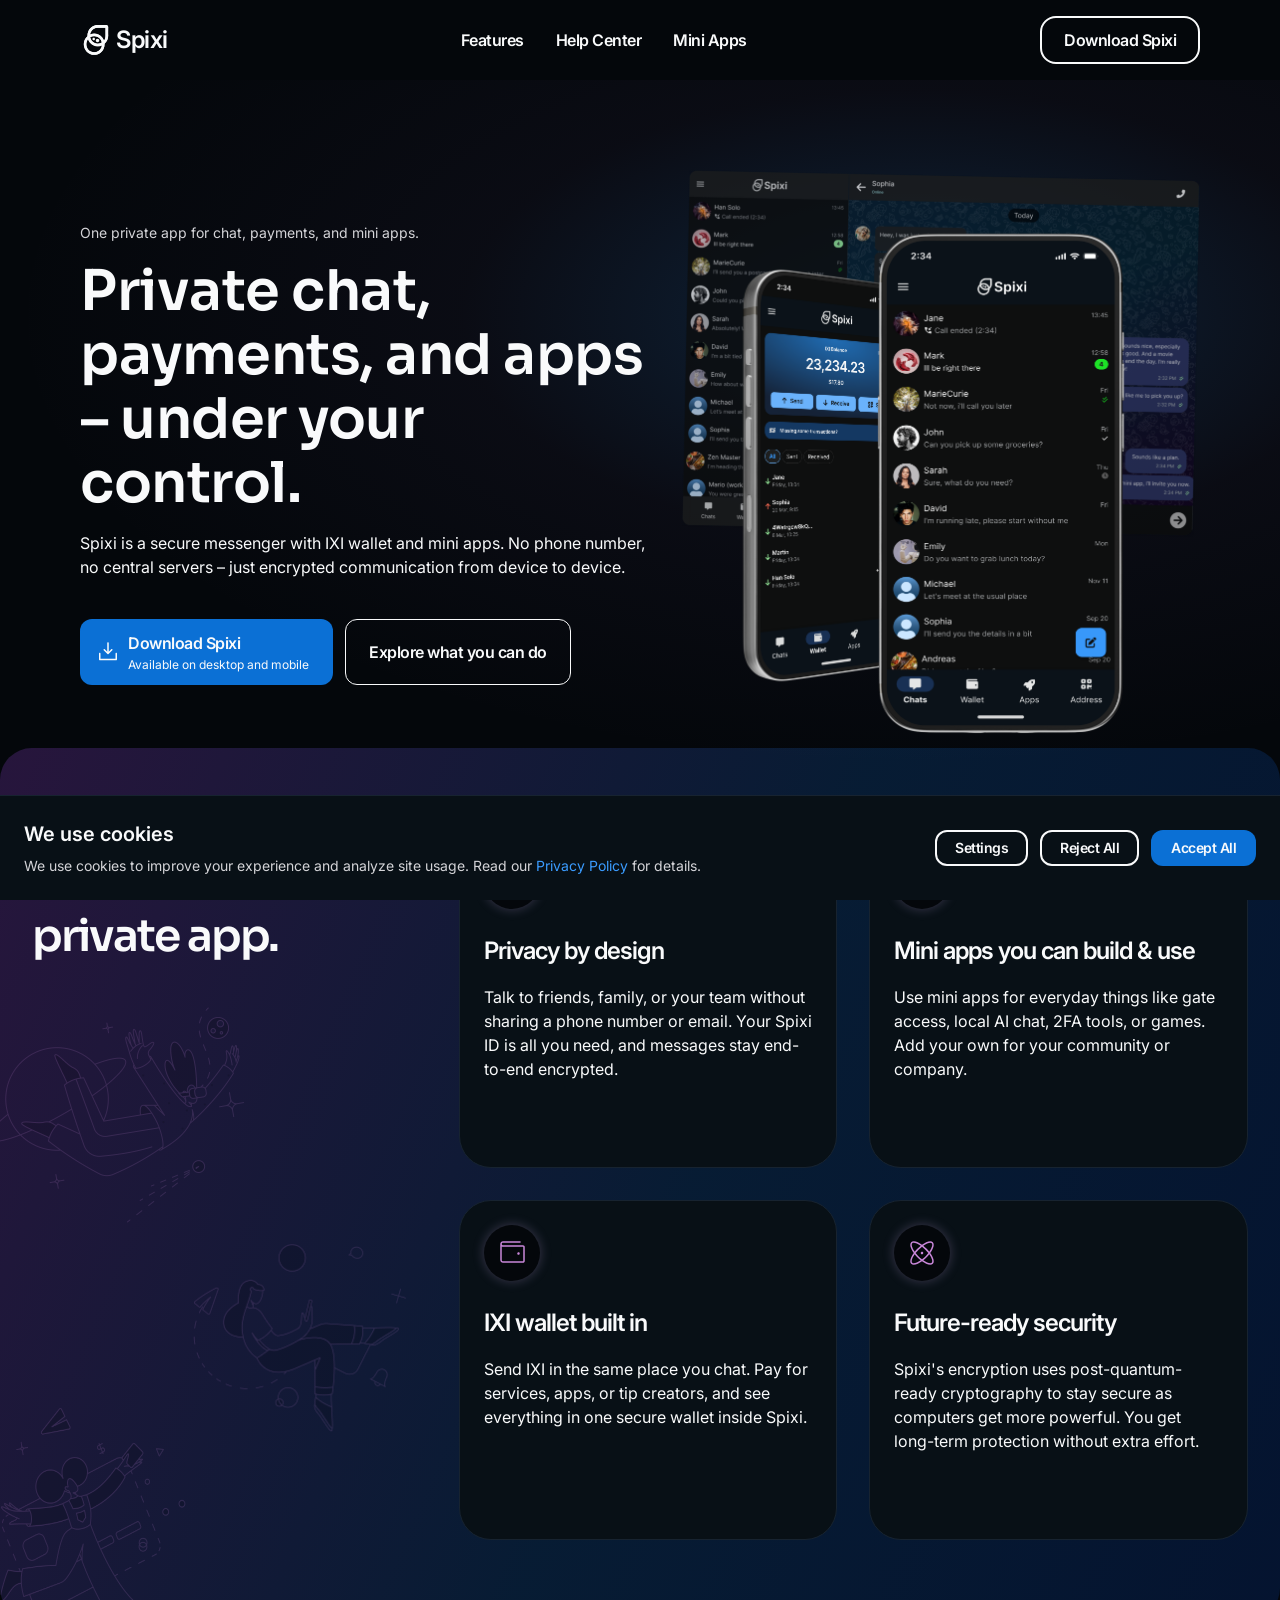
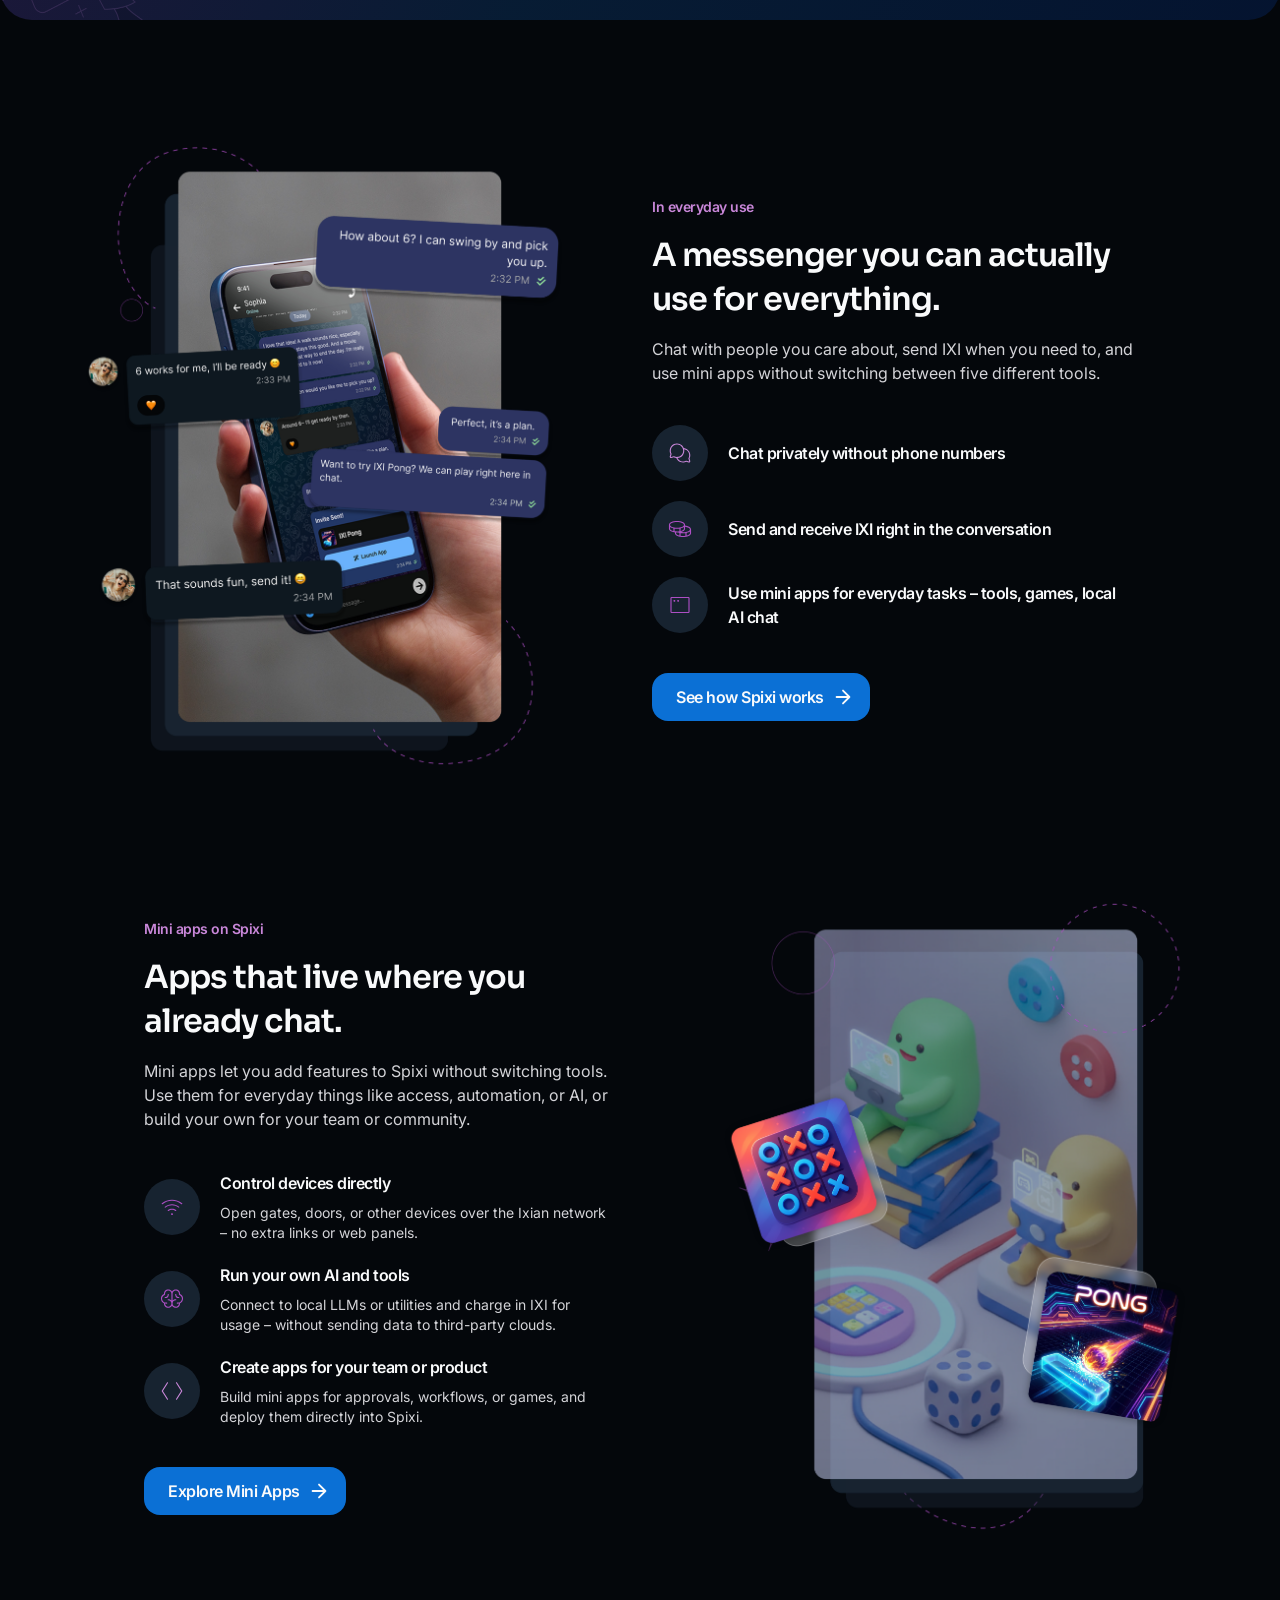
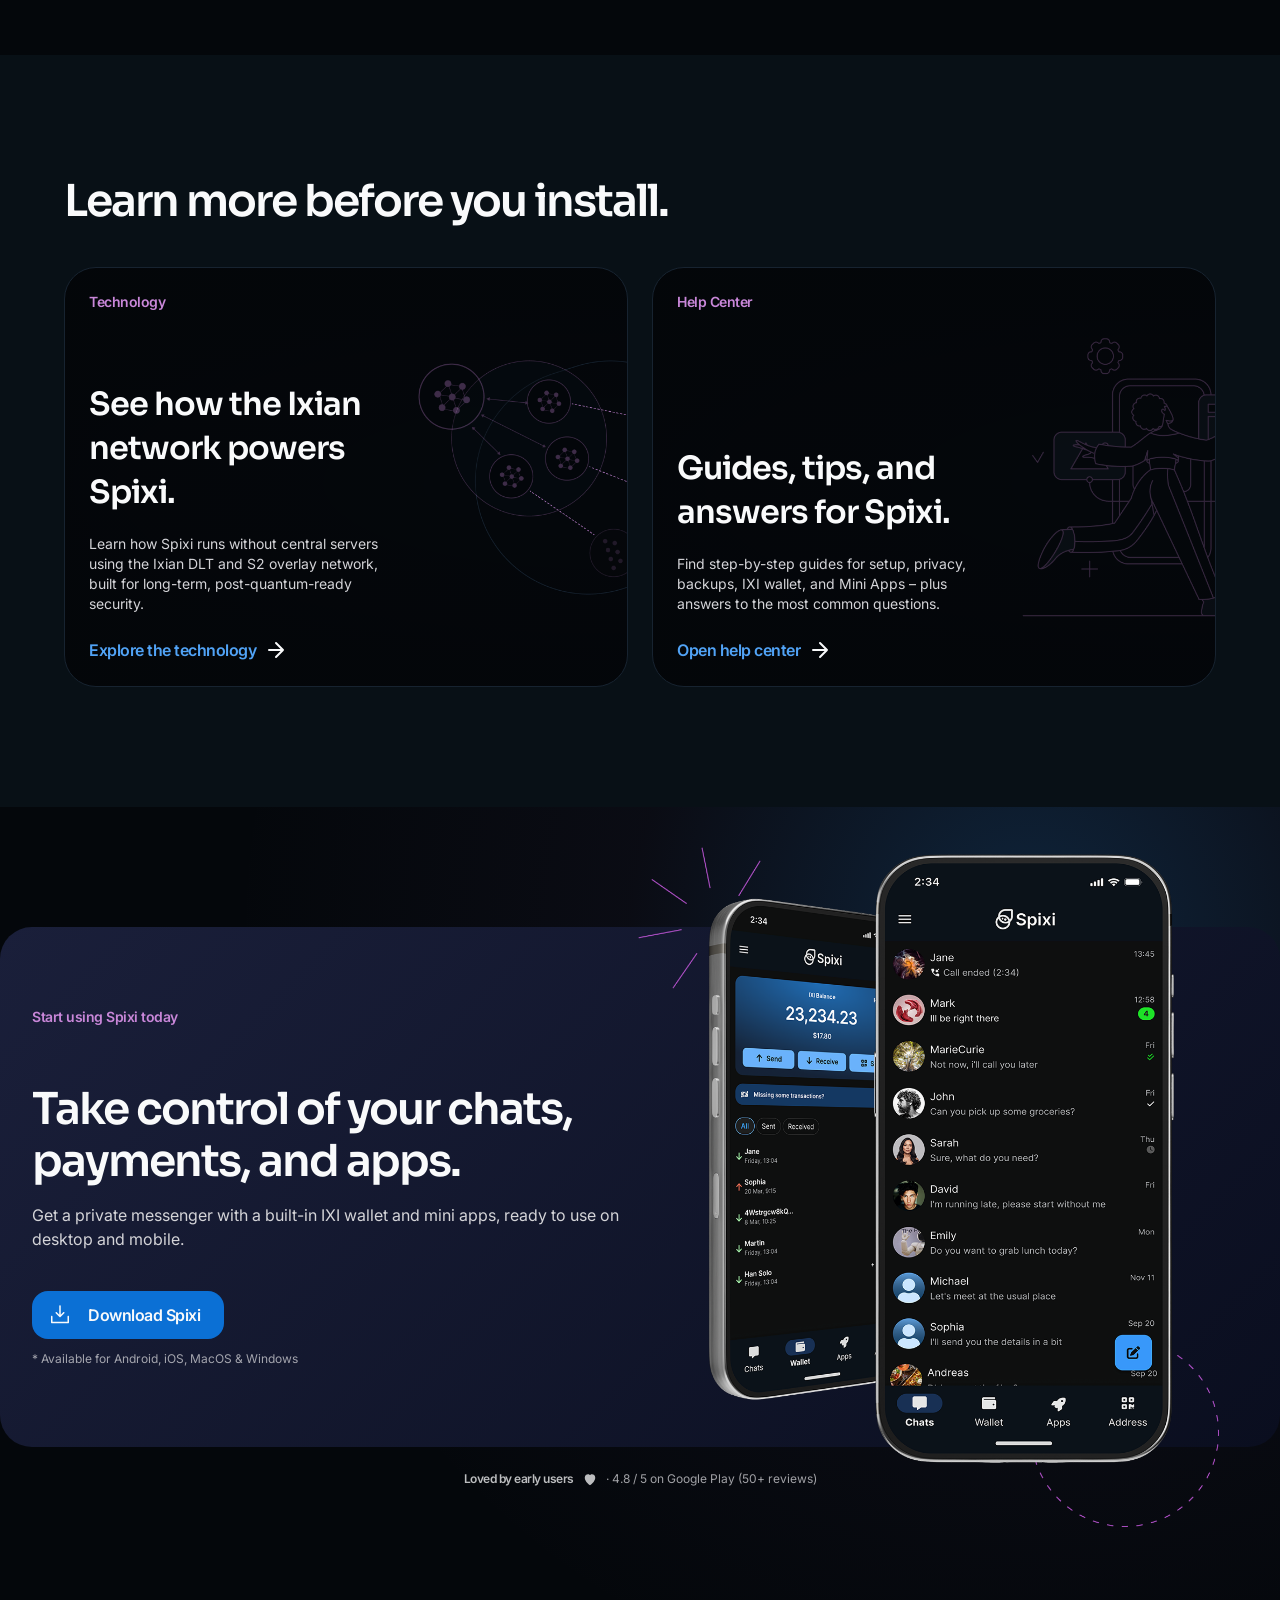
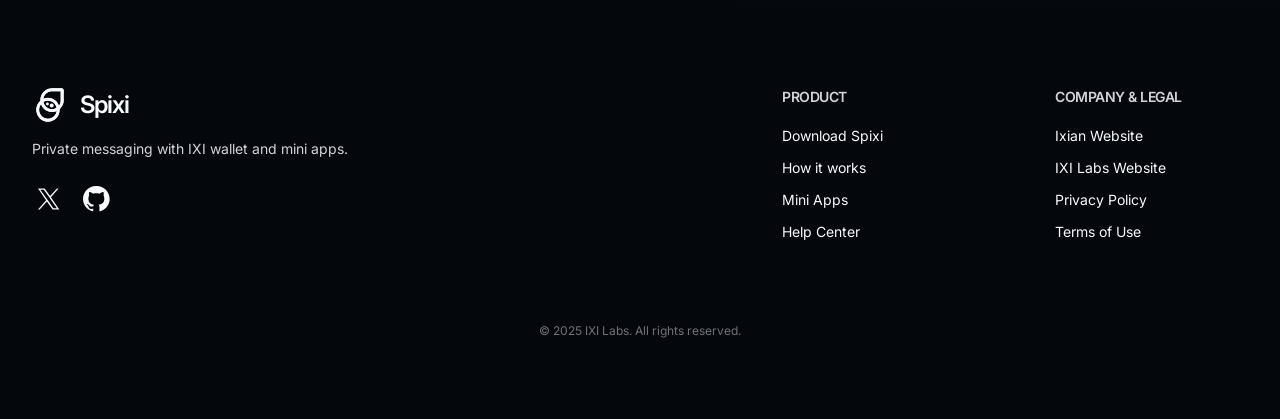
==== commit 63dfa425: "Update and fix" ====
--- a/index.html
+++ b/index.html
@@ -23,20 +23,20 @@
       <!-- Navigation Links (Desktop) -->
       <div class="navbar__nav">
         <a href="#features" class="navbar__link">Features</a>
-        <a href="/help-center.html" class="navbar__link">Help Center</a>
-        <a href="/mini-apps.html" class="navbar__link">Mini Apps</a>
+        <a href="help-center.html" class="navbar__link">Help Center</a>
+        <a href="mini-apps.html" class="navbar__link">Mini Apps</a>
       </div>
 
       <!-- CTA Button (Desktop) -->
       <div class="navbar__actions">
-        <a href="/download.html" class="btn btn-md btn-outlined">
+        <a href="download.html" class="btn btn-md btn-outlined">
           <span class="btn__label">Download Spixi</span>
         </a>
       </div>
 
       <!-- Mobile CTA & Hamburger -->
       <div class="navbar__mobile">
-        <a href="/download.html" class="btn btn-md btn-outlined navbar__mobile-cta">
+        <a href="download.html" class="btn btn-md btn-outlined navbar__mobile-cta">
           <span class="btn__label">Download Spixi</span>
         </a>
         <button class="navbar__toggle" id="navToggle" aria-label="Open navigation" aria-expanded="false" aria-controls="mobileMenu">
@@ -60,25 +60,25 @@
     </div>
     <nav class="mobile-menu__nav">
       <a href="#features" class="mobile-menu__link">Features</a>
-      <a href="/help-center.html" class="mobile-menu__link">Help Center</a>
-      <a href="/mini-apps.html" class="mobile-menu__link">Mini Apps</a>
+      <a href="help-center.html" class="mobile-menu__link">Help Center</a>
+      <a href="mini-apps.html" class="mobile-menu__link">Mini Apps</a>
     </nav>
     <div class="mobile-menu__cta">
-      <a href="/download.html" class="btn btn-md btn-primary">
+      <a href="download.html" class="btn btn-md btn-primary">
         <span class="btn__label">Download Spixi</span>
       </a>
     </div>
   </div>
 
   <!-- Hero Section -->
-  <section class="hero" id="top" style="z-index: 2; position: relative;">
+  <section class="hero" id="top">
     <div class="hero__inner">
       <div class="hero__content">
         <p class="hero__eyebrow">One private app for chat, payments, and mini apps.</p>
         <h1 class="hero__title">Private chat, payments, and apps – under your control.</h1>
         <p class="hero__body">Spixi is a secure messenger with IXI wallet and mini apps. No phone number, no central servers – just encrypted communication from device to device.</p>
         <div class="hero__actions">
-          <a href="/download" class="btn btn-lg btn-primary hero__cta-primary">
+          <a href="download" class="btn btn-lg btn-primary hero__cta-primary">
             <span class="btn__icon btn__icon--leading">
               <img src="assets/icons/DownloadSimple.svg" alt="" width="24" height="24">
             </span>
@@ -392,7 +392,7 @@
           <p class="cta-band__description">Get a private messenger with a built-in IXI wallet and mini apps, ready to use on desktop and mobile.</p>
         </div>
         <div class="cta-band__cta">
-          <a href="/download" class="btn btn-md btn-primary">
+          <a href="download" class="btn btn-md btn-primary">
             <span class="btn__icon btn__icon--leading">
               <img src="assets/icons/DownloadSimple.svg" alt="" width="24" height="24">
             </span>
@@ -456,17 +456,17 @@
             <ul class="footer__nav-list">
               <li><a href="#download" class="footer__nav-link">Download Spixi</a></li>
               <li><a href="#features" class="footer__nav-link">How it works</a></li>
-              <li><a href="/mini-apps.html" class="footer__nav-link">Mini Apps</a></li>
-              <li><a href="/help-center.html" class="footer__nav-link">Help Center</a></li>
+              <li><a href="mini-apps.html" class="footer__nav-link">Mini Apps</a></li>
+              <li><a href="help-center.html" class="footer__nav-link">Help Center</a></li>
             </ul>
           </div>
           <div class="footer__nav-column">
             <h3 class="footer__nav-title">Company & legal</h3>
             <ul class="footer__nav-list">
-              <li><a href="https://ixian.io" class="footer__nav-link" target="_blank" rel="noopener noreferrer">Ixian Website</a></li>
-              <li><a href="https://ixilabs.io" class="footer__nav-link" target="_blank" rel="noopener noreferrer">IXI Labs Website</a></li>
-              <li><a href="/privacy" class="footer__nav-link">Privacy Policy</a></li>
-              <li><a href="/terms" class="footer__nav-link">Terms of Use</a></li>
+              <li><a href="https://www.ixian.io" class="footer__nav-link" target="_blank" rel="noopener noreferrer">Ixian Website</a></li>
+              <li><a href="https://www.ixilabs.com" class="footer__nav-link" target="_blank" rel="noopener noreferrer">IXI Labs Website</a></li>
+              <li><a href="privacy" class="footer__nav-link">Privacy Policy</a></li>
+              <li><a href="terms" class="footer__nav-link">Terms of Use</a></li>
             </ul>
           </div>
         </div>
@@ -479,79 +479,93 @@
     </div>
   </footer>
 
-  <!-- Navbar Scroll Behavior & Mobile Menu Script -->
-  <script>
-    (function() {
-      const navbar = document.getElementById('navbar');
-      const navToggle = document.getElementById('navToggle');
-      const navClose = document.getElementById('navClose');
-      const mobileMenu = document.getElementById('mobileMenu');
-      const mobileMenuLinks = document.querySelectorAll('.mobile-menu__link');
-      let lastScrollTop = 0;
-      let scrollThreshold = 50;
-
-      // Scroll behavior
-      window.addEventListener('scroll', function() {
-        const scrollTop = window.pageYOffset || document.documentElement.scrollTop;
-
-        // Add scrolled class when page is scrolled down
-        if (scrollTop > scrollThreshold) {
-          navbar.classList.add('navbar--scrolled');
-        } else {
-          navbar.classList.remove('navbar--scrolled');
-        }
-
-        // Hide navbar when scrolling down, show when scrolling up
-        if (scrollTop > lastScrollTop && scrollTop > scrollThreshold) {
-          // Scrolling down
-          navbar.classList.add('navbar--hidden');
-        } else {
-          // Scrolling up
-          navbar.classList.remove('navbar--hidden');
-        }
-
-        lastScrollTop = scrollTop <= 0 ? 0 : scrollTop;
-      }, false);
-
-      // Mobile menu toggle
-      function openMenu() {
-        mobileMenu.classList.add('mobile-menu--open');
-        document.body.classList.add('body--menu-open');
-        navToggle.setAttribute('aria-expanded', 'true');
-        navToggle.setAttribute('aria-label', 'Close navigation');
-      }
-
-      function closeMenu() {
-        mobileMenu.classList.remove('mobile-menu--open');
-        document.body.classList.remove('body--menu-open');
-        navToggle.setAttribute('aria-expanded', 'false');
-        navToggle.setAttribute('aria-label', 'Open navigation');
-      }
-
-      navToggle.addEventListener('click', openMenu);
-      navClose.addEventListener('click', closeMenu);
-
-      // Close menu when clicking a link
-      mobileMenuLinks.forEach(function(link) {
-        link.addEventListener('click', function() {
-          closeMenu();
-        });
-      });
-
-      // Close menu when clicking outside
-      mobileMenu.addEventListener('click', function(e) {
-        if (e.target === mobileMenu) {
-          closeMenu();
-        }
-      });
-
-      // Close menu on Escape key
-      document.addEventListener('keydown', function(e) {
-        if (e.key === 'Escape' && mobileMenu.classList.contains('mobile-menu--open')) {
-          closeMenu();
-        }
-      });
-    })();
-  </script>
+  <!-- Cookie Banner -->
+  <div class="cookie-banner" id="cookieBanner">
+    <div class="cookie-banner__container">
+      <div class="cookie-banner__content">
+        <h3 class="cookie-banner__title">We use cookies</h3>
+        <p class="cookie-banner__text">We use cookies to improve your experience and analyze site usage. Read our <a href="/privacy-policy.html">Privacy Policy</a> for details.</p>
+      </div>
+      <div class="cookie-banner__actions">
+        <button class="btn btn-sm btn-outlined" id="cookieSettingsBtn">
+          <span class="btn__label">Settings</span>
+        </button>
+        <button class="btn btn-sm btn-outlined" id="cookieRejectAll">
+          <span class="btn__label">Reject All</span>
+        </button>
+        <button class="btn btn-sm btn-primary" id="cookieAcceptAll">
+          <span class="btn__label">Accept All</span>
+        </button>
+      </div>
+    </div>
+  </div>
+
+  <!-- Cookie Settings Modal -->
+  <div class="cookie-settings" id="cookieSettings">
+    <div class="cookie-settings__dialog" role="dialog" aria-modal="true" aria-labelledby="cookieSettingsTitle">
+      <div class="cookie-settings__header">
+        <h2 class="cookie-settings__title" id="cookieSettingsTitle">Cookie Settings</h2>
+        <button class="cookie-settings__close" id="cookieSettingsClose" aria-label="Close">
+          <svg width="24" height="24" viewBox="0 0 24 24" fill="none" xmlns="http://www.w3.org/2000/svg">
+            <path d="M18 6L6 18M6 6L18 18" stroke="currentColor" stroke-width="2" stroke-linecap="round" stroke-linejoin="round"/>
+          </svg>
+        </button>
+      </div>
+      <div class="cookie-settings__body">
+        <p class="cookie-settings__intro">Choose which cookies you want to allow. Your preferences will be saved for future visits.</p>
+
+        <div class="cookie-settings__group">
+          <div class="cookie-settings__option">
+            <div class="cookie-settings__option-info">
+              <h4 class="cookie-settings__option-title">Necessary Cookies</h4>
+              <p class="cookie-settings__option-desc">Required for the website to function properly. Cannot be disabled.</p>
+            </div>
+            <label class="cookie-toggle">
+              <input type="checkbox" class="cookie-toggle__input" checked disabled>
+              <span class="cookie-toggle__slider"></span>
+            </label>
+          </div>
+        </div>
+
+        <div class="cookie-settings__group">
+          <div class="cookie-settings__option">
+            <div class="cookie-settings__option-info">
+              <h4 class="cookie-settings__option-title">Analytics Cookies</h4>
+              <p class="cookie-settings__option-desc">Help us understand how visitors interact with the website by collecting anonymous information.</p>
+            </div>
+            <label class="cookie-toggle">
+              <input type="checkbox" class="cookie-toggle__input" id="cookieAnalytics">
+              <span class="cookie-toggle__slider"></span>
+            </label>
+          </div>
+        </div>
+
+        <div class="cookie-settings__group">
+          <div class="cookie-settings__option">
+            <div class="cookie-settings__option-info">
+              <h4 class="cookie-settings__option-title">Marketing Cookies</h4>
+              <p class="cookie-settings__option-desc">Used to deliver personalized content and measure the effectiveness of campaigns.</p>
+            </div>
+            <label class="cookie-toggle">
+              <input type="checkbox" class="cookie-toggle__input" id="cookieMarketing">
+              <span class="cookie-toggle__slider"></span>
+            </label>
+          </div>
+        </div>
+      </div>
+      <div class="cookie-settings__footer">
+        <button class="btn btn-sm btn-outlined" id="cookieSavePrefs">
+          <span class="btn__label">Save Preferences</span>
+        </button>
+        <button class="btn btn-sm btn-primary" onclick="CookieConsent.acceptAll()">
+          <span class="btn__label">Accept All</span>
+        </button>
+      </div>
+    </div>
+  </div>
+
+  <!-- Scripts -->
+  <script src="assets/js/navigation.js"></script>
+  <script src="assets/js/cookies.js"></script>
 </body>
 </html>
--- a/assets/css/variables.css
+++ b/assets/css/variables.css
@@ -307,6 +307,8 @@
   --z-index-fixed: 300;
   --z-index-modal: 500;
   --z-index-tooltip: 700;
+  --z-index-nav: 1000;
+  --z-index-mobile-menu: 2000;
   
   /* Opacity */
   --opacity-disabled: 0.4;
--- a/assets/css/styles.css
+++ b/assets/css/styles.css
@@ -97,11 +97,11 @@
   cursor: pointer;
   text-decoration: none;
   position: relative;
-  transition: 
-    background-color 0.2s ease,
-    border-color 0.2s ease,
-    color 0.2s ease,
-    box-shadow 0.2s ease;
+  transition:
+    background-color var(--transition-base, 200ms ease),
+    border-color var(--transition-base, 200ms ease),
+    color var(--transition-base, 200ms ease),
+    box-shadow var(--transition-base, 200ms ease);
 }
 
 .btn:focus {
@@ -401,9 +401,9 @@
   background-color: var(--color-surface-03, #0e1820);
   border: var(--outline-width-sm, 1px) solid transparent;
   width: 100%;
-  transition: 
-    background-color 0.2s ease,
-    border-color 0.2s ease;
+  transition:
+    background-color var(--transition-base, 200ms ease),
+    border-color var(--transition-base, 200ms ease);
 }
 
 .input__field {
@@ -494,17 +494,11 @@
   border: none;
   cursor: pointer;
   color: var(--color-icon-02, #d4d4d8);
-  transition: color 0.2s ease;
+  transition: color var(--transition-base, 200ms ease);
 }
 
 .input__clear:hover {
   color: var(--color-icon-01, #f9fafb);
-}
-
-.input__clear svg {
-  width: 100%;
-  height: 100%;
-  fill: currentColor;
 }
 
 
@@ -606,8 +600,8 @@
   width: 100%;
   height: 80px;
   background-color: transparent;
-  transition: background-color 0.3s ease, transform 0.3s ease;
-  z-index: 1000;
+  transition: background-color var(--transition-slow, 300ms ease), transform var(--transition-slow, 300ms ease);
+  z-index: var(--z-index-nav, 1000);
 }
 
 .navbar--scrolled {
@@ -681,9 +675,9 @@
   text-decoration: none;
   white-space: nowrap;
   flex-shrink: 0;
-  transition: 
-    background-color 0.2s ease,
-    border-radius 0.2s ease;
+  transition:
+    background-color var(--transition-base, 200ms ease),
+    border-radius var(--transition-base, 200ms ease);
 }
 
 /* Responsive nav spacing */
@@ -742,12 +736,12 @@
   position: fixed;
   inset: 0;
   background-color: var(--color-surface-01, #04070b);
-  z-index: 2000;
+  z-index: var(--z-index-mobile-menu, 2000);
   display: flex;
   flex-direction: column;
   opacity: 0;
   visibility: hidden;
-  transition: opacity 0.3s ease, visibility 0.3s ease;
+  transition: opacity var(--transition-slow, 300ms ease), visibility var(--transition-slow, 300ms ease);
 }
 
 .mobile-menu--open {
@@ -781,7 +775,7 @@
   cursor: pointer;
   color: var(--color-text-01, #f9fafb);
   padding: 0;
-  transition: background-color 0.2s ease;
+  transition: background-color var(--transition-base, 200ms ease);
   border-radius: var(--corner-radius-sm, 8px);
 }
 
@@ -809,7 +803,7 @@
   text-decoration: none;
   padding: var(--spacing-xxs, 4px);
   border-radius: var(--corner-radius-lg, 16px);
-  transition: background-color 0.2s ease;
+  transition: background-color var(--transition-base, 200ms ease);
 }
 
 .mobile-menu__link:hover {
@@ -904,7 +898,8 @@
   display: flex;
   gap: var(--spacing-lg, 20px);
   align-items: center;
-  width: 468px;
+  width: 100%;
+  max-width: 468px;
   font-family: var(--body-md-font-family, 'Inter', sans-serif);
 }
 
@@ -1024,7 +1019,8 @@
  */
 
 .card-md {
-  width: 394.5px;
+  width: 100%;
+  max-width: 395px;
   height: auto;
   background-color: var(--color-surface-02, #081016);
   border: var(--outline-width-sm, 1px) solid var(--color-outline-02, #172330);
@@ -1099,8 +1095,7 @@
 /* Responsive */
 @media (max-width: 768px) {
   .card-md {
-    width: 100%;
-    height: auto;
+    max-width: none;
     min-height: 276px;
   }
 }
@@ -1137,7 +1132,7 @@
 }
 
 .chip--default {
-  border: 1px solid var(--color-border-default, #3f3f46);
+  border: 1px solid var(--color-outline-03, #3f3f46);
   background-color: transparent;
 }
 
@@ -1161,12 +1156,13 @@
 
 /* Hover states */
 .chip--default:hover {
-  border-color: var(--color-border-hover, #52525b);
+  border-color: var(--color-outline-03, #52525b);
   background-color: var(--color-surface-04, #172330);
 }
 
 .chip--selected:hover {
-  background-color: #b476c4;
+  background-color: var(--color-surface-accent, #c987d9);
+  opacity: var(--opacity-hover, 0.8);
 }
 
 /* Active/Focus states */
@@ -1714,7 +1710,7 @@
   background-color: var(--color-surface-02, #081016);
   border: 1px solid var(--color-outline-02, #172330);
   border-radius: var(--corner-radius-lg, 16px);
-  transition: background-color 0.2s ease;
+  transition: background-color var(--transition-base, 200ms ease);
 }
 
 .app-card:hover {
@@ -1807,7 +1803,7 @@
   width: 32px;
   height: 32px;
   color: var(--color-icon-02, #d4d4d8);
-  transition: color 0.2s ease;
+  transition: color var(--transition-base, 200ms ease);
 }
 
 .app-card__github:hover {
@@ -1913,13 +1909,13 @@
 .features__row {
   display: flex;
   gap: var(--spacing-xxl, 32px);
-  height: 340px;
+  min-height: 340px;
 }
 
 .features__row .card-md {
   flex: 1;
   min-width: 0;
-  height: 100%;
+  max-width: none;
 }
 
 /* ========================================
@@ -2069,14 +2065,10 @@
   }
 
   .features__container {
-    padding: var(--spacing-super-lg, 80px) var(--spacing-xl, 24px);
-  }
-
-  .features__title {
-    font-size: 28px;
-    line-height: 36px;
-    letter-spacing: -1.5px;
-  }
+    padding: var(--spacing-super-lg, 80px) var(--spacing-md, 16px);
+  }
+
+  /* .features__title inherits responsive sizing from --display-md tokens */
 
   .features__row {
     flex-direction: column;
@@ -2466,19 +2458,15 @@
 /* Responsive - Mobile */
 @media (max-width: 768px) {
   .info {
-    margin: var(--spacing-super-lg, 80px) var(--spacing-xl, 24px);
+    margin: var(--spacing-super-lg, 80px) var(--spacing-md, 16px);
   }
   
   .info__container {
     gap: var(--spacing-super-lg, 80px);
   }
   
-  .info__heading {
-    font-size: 26px;
-    line-height: 32px;
-    letter-spacing: -1px;
-  }
-  
+  /* .info__heading inherits responsive sizing from --heading-lg tokens */
+
   .info__content-col {
     padding: 0;
   }
@@ -2493,6 +2481,18 @@
   display: grid;
   grid-template-columns: repeat(3, 1fr);
   gap: var(--spacing-xl, 24px);
+}
+
+@media (max-width: 1024px) {
+  .app-grid {
+    grid-template-columns: repeat(2, 1fr);
+  }
+}
+
+@media (max-width: 600px) {
+  .app-grid {
+    grid-template-columns: 1fr;
+  }
 }
 
 
@@ -2679,11 +2679,8 @@
     width: 100%;
   }
   
-  .card-lg__title {
-    font-size: 26px;
-    line-height: 32px;
-  }
-  
+  /* .card-lg__title inherits responsive sizing from --heading-lg tokens */
+
   .card-lg__illustration {
     height: 50%;
     opacity: 0.4;
@@ -2758,12 +2755,8 @@
   .learn-more {
     padding: var(--spacing-super-lg, 80px) var(--spacing-xl, 24px);
   }
-  
-  .learn-more__title {
-    font-size: 28px;
-    line-height: 36px;
-    letter-spacing: -1.5px;
-  }
+
+  /* .learn-more__title inherits responsive sizing from --display-md tokens */
 }
 
 
@@ -2801,7 +2794,8 @@
 
 /* Content Area */
 .cta-band__content {
-  width: 628px;
+  width: 100%;
+  max-width: 628px;
   display: flex;
   flex-direction: column;
   gap: var(--spacing-3xl, 40px);
@@ -2853,7 +2847,8 @@
 
 /* CTA Area */
 .cta-band__cta {
-  width: 511px;
+  width: 100%;
+  max-width: 511px;
   display: flex;
   flex-direction: column;
   gap: var(--spacing-sm, 12px);
@@ -2975,13 +2970,9 @@
     gap: var(--spacing-xl, 24px);
     order: 2;
   }
-  
-  .cta-band__title {
-    font-size: 28px;
-    line-height: 36px;
-    letter-spacing: -1.5px;
-  }
-  
+
+  /* .cta-band__title inherits responsive sizing from --display-md tokens */
+
   .cta-band__cta {
     width: 100%;
   }
@@ -3184,6 +3175,10 @@
     padding: var(--spacing-super-lg, 80px) 0;
   }
 
+  .footer__container {
+    padding: 0 var(--spacing-md, 16px);
+  }
+
   .footer__content {
     flex-direction: column;
     gap: var(--spacing-xxl, 32px);
@@ -3529,7 +3524,7 @@
   gap: var(--spacing-3xl, 40px);
   width: 100%;
   max-width: 1344px;
-  padding: var(--spacing-super-lg, 80px) var(--spacing-xxl, 32px);
+  padding: var(--spacing-super-lg, 80px) var(--spacing-md, 16px);
   border-radius: var(--corner-radius-xxl, 32px);
   background: linear-gradient(113deg, rgba(140, 65, 206, 0.15) 2.08%, rgba(16, 90, 173, 0.15) 53.02%, rgba(6, 59, 158, 0.15) 97.54%);
   background-image: 
@@ -3780,7 +3775,7 @@
   }
 
   .resources-section__container {
-    padding: 0 var(--spacing-md, 16px);
+    padding: 0;
   }
 
   /* Resources Section - Hide background illustration on mobile */
@@ -4024,7 +4019,7 @@
   letter-spacing: var(--heading-sm-letter-spacing, -0.5px);
   color: var(--color-text-02, #d4d4d8);
   cursor: pointer;
-  transition: color 0.2s ease;
+  transition: color var(--transition-base, 200ms ease);
   display: flex;
   justify-content: space-between;
   align-items: center;
@@ -4043,7 +4038,7 @@
   width: 24px;
   height: 24px;
   flex-shrink: 0;
-  transition: transform 0.3s ease;
+  transition: transform var(--transition-slow, 300ms ease);
 }
 
 .faq-item--expanded .faq-item__icon {
@@ -4059,7 +4054,7 @@
 .faq-item--expanded .faq-item__answer {
   display: flex;
   flex-direction: column;
-  gap: var(--spacing-xxl, 32px);
+  gap: var(--spacing-xl, 24px);
   animation: slideDown 0.3s ease-out;
 }
 
@@ -4120,6 +4115,10 @@
 
 .faq-item__list li:last-child {
   margin-bottom: 0;
+}
+
+.faq-item__list--unordered {
+  list-style-type: disc;
 }
 
 .faq-item__note {
@@ -4171,17 +4170,15 @@
   .help-hero {
     min-height: auto;
     padding: var(--spacing-3xl, 40px) 0;
-    margin-top: 60px;
+    margin-top: var(--spacing-super-lg, 80px);
   }
 
   .help-hero__container {
+    display: flex;
     flex-direction: column;
-    width: calc(100% - 32px);
+    width: 100%;
     gap: var(--spacing-xxl, 32px);
-    transform: translate(-50%, 0);
-    top: 0;
-    position: relative;
-    padding: var(--spacing-xxl, 32px) 0;
+    padding: var(--spacing-xxl, 32px) var(--spacing-md, 16px);
   }
 
   .help-hero__content {
@@ -4270,7 +4267,7 @@
   padding: var(--spacing-super, 64px) var(--spacing-super-lg, 80px);
   display: flex;
   flex-direction: column;
-  align-items: center;
+  align-items: flex-start;
   align-self: stretch;
   gap: 86px;
   width: 100%;
@@ -4454,6 +4451,11 @@
   height: 100%;
 }
 
+.platform-card .card-md:hover {
+  transform: none;
+  box-shadow: none;
+}
+
 .platform-card .card-md__text {
   padding-top: var(--spacing-lg, 20px);
   padding-bottom: var(--spacing-lg, 20px);
@@ -4518,6 +4520,7 @@
   height: 48px;
   width: auto;
   display: block;
+  transition: opacity var(--transition-base, 200ms ease);
 }
 
 .platform-card__download-link {
@@ -4540,6 +4543,14 @@
   background-color: var(--color-surface-03, #0e1820);
 }
 
+.platform-card__store-link:hover {
+  opacity: 0.8;
+}
+
+.platform-card__store-badge {
+  transition: opacity var(--transition-base, 200ms ease);
+}
+
 .platform-card__icon {
   width: 22px;
   height: 22px;
@@ -4913,3 +4924,288 @@
   }
 }
 
+
+/* ========================================
+   COOKIE BANNER & SETTINGS
+   ======================================== */
+
+/* Cookie Banner */
+.cookie-banner {
+  position: fixed;
+  bottom: 0;
+  left: 0;
+  right: 0;
+  background-color: var(--color-surface-02, #081016);
+  border-top: 1px solid var(--color-outline-02, #172330);
+  padding: var(--spacing-xl, 24px);
+  z-index: var(--z-index-modal, 500);
+  transform: translateY(100%);
+  opacity: 0;
+  visibility: hidden;
+  transition: transform var(--transition-slow, 300ms ease),
+              opacity var(--transition-slow, 300ms ease),
+              visibility var(--transition-slow, 300ms ease);
+}
+
+.cookie-banner--visible {
+  transform: translateY(0);
+  opacity: 1;
+  visibility: visible;
+}
+
+.cookie-banner__container {
+  max-width: 1280px;
+  margin: 0 auto;
+  display: flex;
+  flex-direction: column;
+  gap: var(--spacing-lg, 20px);
+}
+
+@media (min-width: 768px) {
+  .cookie-banner__container {
+    flex-direction: row;
+    align-items: center;
+    justify-content: space-between;
+    gap: var(--spacing-xxl, 32px);
+  }
+}
+
+.cookie-banner__content {
+  flex: 1;
+}
+
+.cookie-banner__title {
+  font-family: var(--heading-sm-font-family, 'Inter', sans-serif);
+  font-size: var(--heading-sm-font-size, 20px);
+  font-weight: var(--heading-sm-font-weight, 600);
+  line-height: var(--heading-sm-line-height, 28px);
+  color: var(--color-text-01, #f9fafb);
+  margin: 0 0 var(--spacing-xs, 8px) 0;
+}
+
+.cookie-banner__text {
+  font-family: var(--body-sm-font-family, 'Inter', sans-serif);
+  font-size: var(--body-sm-font-size, 14px);
+  font-weight: var(--body-sm-font-weight, 400);
+  line-height: var(--body-sm-line-height, 20px);
+  color: var(--color-text-02, #d4d4d8);
+  margin: 0;
+}
+
+.cookie-banner__text a {
+  color: var(--color-text-action-primary, #3b9cff);
+  text-decoration: none;
+}
+
+.cookie-banner__text a:hover {
+  text-decoration: underline;
+}
+
+.cookie-banner__actions {
+  display: flex;
+  flex-wrap: wrap;
+  gap: var(--spacing-sm, 12px);
+}
+
+.cookie-banner__actions .btn {
+  white-space: nowrap;
+}
+
+/* Cookie Settings Modal */
+.cookie-settings {
+  position: fixed;
+  inset: 0;
+  background-color: rgba(4, 7, 11, 0.8);
+  backdrop-filter: blur(4px);
+  -webkit-backdrop-filter: blur(4px);
+  z-index: var(--z-index-modal, 500);
+  display: flex;
+  align-items: center;
+  justify-content: center;
+  padding: var(--spacing-md, 16px);
+  opacity: 0;
+  visibility: hidden;
+  transition: opacity var(--transition-slow, 300ms ease),
+              visibility var(--transition-slow, 300ms ease);
+}
+
+.cookie-settings--visible {
+  opacity: 1;
+  visibility: visible;
+}
+
+.cookie-settings__dialog {
+  background-color: var(--color-surface-02, #081016);
+  border: 1px solid var(--color-outline-02, #172330);
+  border-radius: var(--corner-radius-xl, 24px);
+  max-width: 560px;
+  width: 100%;
+  max-height: 90vh;
+  overflow-y: auto;
+}
+
+.cookie-settings__header {
+  display: flex;
+  align-items: center;
+  justify-content: space-between;
+  padding: var(--spacing-xl, 24px);
+  border-bottom: 1px solid var(--color-outline-02, #172330);
+}
+
+.cookie-settings__title {
+  font-family: var(--heading-md-font-family, 'Inter', sans-serif);
+  font-size: var(--heading-md-font-size, 24px);
+  font-weight: var(--heading-md-font-weight, 600);
+  line-height: var(--heading-md-line-height, 32px);
+  color: var(--color-text-01, #f9fafb);
+  margin: 0;
+}
+
+.cookie-settings__close {
+  display: flex;
+  align-items: center;
+  justify-content: center;
+  width: 40px;
+  height: 40px;
+  background: transparent;
+  border: none;
+  cursor: pointer;
+  color: var(--color-text-02, #d4d4d8);
+  border-radius: var(--corner-radius-sm, 8px);
+  transition: background-color var(--transition-base, 200ms ease),
+              color var(--transition-base, 200ms ease);
+}
+
+.cookie-settings__close:hover {
+  background-color: var(--color-surface-04, #172330);
+  color: var(--color-text-01, #f9fafb);
+}
+
+.cookie-settings__body {
+  padding: var(--spacing-xl, 24px);
+}
+
+.cookie-settings__intro {
+  font-family: var(--body-md-font-family, 'Inter', sans-serif);
+  font-size: var(--body-md-font-size, 16px);
+  line-height: var(--body-md-line-height, 24px);
+  color: var(--color-text-02, #d4d4d8);
+  margin: 0 0 var(--spacing-xl, 24px) 0;
+}
+
+.cookie-settings__group {
+  border: 1px solid var(--color-outline-02, #172330);
+  border-radius: var(--corner-radius-md, 12px);
+  margin-bottom: var(--spacing-md, 16px);
+  overflow: hidden;
+}
+
+.cookie-settings__group:last-child {
+  margin-bottom: 0;
+}
+
+.cookie-settings__option {
+  display: flex;
+  align-items: flex-start;
+  justify-content: space-between;
+  gap: var(--spacing-md, 16px);
+  padding: var(--spacing-lg, 20px);
+}
+
+.cookie-settings__option-info {
+  flex: 1;
+}
+
+.cookie-settings__option-title {
+  font-family: var(--label-md-font-family, 'Inter', sans-serif);
+  font-size: var(--label-md-font-size, 16px);
+  font-weight: var(--label-md-font-weight, 600);
+  line-height: var(--label-md-line-height, 24px);
+  color: var(--color-text-01, #f9fafb);
+  margin: 0 0 var(--spacing-xxs, 4px) 0;
+}
+
+.cookie-settings__option-desc {
+  font-family: var(--body-sm-font-family, 'Inter', sans-serif);
+  font-size: var(--body-sm-font-size, 14px);
+  line-height: var(--body-sm-line-height, 20px);
+  color: var(--color-text-02, #d4d4d8);
+  margin: 0;
+}
+
+/* Toggle Switch */
+.cookie-toggle {
+  position: relative;
+  width: 48px;
+  height: 28px;
+  flex-shrink: 0;
+}
+
+.cookie-toggle__input {
+  opacity: 0;
+  width: 0;
+  height: 0;
+  position: absolute;
+}
+
+.cookie-toggle__slider {
+  position: absolute;
+  cursor: pointer;
+  inset: 0;
+  background-color: var(--color-surface-04, #172330);
+  border-radius: 14px;
+  transition: background-color var(--transition-base, 200ms ease);
+}
+
+.cookie-toggle__slider::before {
+  position: absolute;
+  content: "";
+  height: 20px;
+  width: 20px;
+  left: 4px;
+  bottom: 4px;
+  background-color: var(--color-text-02, #d4d4d8);
+  border-radius: 50%;
+  transition: transform var(--transition-base, 200ms ease),
+              background-color var(--transition-base, 200ms ease);
+}
+
+.cookie-toggle__input:checked + .cookie-toggle__slider {
+  background-color: var(--color-action-primary-default, #0b70d5);
+}
+
+.cookie-toggle__input:checked + .cookie-toggle__slider::before {
+  transform: translateX(20px);
+  background-color: var(--color-text-01, #f9fafb);
+}
+
+.cookie-toggle__input:disabled + .cookie-toggle__slider {
+  cursor: not-allowed;
+  opacity: 0.6;
+}
+
+.cookie-settings__footer {
+  display: flex;
+  flex-wrap: wrap;
+  gap: var(--spacing-sm, 12px);
+  padding: var(--spacing-xl, 24px);
+  border-top: 1px solid var(--color-outline-02, #172330);
+}
+
+.cookie-settings__footer .btn {
+  flex: 1;
+  min-width: 120px;
+}
+
+/* Body scroll lock */
+.body--cookie-banner-open,
+.body--modal-open {
+  overflow: hidden;
+}
+
+@media (min-width: 768px) {
+  .body--cookie-banner-open {
+    overflow: auto;
+  }
+}
+
